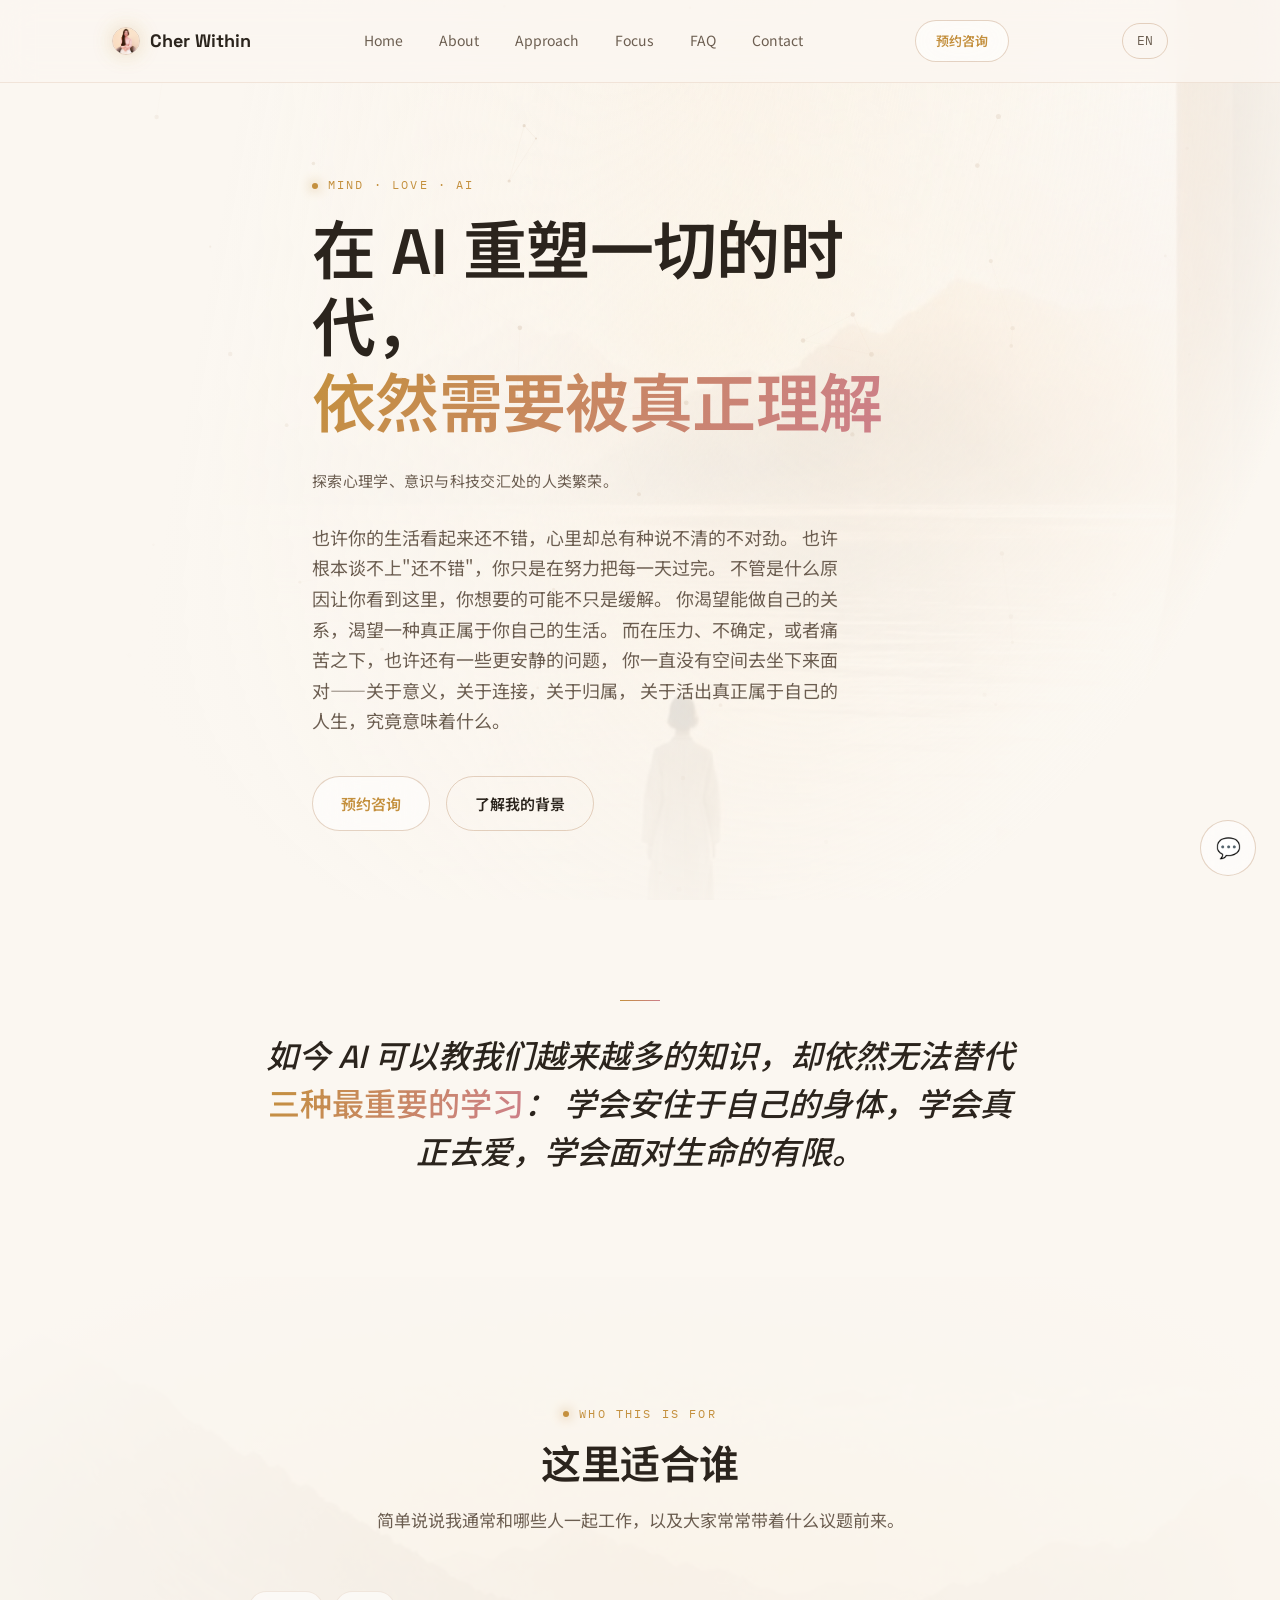
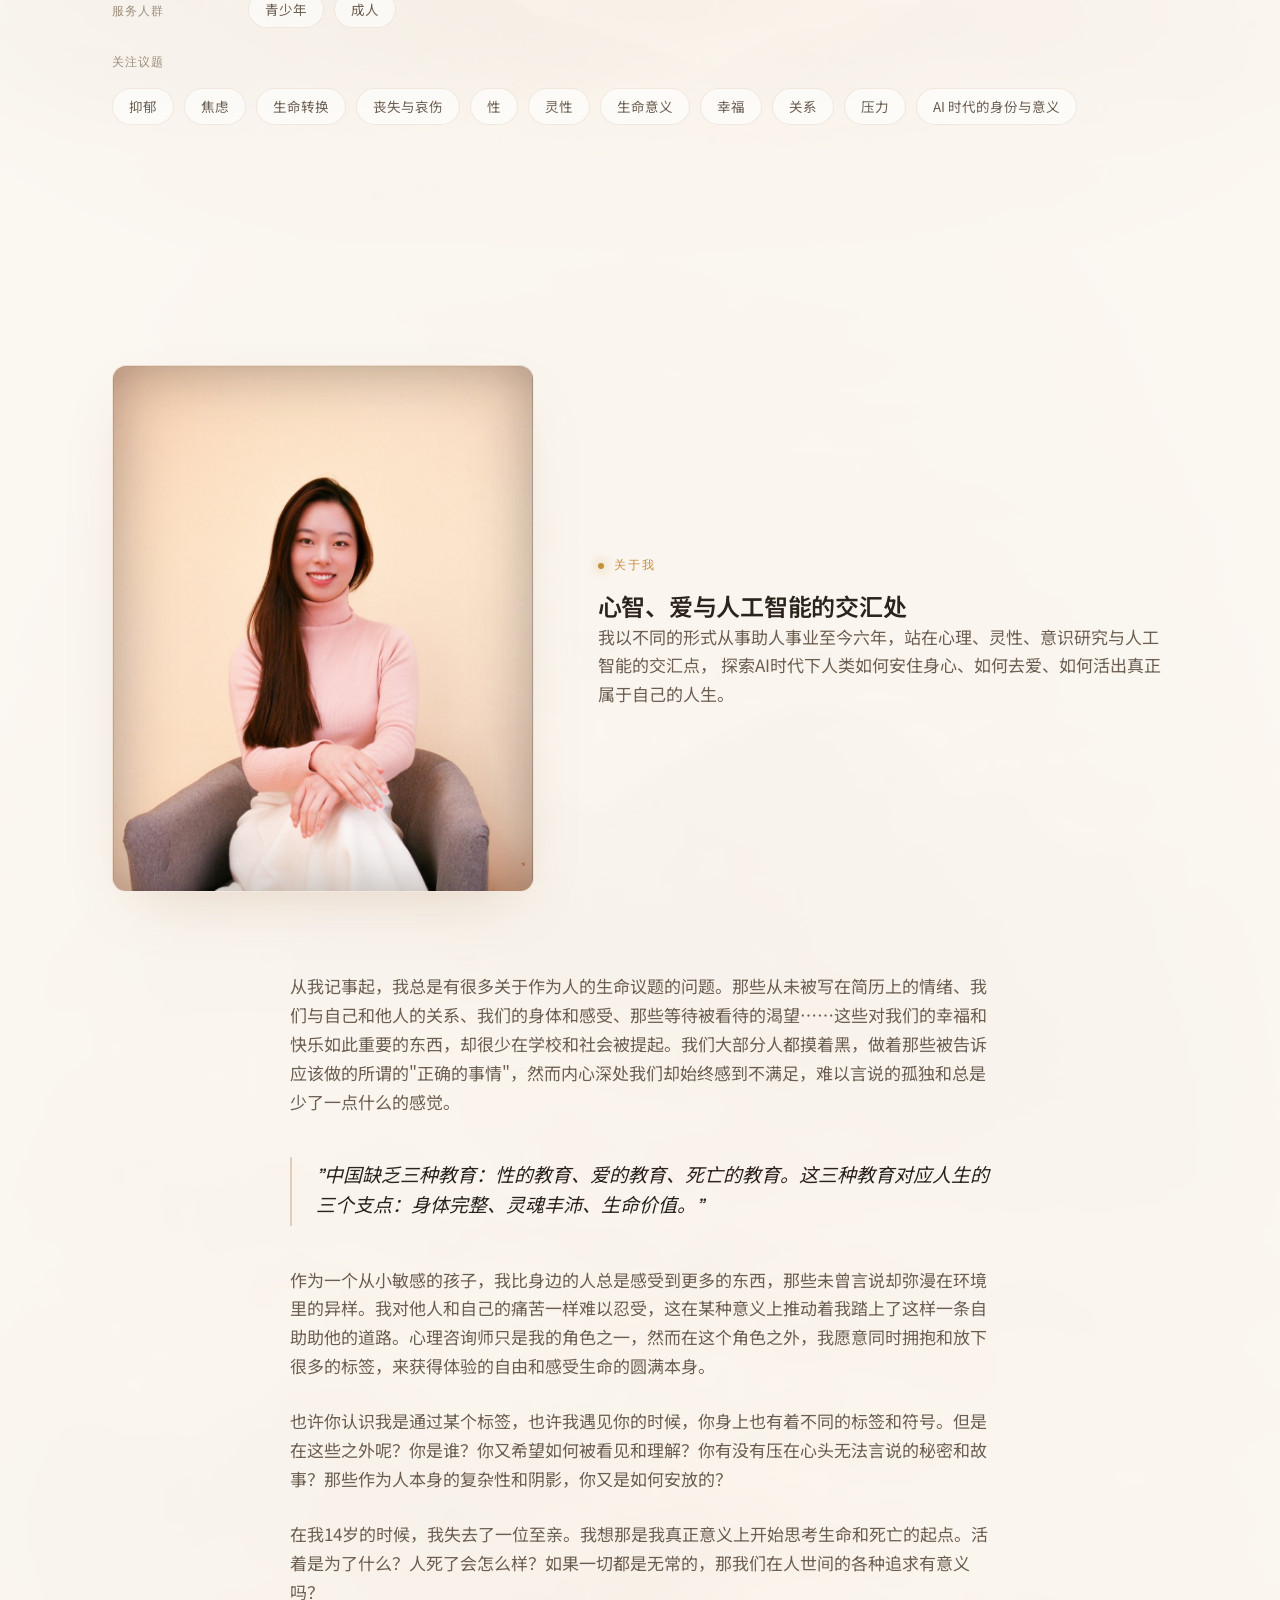
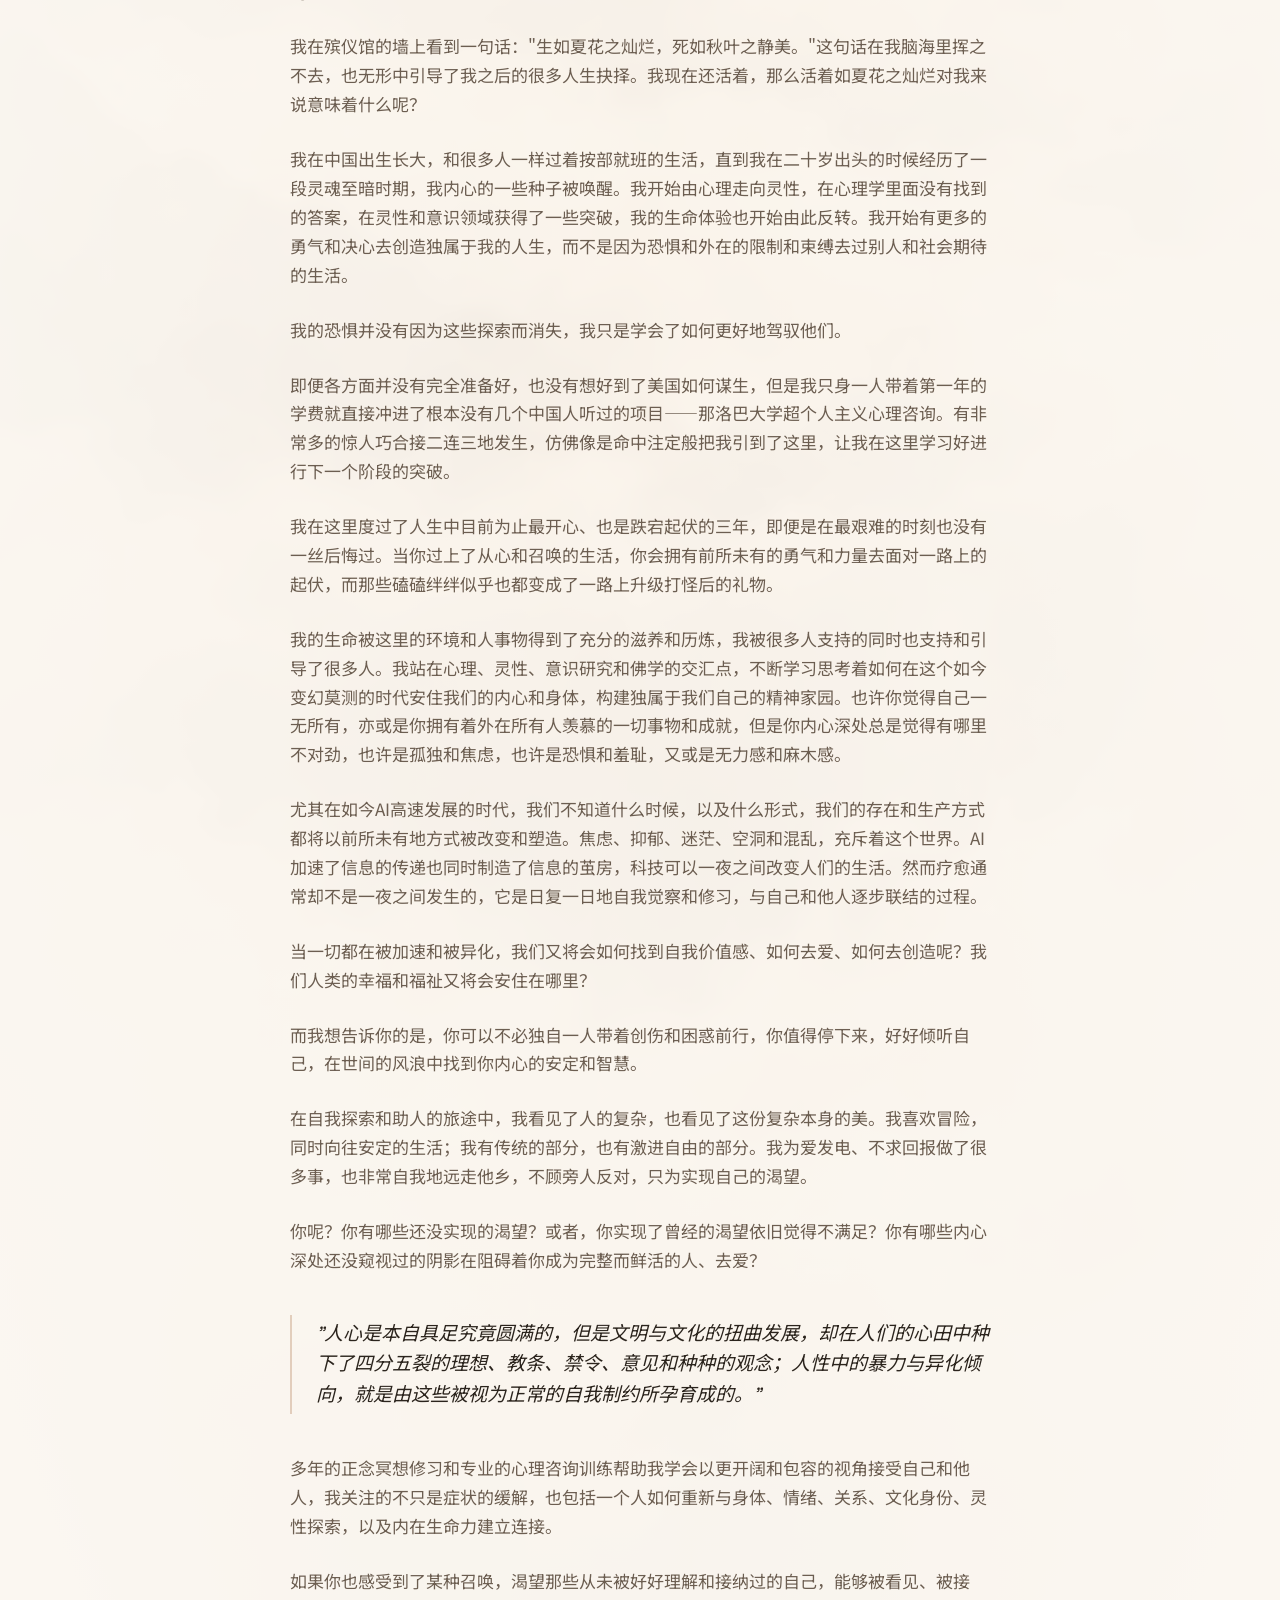
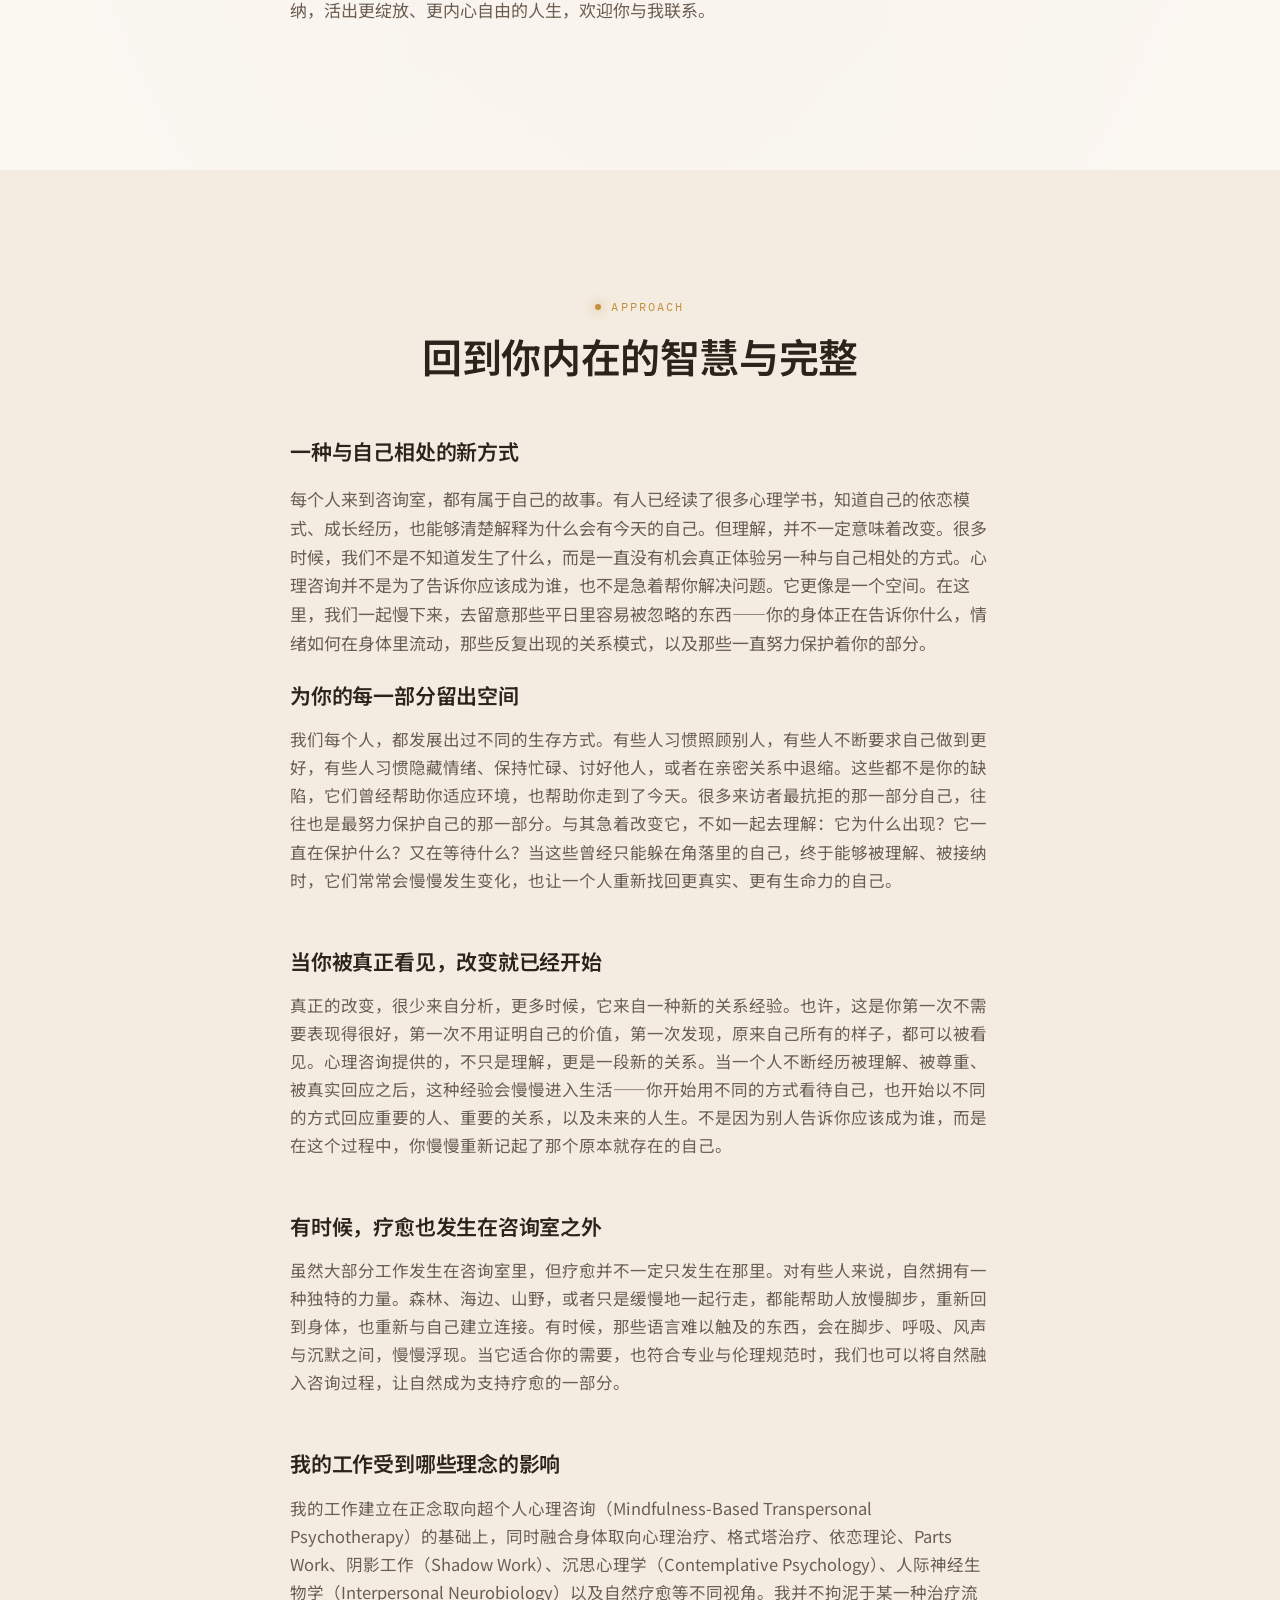
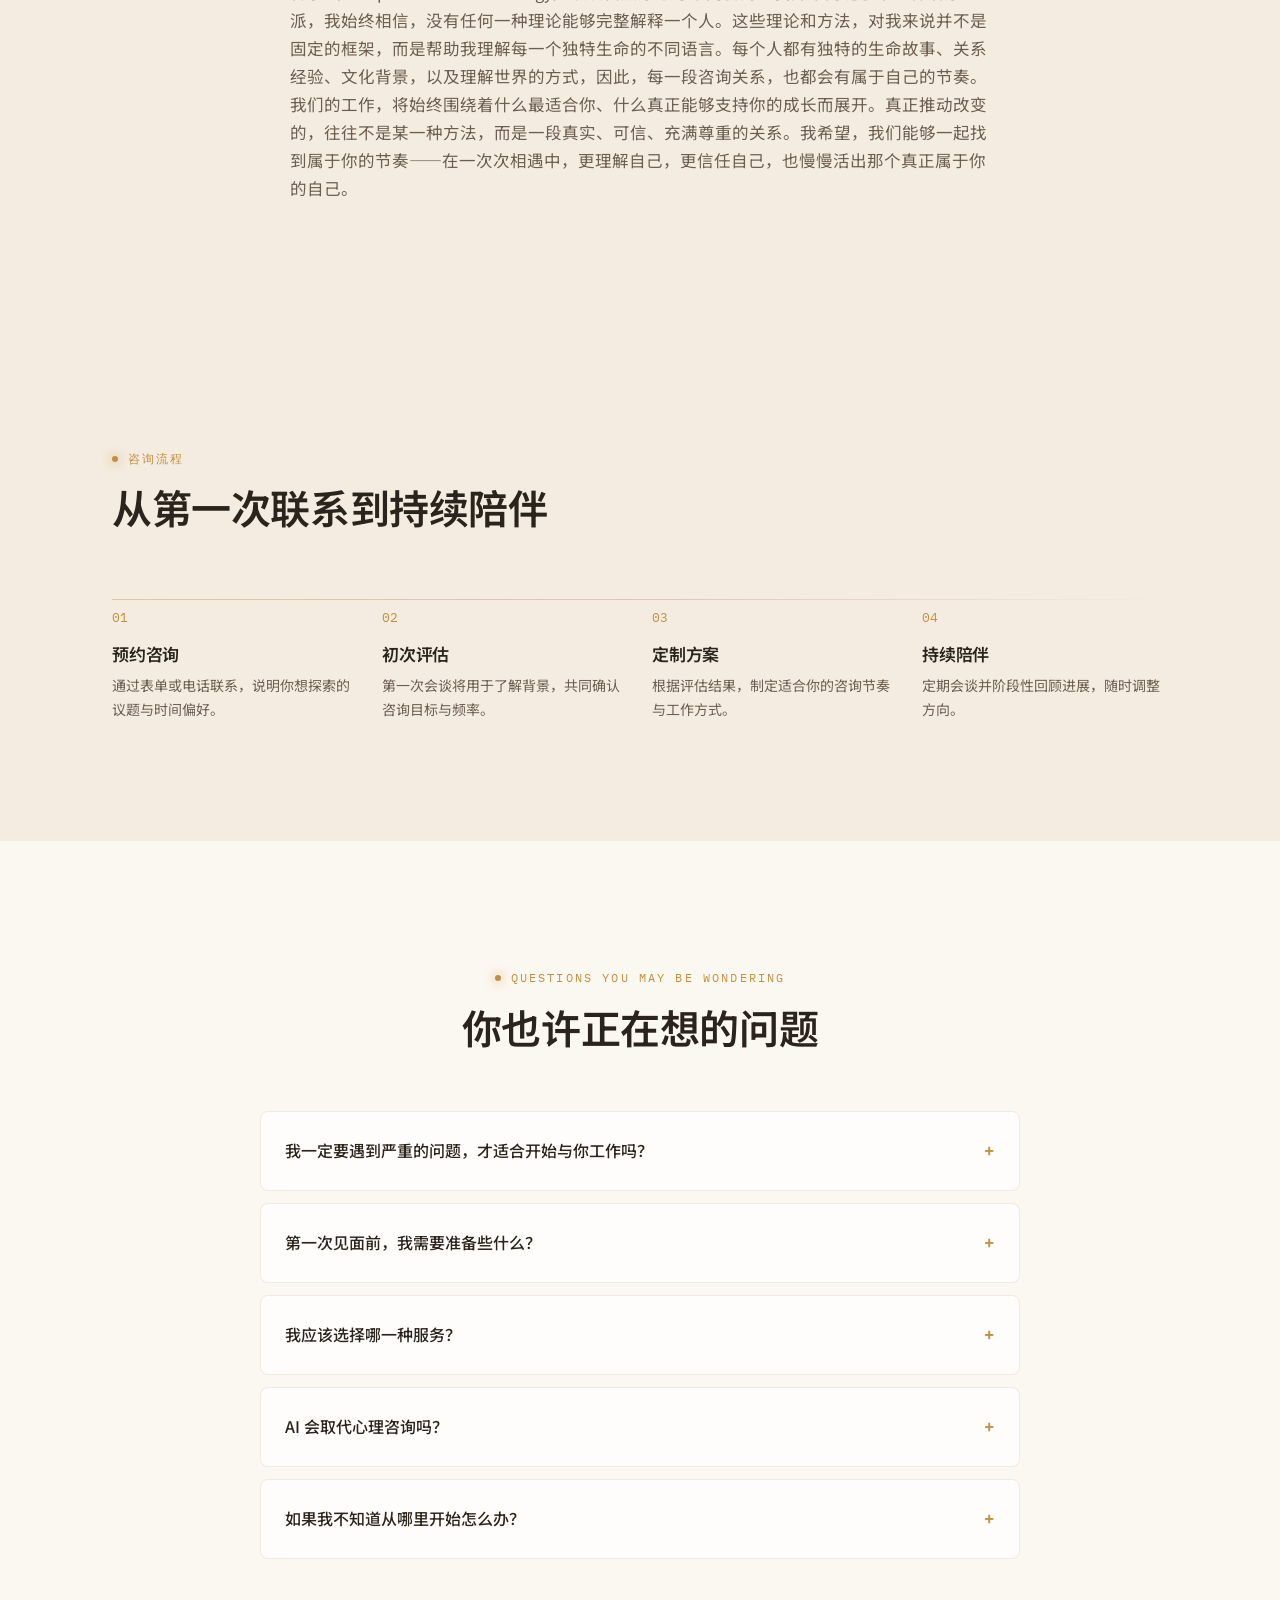
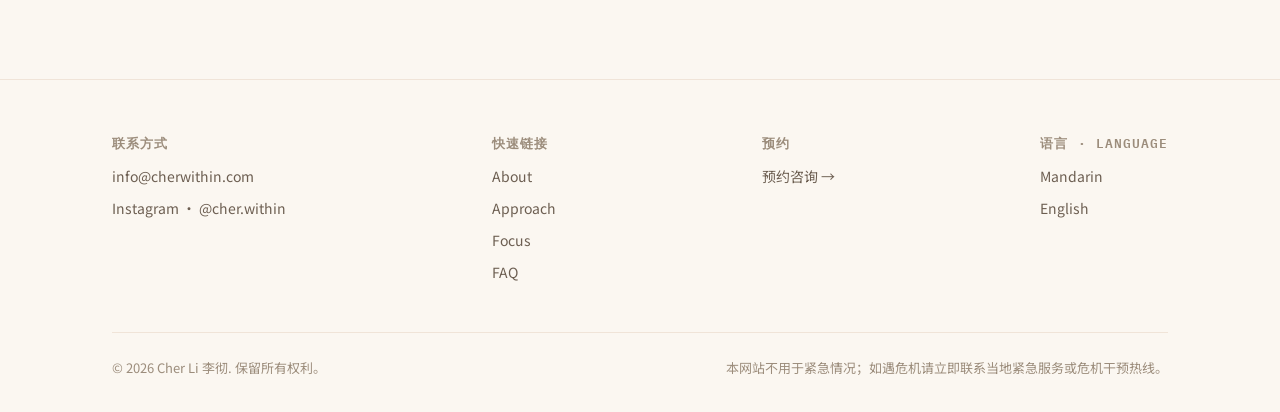
==== zh.html @ 802e020e "Add files via upload" ====
<!DOCTYPE html>
<html lang="zh-CN">
<head>
<meta charset="UTF-8">
<meta name="viewport" content="width=device-width, initial-scale=1.0">
<title>Cher Within · Cher Li 李彻 · Mind · Love · AI</title>
<meta name="description" content="Cher Within —— Cher Li 李彻，连接心理学、意识与人工智能的心理治疗师与教练，探索AI时代的人类繁荣与关系。">
<link rel="preconnect" href="https://fonts.googleapis.com">
<link href="https://fonts.googleapis.com/css2?family=Space+Grotesk:wght@500;600;700&family=Noto+Sans+SC:wght@400;500;700&family=IBM+Plex+Mono:wght@400;500&display=swap" rel="stylesheet">
<link rel="stylesheet" href="styles.css">
</head>
<body>

<nav class="nav">
  <div class="nav-inner">
    <a href="#top" class="logo">
      <img src="portrait.jpg" alt="Cher Li 李彻" class="logo-mark">
      Cher Within
    </a>
    <ul class="nav-links">
      <li><a href="#top">Home</a></li>
      <li><a href="#about">About</a></li>
      <li><a href="#approach">Approach</a></li>
      <li><a href="#focus">Focus</a></li>
      <li><a href="#faq">FAQ</a></li>
      <li><a href="#contact">Contact</a></li>
    </ul>
    <a href="https://calendly.com/cherzhixueli" target="_blank" class="btn btn-primary nav-cta">预约咨询</a>
    <a href="index.html" class="nav-lang">EN</a>
    <button class="nav-toggle" aria-label="打开菜单">☰</button>
  </div>
</nav>

<div class="mobile-drawer">
  <button class="mobile-close" aria-label="关闭菜单">×</button>
  <a href="#top">Home</a>
  <a href="#about">About</a>
  <a href="#approach">Approach</a>
  <a href="#focus">Focus</a>
  <a href="#faq">FAQ</a>
  <a href="#contact">Contact</a>
  <a href="https://calendly.com/cherzhixueli" target="_blank">预约咨询</a>
  <a href="index.html">English</a>
</div>

<header class="hero" id="top">
  <div class="ambient-glow ambient-glow-1"></div>
  <div class="ambient-glow ambient-glow-2"></div>
  <div class="ambient-glow ambient-glow-3"></div>
  <canvas id="neural-canvas"></canvas>
  <div class="container hero-content">
    <div class="eyebrow">MIND · LOVE · AI</div>
    <h1>在 AI 重塑一切的时代，<br><span class="accent">依然需要被真正理解</span></h1>
    <p class="hero-sub" style="font-size:15px; letter-spacing:0.02em; margin-bottom:28px;">
      探索心理学、意识与科技交汇处的人类繁荣。
    </p>
    <p class="hero-sub">
      也许你的生活看起来还不错，心里却总有种说不清的不对劲。
      也许根本谈不上"还不错"，你只是在努力把每一天过完。
      不管是什么原因让你看到这里，你想要的可能不只是缓解。
      你渴望能做自己的关系，渴望一种真正属于你自己的生活。
      而在压力、不确定，或者痛苦之下，也许还有一些更安静的问题，
      你一直没有空间去坐下来面对——关于意义，关于连接，关于归属，
      关于活出真正属于自己的人生，究竟意味着什么。
    </p>
    <div class="hero-cta">
      <a href="https://calendly.com/cherzhixueli" target="_blank" class="btn btn-primary">预约咨询</a>
      <a href="#about" class="btn btn-ghost">了解我的背景</a>
    </div>
  </div>
</header>

<section class="manifesto">
  <div class="manifesto-inner reveal">
    <div class="manifesto-mark"></div>
    <p>如今 AI 可以教我们越来越多的知识，却依然无法替代<span class="accent">三种最重要的学习</span>：
      学会安住于自己的身体，学会真正去爱，学会面对生命的有限。</p>
  </div>
</section>

<section id="focus">
  <div class="section-ambient-photo" style="background-image:url('break-rock.jpg');"></div>
  <div class="container">
    <div class="section-head reveal" style="text-align:center; margin:0 auto 40px; max-width:640px;">
      <div class="eyebrow" style="justify-content:center;">WHO THIS IS FOR</div>
      <h2>这里适合谁</h2>
      <p>简单说说我通常和哪些人一起工作，以及大家常常带着什么议题前来。</p>
    </div>
    <div class="focus-block reveal">
      <div class="focus-row">
        <span class="focus-label">服务人群</span>
        <div class="focus-tags">
          <span class="focus-tag">青少年</span>
          <span class="focus-tag">成人</span>
        </div>
      </div>
      <div class="focus-row">
        <span class="focus-label">关注议题</span>
        <div class="focus-tags">
          <span class="focus-tag">抑郁</span>
          <span class="focus-tag">焦虑</span>
          <span class="focus-tag">生命转换</span>
          <span class="focus-tag">丧失与哀伤</span>
          <span class="focus-tag">性</span>
          <span class="focus-tag">灵性</span>
          <span class="focus-tag">生命意义</span>
          <span class="focus-tag">幸福</span>
          <span class="focus-tag">关系</span>
          <span class="focus-tag">压力</span>
          <span class="focus-tag">AI 时代的身份与意义</span>
        </div>
      </div>
    </div>
  </div>
</section>

<section id="about">
  <div class="section-ambient-photo" style="background-image:url('break-peak.jpg');"></div>
  <div class="container">
    <div class="about-grid reveal">
      <div class="about-portrait">
        <img src="portrait.jpg" alt="Cher Li 李彻">
      </div>
      <div>
        <div class="eyebrow">关于我</div>
        <h2>心智、爱与人工智能的交汇处</h2>
        <p style="color:var(--text-secondary); font-size:17px;">
          我以不同的形式从事助人事业至今六年，站在心理、灵性、意识研究与人工智能的交汇点，
          探索AI时代下人类如何安住身心、如何去爱、如何活出真正属于自己的人生。
        </p>
      </div>
    </div>

    <div class="prose" style="margin-top:80px;">
      <p class="reveal">从我记事起，我总是有很多关于作为人的生命议题的问题。那些从未被写在简历上的情绪、我们与自己和他人的关系、我们的身体和感受、那些等待被看待的渴望……这些对我们的幸福和快乐如此重要的东西，却很少在学校和社会被提起。我们大部分人都摸着黑，做着那些被告诉应该做的所谓的"正确的事情"，然而内心深处我们却始终感到不满足，难以言说的孤独和总是少了一点什么的感觉。</p>

      <blockquote class="reveal">"中国缺乏三种教育：性的教育、爱的教育、死亡的教育。这三种教育对应人生的三个支点：身体完整、灵魂丰沛、生命价值。"</blockquote>

      <p class="reveal">作为一个从小敏感的孩子，我比身边的人总是感受到更多的东西，那些未曾言说却弥漫在环境里的异样。我对他人和自己的痛苦一样难以忍受，这在某种意义上推动着我踏上了这样一条自助助他的道路。心理咨询师只是我的角色之一，然而在这个角色之外，我愿意同时拥抱和放下很多的标签，来获得体验的自由和感受生命的圆满本身。</p>

      <p class="reveal">也许你认识我是通过某个标签，也许我遇见你的时候，你身上也有着不同的标签和符号。但是在这些之外呢？你是谁？你又希望如何被看见和理解？你有没有压在心头无法言说的秘密和故事？那些作为人本身的复杂性和阴影，你又是如何安放的？</p>

      <p class="reveal">在我14岁的时候，我失去了一位至亲。我想那是我真正意义上开始思考生命和死亡的起点。活着是为了什么？人死了会怎么样？如果一切都是无常的，那我们在人世间的各种追求有意义吗？</p>

      <p class="reveal">我在殡仪馆的墙上看到一句话："生如夏花之灿烂，死如秋叶之静美。"这句话在我脑海里挥之不去，也无形中引导了我之后的很多人生抉择。我现在还活着，那么活着如夏花之灿烂对我来说意味着什么呢？</p>

      <p class="reveal">我在中国出生长大，和很多人一样过着按部就班的生活，直到我在二十岁出头的时候经历了一段灵魂至暗时期，我内心的一些种子被唤醒。我开始由心理走向灵性，在心理学里面没有找到的答案，在灵性和意识领域获得了一些突破，我的生命体验也开始由此反转。我开始有更多的勇气和决心去创造独属于我的人生，而不是因为恐惧和外在的限制和束缚去过别人和社会期待的生活。</p>

      <p class="reveal">我的恐惧并没有因为这些探索而消失，我只是学会了如何更好地驾驭他们。</p>

      <p class="reveal">即便各方面并没有完全准备好，也没有想好到了美国如何谋生，但是我只身一人带着第一年的学费就直接冲进了根本没有几个中国人听过的项目——那洛巴大学超个人主义心理咨询。有非常多的惊人巧合接二连三地发生，仿佛像是命中注定般把我引到了这里，让我在这里学习好进行下一个阶段的突破。</p>

      <p class="reveal">我在这里度过了人生中目前为止最开心、也是跌宕起伏的三年，即便是在最艰难的时刻也没有一丝后悔过。当你过上了从心和召唤的生活，你会拥有前所未有的勇气和力量去面对一路上的起伏，而那些磕磕绊绊似乎也都变成了一路上升级打怪后的礼物。</p>

      <p class="reveal">我的生命被这里的环境和人事物得到了充分的滋养和历炼，我被很多人支持的同时也支持和引导了很多人。我站在心理、灵性、意识研究和佛学的交汇点，不断学习思考着如何在这个如今变幻莫测的时代安住我们的内心和身体，构建独属于我们自己的精神家园。也许你觉得自己一无所有，亦或是你拥有着外在所有人羡慕的一切事物和成就，但是你内心深处总是觉得有哪里不对劲，也许是孤独和焦虑，也许是恐惧和羞耻，又或是无力感和麻木感。</p>

      <p class="reveal">尤其在如今AI高速发展的时代，我们不知道什么时候，以及什么形式，我们的存在和生产方式都将以前所未有地方式被改变和塑造。焦虑、抑郁、迷茫、空洞和混乱，充斥着这个世界。AI加速了信息的传递也同时制造了信息的茧房，科技可以一夜之间改变人们的生活。然而疗愈通常却不是一夜之间发生的，它是日复一日地自我觉察和修习，与自己和他人逐步联结的过程。</p>

      <p class="reveal">当一切都在被加速和被异化，我们又将会如何找到自我价值感、如何去爱、如何去创造呢？我们人类的幸福和福祉又将会安住在哪里？</p>

      <p class="reveal">而我想告诉你的是，你可以不必独自一人带着创伤和困惑前行，你值得停下来，好好倾听自己，在世间的风浪中找到你内心的安定和智慧。</p>

      <p class="reveal">在自我探索和助人的旅途中，我看见了人的复杂，也看见了这份复杂本身的美。我喜欢冒险，同时向往安定的生活；我有传统的部分，也有激进自由的部分。我为爱发电、不求回报做了很多事，也非常自我地远走他乡，不顾旁人反对，只为实现自己的渴望。</p>

      <p class="reveal">你呢？你有哪些还没实现的渴望？或者，你实现了曾经的渴望依旧觉得不满足？你有哪些内心深处还没窥视过的阴影在阻碍着你成为完整而鲜活的人、去爱？</p>

      <blockquote class="reveal">"人心是本自具足究竟圆满的，但是文明与文化的扭曲发展，却在人们的心田中种下了四分五裂的理想、教条、禁令、意见和种种的观念；人性中的暴力与异化倾向，就是由这些被视为正常的自我制约所孕育成的。"</blockquote>

      <p class="reveal">多年的正念冥想修习和专业的心理咨询训练帮助我学会以更开阔和包容的视角接受自己和他人，我关注的不只是症状的缓解，也包括一个人如何重新与身体、情绪、关系、文化身份、灵性探索，以及内在生命力建立连接。</p>

      <p class="reveal">如果你也感受到了某种召唤，渴望那些从未被好好理解和接纳过的自己，能够被看见、被接纳，活出更绽放、更内心自由的人生，欢迎你与我联系。</p>
    </div>
  </div>
</section>

<section id="approach" style="background:var(--bg-secondary);">
  <div class="section-ambient-photo" style="background-image:url('break-valley.jpg');"></div>
  <div class="container">
    <div class="section-head reveal" style="text-align:center; margin:0 auto 56px; max-width:640px;">
      <div class="eyebrow" style="justify-content:center;">APPROACH</div>
      <h2>回到你内在的智慧与完整</h2>
    </div>
    <div class="prose reveal">
      <p class="approach-lead">一种与自己相处的新方式</p>
      <p>每个人来到咨询室，都有属于自己的故事。有人已经读了很多心理学书，知道自己的依恋模式、成长经历，也能够清楚解释为什么会有今天的自己。但理解，并不一定意味着改变。很多时候，我们不是不知道发生了什么，而是一直没有机会真正体验另一种与自己相处的方式。心理咨询并不是为了告诉你应该成为谁，也不是急着帮你解决问题。它更像是一个空间。在这里，我们一起慢下来，去留意那些平日里容易被忽略的东西——你的身体正在告诉你什么，情绪如何在身体里流动，那些反复出现的关系模式，以及那些一直努力保护着你的部分。</p>

      <div class="approach-block">
        <h3>为你的每一部分留出空间</h3>
        <p>我们每个人，都发展出过不同的生存方式。有些人习惯照顾别人，有些人不断要求自己做到更好，有些人习惯隐藏情绪、保持忙碌、讨好他人，或者在亲密关系中退缩。这些都不是你的缺陷，它们曾经帮助你适应环境，也帮助你走到了今天。很多来访者最抗拒的那一部分自己，往往也是最努力保护自己的那一部分。与其急着改变它，不如一起去理解：它为什么出现？它一直在保护什么？又在等待什么？当这些曾经只能躲在角落里的自己，终于能够被理解、被接纳时，它们常常会慢慢发生变化，也让一个人重新找回更真实、更有生命力的自己。</p>
      </div>

      <div class="approach-block">
        <h3>当你被真正看见，改变就已经开始</h3>
        <p>真正的改变，很少来自分析，更多时候，它来自一种新的关系经验。也许，这是你第一次不需要表现得很好，第一次不用证明自己的价值，第一次发现，原来自己所有的样子，都可以被看见。心理咨询提供的，不只是理解，更是一段新的关系。当一个人不断经历被理解、被尊重、被真实回应之后，这种经验会慢慢进入生活——你开始用不同的方式看待自己，也开始以不同的方式回应重要的人、重要的关系，以及未来的人生。不是因为别人告诉你应该成为谁，而是在这个过程中，你慢慢重新记起了那个原本就存在的自己。</p>
      </div>

      <div class="approach-block">
        <h3>有时候，疗愈也发生在咨询室之外</h3>
        <p>虽然大部分工作发生在咨询室里，但疗愈并不一定只发生在那里。对有些人来说，自然拥有一种独特的力量。森林、海边、山野，或者只是缓慢地一起行走，都能帮助人放慢脚步，重新回到身体，也重新与自己建立连接。有时候，那些语言难以触及的东西，会在脚步、呼吸、风声与沉默之间，慢慢浮现。当它适合你的需要，也符合专业与伦理规范时，我们也可以将自然融入咨询过程，让自然成为支持疗愈的一部分。</p>
      </div>

      <div class="approach-block">
        <h3>我的工作受到哪些理念的影响</h3>
        <p>我的工作建立在正念取向超个人心理咨询（Mindfulness-Based Transpersonal Psychotherapy）的基础上，同时融合身体取向心理治疗、格式塔治疗、依恋理论、Parts Work、阴影工作（Shadow Work）、沉思心理学（Contemplative Psychology）、人际神经生物学（Interpersonal Neurobiology）以及自然疗愈等不同视角。我并不拘泥于某一种治疗流派，我始终相信，没有任何一种理论能够完整解释一个人。这些理论和方法，对我来说并不是固定的框架，而是帮助我理解每一个独特生命的不同语言。每个人都有独特的生命故事、关系经验、文化背景，以及理解世界的方式，因此，每一段咨询关系，也都会有属于自己的节奏。我们的工作，将始终围绕着什么最适合你、什么真正能够支持你的成长而展开。真正推动改变的，往往不是某一种方法，而是一段真实、可信、充满尊重的关系。我希望，我们能够一起找到属于你的节奏——在一次次相遇中，更理解自己，更信任自己，也慢慢活出那个真正属于你的自己。</p>
      </div>
    </div>
  </div>
</section>



<section id="process" style="background:var(--bg-secondary);">
  <div class="container">
    <div class="section-head reveal">
      <div class="eyebrow">咨询流程</div>
      <h2>从第一次联系到持续陪伴</h2>
    </div>
    <div class="timeline reveal">
      <div class="timeline-line"></div>
      <div class="timeline-item">
        <span class="timeline-num">01</span>
        <h4>预约咨询</h4>
        <p>通过表单或电话联系，说明你想探索的议题与时间偏好。</p>
      </div>
      <div class="timeline-item">
        <span class="timeline-num">02</span>
        <h4>初次评估</h4>
        <p>第一次会谈将用于了解背景，共同确认咨询目标与频率。</p>
      </div>
      <div class="timeline-item">
        <span class="timeline-num">03</span>
        <h4>定制方案</h4>
        <p>根据评估结果，制定适合你的咨询节奏与工作方式。</p>
      </div>
      <div class="timeline-item">
        <span class="timeline-num">04</span>
        <h4>持续陪伴</h4>
        <p>定期会谈并阶段性回顾进展，随时调整方向。</p>
      </div>
    </div>
  </div>
</section>

<section id="faq">
  <div class="container">
    <div class="section-head reveal" style="text-align:center; margin:0 auto 56px;">
      <div class="eyebrow" style="justify-content:center;">QUESTIONS YOU MAY BE WONDERING</div>
      <h2>你也许正在想的问题</h2>
    </div>
    <div class="faq-list reveal">
      <details class="faq-item">
        <summary>我一定要遇到严重的问题，才适合开始与你工作吗？</summary>
        <p>当然不是。很多人来到这里，并不是因为自己"出了问题"，而是因为他们希望更深入地理解自己。也许你正经历人生转变、关系挑战、身份探索，或只是感觉内心有某些声音值得被认真倾听。我们的工作不仅仅是缓解痛苦，也是在支持你建立更深的觉察、韧性、意义感，以及与自己和他人的连接。</p>
      </details>
      <details class="faq-item">
        <summary>第一次见面前，我需要准备些什么？</summary>
        <p>不需要特别准备。你不需要提前整理好自己的故事，也不需要知道该说些什么。只需要带着真实的自己来到这里。第一次见面更像是一场彼此认识的开始，我们会一起探索你正在经历什么，以及什么样的支持最适合现在的你。</p>
      </details>
      <details class="faq-item">
        <summary>我应该选择哪一种服务？</summary>
        <p>比起服务名称，更重要的是你此刻需要什么样的支持。根据你所在的地区以及我们工作的性质，我们的合作可能会采用心理咨询（psychotherapy）或教练（coaching）的专业框架。虽然两者遵循不同的法律与伦理规范，但我的工作核心始终相同：提供一个安全、尊重、富有觉察的空间，支持你的成长与幸福。如果你不确定哪一种方式适合你，我们可以在咨询前一起讨论。</p>
      </details>
      <details class="faq-item">
        <summary>AI 会取代心理咨询吗？</summary>
        <p>AI 是一个令人惊叹的工具。我自己也会在工作和生活中使用 AI，并相信它能够帮助人类学习、创造，并让知识变得更加可及。与此同时，疗愈不仅仅来自信息。它发生于真实的临在、人与人的关系，以及共同经历的体验之中。随着 AI 越来越强大，我反而更加相信，情感深度、真实连接，以及被另一个人真正理解与陪伴的经验，会变得更加珍贵。</p>
      </details>
      <details class="faq-item">
        <summary>如果我不知道从哪里开始怎么办？</summary>
        <p>没关系。你不需要在联系我之前，就已经想清楚所有事情。很多时候，真正的开始，只是愿意对自己的内心多一点好奇。如果你想了解我们是否适合一起工作，欢迎预约一次免费的咨询。我们可以先从一场真实的对话开始。</p>
      </details>
    </div>
  </div>
</section>

<footer id="contact">
  <div class="container">
    <div class="footer-grid">
      <div class="footer-col">
        <h4>联系方式</h4>
        <p>info@cherwithin.com</p>
        <a href="https://www.instagram.com/cher.within" target="_blank">Instagram · @cher.within</a>
      </div>
      <div class="footer-col">
        <h4>快速链接</h4>
        <a href="#about">About</a>
        <a href="#approach">Approach</a>
        <a href="#focus">Focus</a>
        <a href="#faq">FAQ</a>
      </div>
      <div class="footer-col">
        <h4>预约</h4>
        <a href="https://calendly.com/cherzhixueli" target="_blank">预约咨询 →</a>
      </div>
      <div class="footer-col">
        <h4>语言 · Language</h4>
        <a href="zh.html">Mandarin</a>
        <a href="index.html">English</a>
      </div>
    </div>
    <div class="footer-bottom">
      <span>© 2026 Cher Li 李彻. 保留所有权利。</span>
      <span>本网站不用于紧急情况；如遇危机请立即联系当地紧急服务或危机干预热线。</span>
    </div>
  </div>
</footer>

<div class="chat-widget">
  <button class="chat-toggle" aria-label="打开聊天助手">💬</button>
  <div class="chat-panel">
    <div class="chat-header">
      <span>CHER WITHIN · 助手</span>
      <button class="chat-close" aria-label="关闭">×</button>
    </div>
    <div class="chat-messages">
      <div class="chat-message bot">你好，我是 Cher 的助手～可以点击下面的问题，或者直接输入你想了解的内容。</div>
    </div>
    <div class="chat-quick-replies">
      <span class="chat-quick-reply">怎么预约？</span>
      <span class="chat-quick-reply">收费多少？</span>
      <span class="chat-quick-reply">提供线上咨询吗？</span>
      <span class="chat-quick-reply">咨询风格是怎样的？</span>
    </div>
  </div>
</div>

<script src="script.js"></script>
</body>
</html>
---- styles.css ----
/* ============================================
   心理咨询师网站 — 高端科技感设计系统
   Design tokens: 深空导航蓝 × 神经连接
   ============================================ */

:root {
  /* Color — 浅色空灵 × 暖色治愈 × 未来科技：奶油白底 + 琥珀金/晚霞玫瑰光晕 */
  --bg: #FBF7F1;
  --bg-secondary: #F4ECE1;
  --surface: #FFFFFF;
  --surface-hover: #FFFCF8;
  --border: rgba(180, 130, 90, 0.16);
  --border-strong: rgba(180, 130, 90, 0.34);
  --accent-cyan: #C4903E;
  --accent-violet: #CD7F8A;
  --accent-glow: rgba(196, 144, 62, 0.28);
  --text-primary: #2B241D;
  --text-secondary: #6C5E51;
  --text-tertiary: #9C8D7C;
  --shadow-soft: 0 24px 60px -28px rgba(180, 130, 90, 0.35);

  /* Type */
  --font-display: 'Space Grotesk', 'Noto Sans SC', sans-serif;
  --font-body: 'Noto Sans SC', 'Inter', sans-serif;
  --font-mono: 'IBM Plex Mono', monospace;

  /* Layout */
  --container: 1120px;
  --radius: 14px;
  --radius-sm: 8px;
}

* { margin: 0; padding: 0; box-sizing: border-box; }

html { scroll-behavior: smooth; }

@media (prefers-reduced-motion: reduce) {
  html { scroll-behavior: auto; }
  * { animation-duration: 0.01ms !important; transition-duration: 0.01ms !important; }
}

body {
  background: var(--bg);
  color: var(--text-primary);
  font-family: var(--font-body);
  line-height: 1.7;
  overflow-x: hidden;
  -webkit-font-smoothing: antialiased;
}

a { color: inherit; text-decoration: none; }
ul { list-style: none; }
img { max-width: 100%; display: block; }

.container {
  max-width: var(--container);
  margin: 0 auto;
  padding: 0 32px;
}

.eyebrow {
  font-family: var(--font-mono);
  font-size: 12px;
  letter-spacing: 0.18em;
  text-transform: uppercase;
  color: var(--accent-cyan);
  display: inline-flex;
  align-items: center;
  gap: 10px;
  margin-bottom: 18px;
}
.eyebrow::before {
  content: '';
  width: 6px;
  height: 6px;
  border-radius: 50%;
  background: var(--accent-cyan);
  box-shadow: 0 0 12px var(--accent-cyan);
}

h1, h2, h3, h4 {
  font-family: var(--font-display);
  font-weight: 600;
  line-height: 1.2;
  letter-spacing: -0.01em;
}

section { position: relative; padding: 120px 0; }
@media (max-width: 768px) { section { padding: 80px 0; } }

.section-head {
  max-width: 640px;
  margin-bottom: 64px;
}
.section-head h2 { font-size: clamp(28px, 4vw, 40px); margin-bottom: 16px; }
.section-head p { color: var(--text-secondary); font-size: 17px; }

/* ---------- Nav ---------- */
.nav {
  position: fixed;
  top: 0; left: 0; right: 0;
  z-index: 100;
  backdrop-filter: blur(16px);
  background: rgba(251, 247, 241, 0.78);
  border-bottom: 1px solid var(--border);
}
.nav-inner {
  max-width: var(--container);
  margin: 0 auto;
  padding: 20px 32px;
  display: flex;
  align-items: center;
  justify-content: space-between;
}
.logo {
  font-family: var(--font-display);
  font-size: 18px;
  font-weight: 700;
  display: flex;
  align-items: center;
  gap: 10px;
}
.logo-mark {
  width: 28px; height: 28px;
  border-radius: 50%;
  object-fit: cover;
  box-shadow: 0 0 20px var(--accent-glow);
  border: 1px solid var(--border-strong);
}
.nav-links {
  display: flex;
  gap: 36px;
  font-size: 14px;
  color: var(--text-secondary);
}
.nav-links a:hover { color: var(--text-primary); }
.nav-lang {
  font-family: var(--font-mono);
  font-size: 13px;
  color: var(--text-secondary);
  border: 1px solid var(--border-strong);
  padding: 6px 14px;
  border-radius: 20px;
  transition: all 0.2s;
}
.nav-lang:hover { border-color: var(--accent-cyan); color: var(--accent-cyan); }
.nav-toggle { display: none; }

@media (max-width: 860px) {
  .nav-links { display: none; }
  .nav-toggle {
    display: block;
    background: none; border: none; color: var(--text-primary);
    font-size: 22px; cursor: pointer;
  }
}

/* ---------- Hero ---------- */
.hero {
  position: relative;
  min-height: 100vh;
  display: flex;
  align-items: center;
  padding-top: 100px;
  overflow: hidden;
  background-image: url('hero-bg.jpg');
  background-size: cover;
  background-position: center 30%;
}
.hero::before {
  content: '';
  position: absolute;
  inset: 0;
  background: linear-gradient(100deg, var(--bg) 0%, var(--bg) 18%, rgba(251,247,241,0.82) 42%, rgba(251,247,241,0.4) 66%, rgba(251,247,241,0.12) 100%);
  z-index: 1;
  pointer-events: none;
}
#neural-canvas {
  position: absolute;
  top: 0; left: 0;
  width: 100%; height: 100%;
  z-index: 1;
  opacity: 0.4;
}
.ambient-glow {
  position: absolute;
  z-index: 0;
  border-radius: 50%;
  filter: blur(70px);
  pointer-events: none;
  will-change: transform;
}
.ambient-glow-1 {
  width: 480px; height: 480px;
  top: -120px; left: -80px;
  background: radial-gradient(circle, var(--accent-cyan) 0%, transparent 70%);
  opacity: 0.2;
  animation: float-a 22s ease-in-out infinite;
}
.ambient-glow-2 {
  width: 420px; height: 420px;
  top: 60px; right: -100px;
  background: radial-gradient(circle, var(--accent-violet) 0%, transparent 70%);
  opacity: 0.18;
  animation: float-b 26s ease-in-out infinite;
}
.ambient-glow-3 {
  width: 320px; height: 320px;
  bottom: -140px; left: 38%;
  background: radial-gradient(circle, var(--accent-cyan) 0%, transparent 70%);
  opacity: 0.14;
  animation: float-a 30s ease-in-out infinite reverse;
}
@keyframes float-a {
  0%, 100% { transform: translate(0, 0) scale(1); }
  50% { transform: translate(30px, 40px) scale(1.08); }
}
@keyframes float-b {
  0%, 100% { transform: translate(0, 0) scale(1); }
  50% { transform: translate(-40px, 25px) scale(1.05); }
}
@media (prefers-reduced-motion: reduce) {
  .ambient-glow { animation: none; }
}
.hero::after {
  content: '';
  position: absolute;
  inset: 0;
  background: radial-gradient(ellipse at 50% 0%, transparent 0%, var(--bg) 78%);
  z-index: 1;
  pointer-events: none;
}
.hero-content {
  position: relative;
  z-index: 2;
  max-width: 720px;
}
.hero-scroll-cue {
  display: inline-flex;
  margin-top: 56px;
  font-size: 20px;
  color: var(--accent-cyan);
  animation: bounce-down 2.4s ease-in-out infinite;
}
@keyframes bounce-down {
  0%, 100% { transform: translateY(0); opacity: 0.6; }
  50% { transform: translateY(8px); opacity: 1; }
}
@media (prefers-reduced-motion: reduce) {
  .hero-scroll-cue { animation: none; }
}
.hero h1 {
  font-size: clamp(38px, 6vw, 64px);
  margin-bottom: 24px;
}
.hero h1 .accent {
  background: linear-gradient(120deg, var(--accent-cyan), var(--accent-violet));
  -webkit-background-clip: text;
  background-clip: text;
  color: transparent;
}
.hero-sub {
  font-size: 18px;
  color: var(--text-secondary);
  max-width: 540px;
  margin-bottom: 40px;
}
.hero-cta { display: flex; gap: 16px; flex-wrap: wrap; }

.btn {
  display: inline-flex;
  align-items: center;
  gap: 8px;
  padding: 14px 28px;
  border-radius: 30px;
  font-size: 15px;
  font-weight: 600;
  cursor: pointer;
  transition: all 0.25s ease;
  border: 1px solid transparent;
}
.btn-primary {
  background: rgba(255, 255, 255, 0.55);
  backdrop-filter: blur(20px);
  border-color: var(--border-strong);
  color: var(--accent-cyan);
  animation: pulse-glow 4s ease-in-out infinite;
}
.btn-primary:hover { border-color: var(--accent-cyan); transform: translateY(-2px); }
.btn-ghost {
  background: transparent;
  border-color: var(--border-strong);
  color: var(--text-primary);
}
.btn-ghost:hover { border-color: var(--accent-cyan); color: var(--accent-cyan); }

.hero-meta {
  position: relative;
  z-index: 2;
  display: flex;
  gap: 48px;
  margin-top: 72px;
  padding-top: 32px;
  border-top: 1px solid var(--border);
  max-width: 720px;
}
.hero-meta div { font-family: var(--font-mono); }
.hero-meta .num { font-size: 26px; color: var(--accent-cyan); display: block; }
.hero-meta .label { font-size: 12px; color: var(--text-tertiary); letter-spacing: 0.05em; }

/* ---------- About ---------- */
.about-grid {
  display: grid;
  grid-template-columns: 0.85fr 1.15fr;
  gap: 64px;
  align-items: center;
}
@media (max-width: 860px) { .about-grid { grid-template-columns: 1fr; } }
.about-portrait {
  aspect-ratio: 4/5;
  border-radius: var(--radius);
  background: linear-gradient(150deg, var(--surface), var(--bg-secondary));
  border: 1px solid var(--border);
  box-shadow: var(--shadow-soft);
  display: flex;
  align-items: center;
  justify-content: center;
  color: var(--text-tertiary);
  font-family: var(--font-mono);
  font-size: 13px;
  position: relative;
  overflow: hidden;
}
.about-portrait img {
  width: 100%;
  height: 100%;
  object-fit: cover;
  object-position: center top;
}
.about-portrait::after {
  content: '';
  position: absolute;
  inset: 0;
  box-shadow: inset 0 0 60px rgba(23, 18, 14, 0.35);
  pointer-events: none;
}
.about-credentials {
  margin-top: 28px;
  display: grid;
  gap: 14px;
}
.credential {
  display: flex;
  gap: 14px;
  align-items: baseline;
  font-size: 15px;
  color: var(--text-secondary);
  border-left: 2px solid var(--border-strong);
  padding-left: 16px;
}
.credential strong { color: var(--text-primary); font-weight: 500; }

/* ---------- Services ---------- */
.services-grid {
  display: grid;
  grid-template-columns: repeat(3, 1fr);
  gap: 24px;
}
@media (max-width: 860px) { .services-grid { grid-template-columns: 1fr; } }
.service-card {
  background: rgba(255, 255, 255, 0.72);
  backdrop-filter: blur(20px);
  border: 1px solid var(--border);
  border-radius: var(--radius);
  padding: 36px 28px;
  box-shadow: var(--shadow-soft);
  transition: all 0.3s ease;
  position: relative;
}
.service-card:hover {
  border-color: var(--border-strong);
  background: rgba(255, 255, 255, 0.92);
  transform: translateY(-4px);
}
.service-icon {
  width: 44px; height: 44px;
  border-radius: 12px;
  background: linear-gradient(135deg, var(--accent-cyan), var(--accent-violet));
  opacity: 0.9;
  margin-bottom: 24px;
  display: flex; align-items: center; justify-content: center;
  font-size: 20px;
}
.service-card h3 { font-size: 19px; margin-bottom: 10px; }
.service-card p { color: var(--text-secondary); font-size: 14.5px; margin-bottom: 20px; }
.service-price {
  font-family: var(--font-mono);
  font-size: 13px;
  color: var(--accent-cyan);
}

/* ---------- Process timeline ---------- */
.timeline {
  display: grid;
  grid-template-columns: repeat(4, 1fr);
  gap: 24px;
  position: relative;
}
@media (max-width: 860px) { .timeline { grid-template-columns: 1fr; } }
.timeline-item { position: relative; padding-top: 8px; }
.timeline-num {
  font-family: var(--font-mono);
  font-size: 13px;
  color: var(--accent-cyan);
  display: block;
  margin-bottom: 16px;
}
.timeline-item h4 { font-size: 17px; margin-bottom: 8px; }
.timeline-item p { color: var(--text-secondary); font-size: 14px; }
.timeline-line {
  position: absolute;
  top: 0; left: 0;
  height: 1px;
  width: 100%;
  background: linear-gradient(90deg, var(--accent-cyan), var(--accent-violet), transparent);
  opacity: 0.4;
}

/* ---------- Footer ---------- */
footer {
  border-top: 1px solid var(--border);
  padding: 56px 0 32px;
}
.footer-grid {
  display: flex;
  justify-content: space-between;
  flex-wrap: wrap;
  gap: 32px;
  margin-bottom: 40px;
}
.footer-col h4 {
  font-size: 13px;
  font-family: var(--font-mono);
  color: var(--text-tertiary);
  margin-bottom: 14px;
  text-transform: uppercase;
  letter-spacing: 0.08em;
}
.footer-col a, .footer-col p {
  display: block;
  font-size: 14px;
  color: var(--text-secondary);
  margin-bottom: 8px;
}
.footer-col a:hover { color: var(--accent-cyan); }
.footer-bottom {
  display: flex;
  justify-content: space-between;
  flex-wrap: wrap;
  gap: 12px;
  padding-top: 24px;
  border-top: 1px solid var(--border);
  font-size: 13px;
  color: var(--text-tertiary);
}

/* ---------- Reveal animation ---------- */
.reveal {
  opacity: 0;
  transform: translateY(24px);
  transition: opacity 0.7s ease, transform 0.7s ease;
}
.reveal.is-visible { opacity: 1; transform: translateY(0); }

/* Mobile nav drawer */
.mobile-drawer {
  position: fixed;
  inset: 0;
  background: rgba(251, 247, 241, 0.98);
  z-index: 200;
  display: none;
  flex-direction: column;
  align-items: center;
  justify-content: center;
  gap: 32px;
  font-size: 20px;
}
.mobile-drawer.open { display: flex; }
.mobile-drawer a { color: var(--text-primary); }
.mobile-close {
  position: absolute;
  top: 24px; right: 32px;
  font-size: 28px;
  color: var(--text-secondary);
  cursor: pointer;
  background: none;
  border: none;
}

/* ---------- Nav CTA ---------- */
.nav-cta {
  padding: 9px 20px;
  font-size: 13px;
  white-space: nowrap;
}

/* ---------- Manifesto (宣言式金句区块) ---------- */
.manifesto {
  padding: 100px 0;
}
.manifesto-inner {
  max-width: 820px;
  margin: 0 auto;
  text-align: center;
  padding: 0 32px;
}
.manifesto-mark {
  width: 40px;
  height: 1px;
  background: linear-gradient(90deg, var(--accent-cyan), var(--accent-violet));
  margin: 0 auto 32px;
}
.manifesto p {
  font-family: var(--font-display);
  font-size: clamp(22px, 3.4vw, 32px);
  font-weight: 500;
  line-height: 1.5;
  color: var(--text-primary);
  font-style: italic;
}
.manifesto p .accent {
  background: linear-gradient(120deg, var(--accent-cyan), var(--accent-violet));
  -webkit-background-clip: text;
  background-clip: text;
  color: transparent;
  font-style: normal;
}

/* ---------- Long-form prose (About / Approach 长文排版) ---------- */
.prose {
  max-width: 700px;
  margin: 0 auto;
}
.prose p {
  font-size: 17px;
  color: var(--text-secondary);
  margin-bottom: 26px;
}
.prose blockquote {
  margin: 40px 0;
  padding: 4px 0 4px 24px;
  border-left: 2px solid var(--border-strong);
  font-family: var(--font-display);
  font-style: italic;
  font-size: 19px;
  color: var(--text-primary);
  line-height: 1.6;
}
.approach-block { margin-bottom: 56px; }
.approach-block:last-child { margin-bottom: 0; }
.approach-block h3 {
  font-size: 21px;
  margin-bottom: 16px;
  color: var(--text-primary);
}
.approach-block p { font-size: 16.5px; color: var(--text-secondary); margin-bottom: 0; }
.prose p.approach-lead {
  font-family: var(--font-display);
  font-size: 21px;
  font-weight: 600;
  line-height: 1.2;
  letter-spacing: -0.01em;
  color: var(--text-primary);
  margin-bottom: 20px;
}

/* ---------- Focus tags (服务人群 / 关注议题) ---------- */
.focus-block { margin-top: 56px; }
.focus-row { display: flex; flex-wrap: wrap; align-items: baseline; gap: 16px; margin-bottom: 24px; }
.focus-row:last-child { margin-bottom: 0; }
.focus-label {
  font-family: var(--font-mono);
  font-size: 12px;
  letter-spacing: 0.08em;
  text-transform: uppercase;
  color: var(--text-tertiary);
  min-width: 120px;
}
.focus-tags { display: flex; flex-wrap: wrap; gap: 10px; }
.focus-tag {
  font-size: 13.5px;
  color: var(--text-secondary);
  background: rgba(255, 255, 255, 0.6);
  border: 1px solid var(--border);
  border-radius: 20px;
  padding: 6px 16px;
}

/* ---------- FAQ accordion ---------- */
.faq-list { max-width: 760px; margin: 0 auto; display: grid; gap: 12px; }
.faq-item {
  background: rgba(255, 255, 255, 0.72);
  backdrop-filter: blur(20px);
  border: 1px solid var(--border);
  border-radius: var(--radius-sm);
  padding: 4px 24px;
}
.faq-item summary {
  padding: 18px 0;
  cursor: pointer;
  font-weight: 500;
  color: var(--text-primary);
  list-style: none;
  display: flex;
  justify-content: space-between;
  align-items: center;
  gap: 16px;
}
.faq-item summary::-webkit-details-marker { display: none; }
.faq-item summary::after {
  content: '+';
  font-family: var(--font-display);
  font-size: 20px;
  color: var(--accent-cyan);
  flex-shrink: 0;
  transition: transform 0.2s ease;
}
.faq-item[open] summary::after { transform: rotate(45deg); }
.faq-item p {
  color: var(--text-secondary);
  font-size: 15px;
  padding-bottom: 20px;
  margin: 0;
}

/* ---------- Shared glow animation (used by primary buttons & chat toggle) ---------- */
@keyframes pulse-glow {
  0%, 100% { box-shadow: var(--shadow-soft), 0 0 14px var(--accent-glow); }
  50% { box-shadow: var(--shadow-soft), 0 0 30px var(--accent-glow); }
}
@media (prefers-reduced-motion: reduce) {
  .chat-toggle { animation: none; }
}

/* ---------- Chat widget (规则问答助手) ---------- */
.chat-widget { position: fixed; right: 24px; bottom: 24px; z-index: 150; }
.chat-toggle {
  width: 56px; height: 56px;
  border-radius: 50%;
  border: 1px solid var(--border-strong);
  background: rgba(255, 255, 255, 0.55);
  backdrop-filter: blur(24px);
  color: var(--accent-cyan);
  font-size: 20px;
  cursor: pointer;
  display: flex;
  align-items: center;
  justify-content: center;
  animation: pulse-glow 4s ease-in-out infinite;
}
.chat-panel {
  position: absolute;
  right: 0;
  bottom: 72px;
  width: 320px;
  max-height: 440px;
  background: rgba(255, 255, 255, 0.92);
  backdrop-filter: blur(24px);
  border: 1px solid var(--border);
  border-radius: var(--radius);
  box-shadow: var(--shadow-soft);
  display: none;
  flex-direction: column;
  overflow: hidden;
}
.chat-panel.open { display: flex; }
.chat-header {
  padding: 16px 18px;
  border-bottom: 1px solid var(--border);
  font-family: var(--font-mono);
  font-size: 12px;
  letter-spacing: 0.05em;
  color: var(--text-tertiary);
  display: flex;
  justify-content: space-between;
  align-items: center;
}
.chat-close { background: none; border: none; font-size: 16px; color: var(--text-tertiary); cursor: pointer; }
.chat-messages {
  flex: 1;
  overflow-y: auto;
  padding: 16px 18px;
  display: flex;
  flex-direction: column;
  gap: 12px;
}
.chat-message {
  font-size: 14px;
  line-height: 1.55;
  padding: 10px 14px;
  border-radius: 12px;
  max-width: 85%;
}
.chat-message.bot {
  background: var(--bg-secondary);
  color: var(--text-primary);
  align-self: flex-start;
}
.chat-message.user {
  background: linear-gradient(120deg, var(--accent-cyan), var(--accent-violet));
  color: #2B241D;
  align-self: flex-end;
}
.chat-quick-replies {
  padding: 0 18px 16px;
  display: flex;
  flex-wrap: wrap;
  gap: 8px;
}
.chat-quick-reply {
  font-size: 12.5px;
  color: var(--text-secondary);
  background: rgba(255,255,255,0.7);
  border: 1px solid var(--border-strong);
  border-radius: 16px;
  padding: 6px 12px;
  cursor: pointer;
}
.chat-quick-reply:hover { border-color: var(--accent-cyan); color: var(--accent-cyan); }
@media (max-width: 600px) {
  .chat-panel { width: calc(100vw - 32px); right: -8px; }
}

/* ---------- Photo break (纯视觉呼吸带,无文字叠加) ---------- */
/* ---------- Ambient section photography (融入背景的氛围图层，不是独立图片块) ---------- */
.section-ambient-photo {
  position: absolute;
  inset: 0;
  z-index: -1;
  background-size: cover;
  background-position: center;
  opacity: 0.16;
  filter: saturate(0.9);
  pointer-events: none;
}
.section-ambient-photo::after {
  content: '';
  position: absolute;
  inset: 0;
  background: radial-gradient(ellipse at center, transparent 0%, var(--bg) 88%);
}
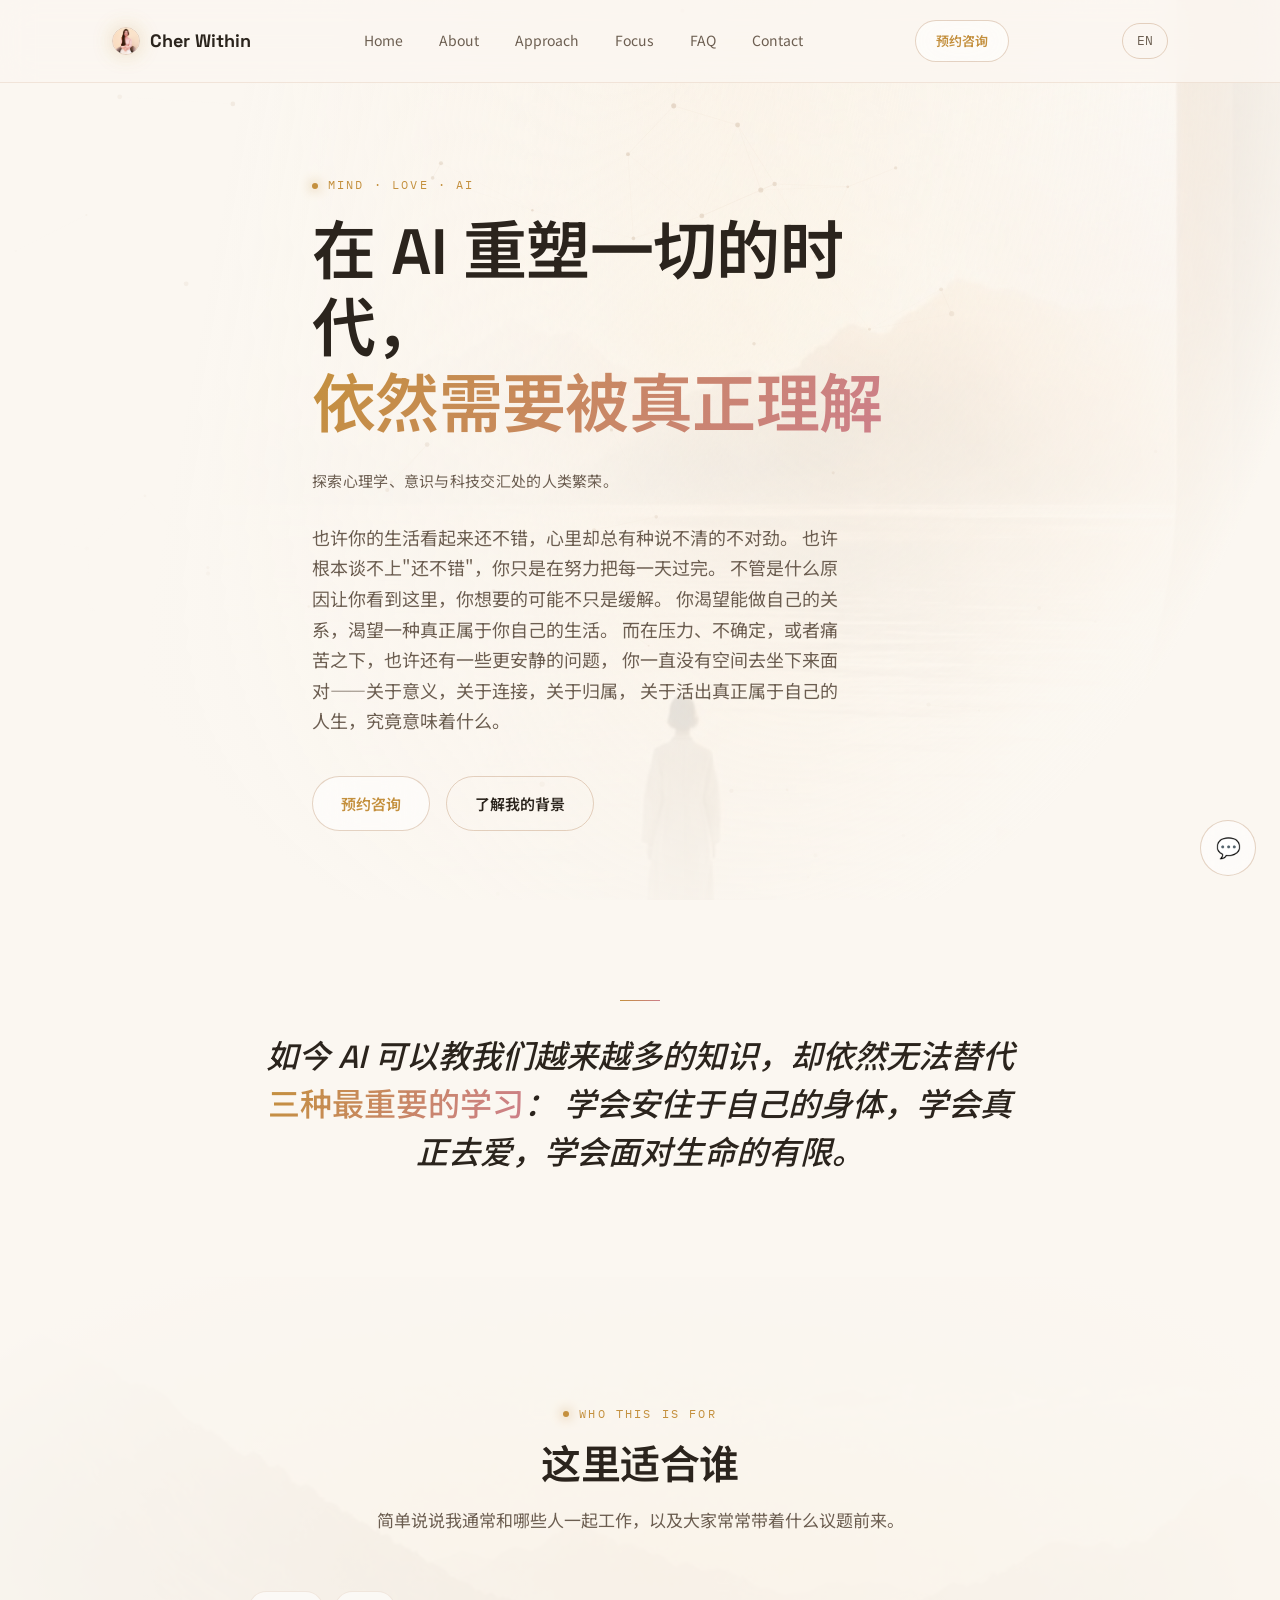
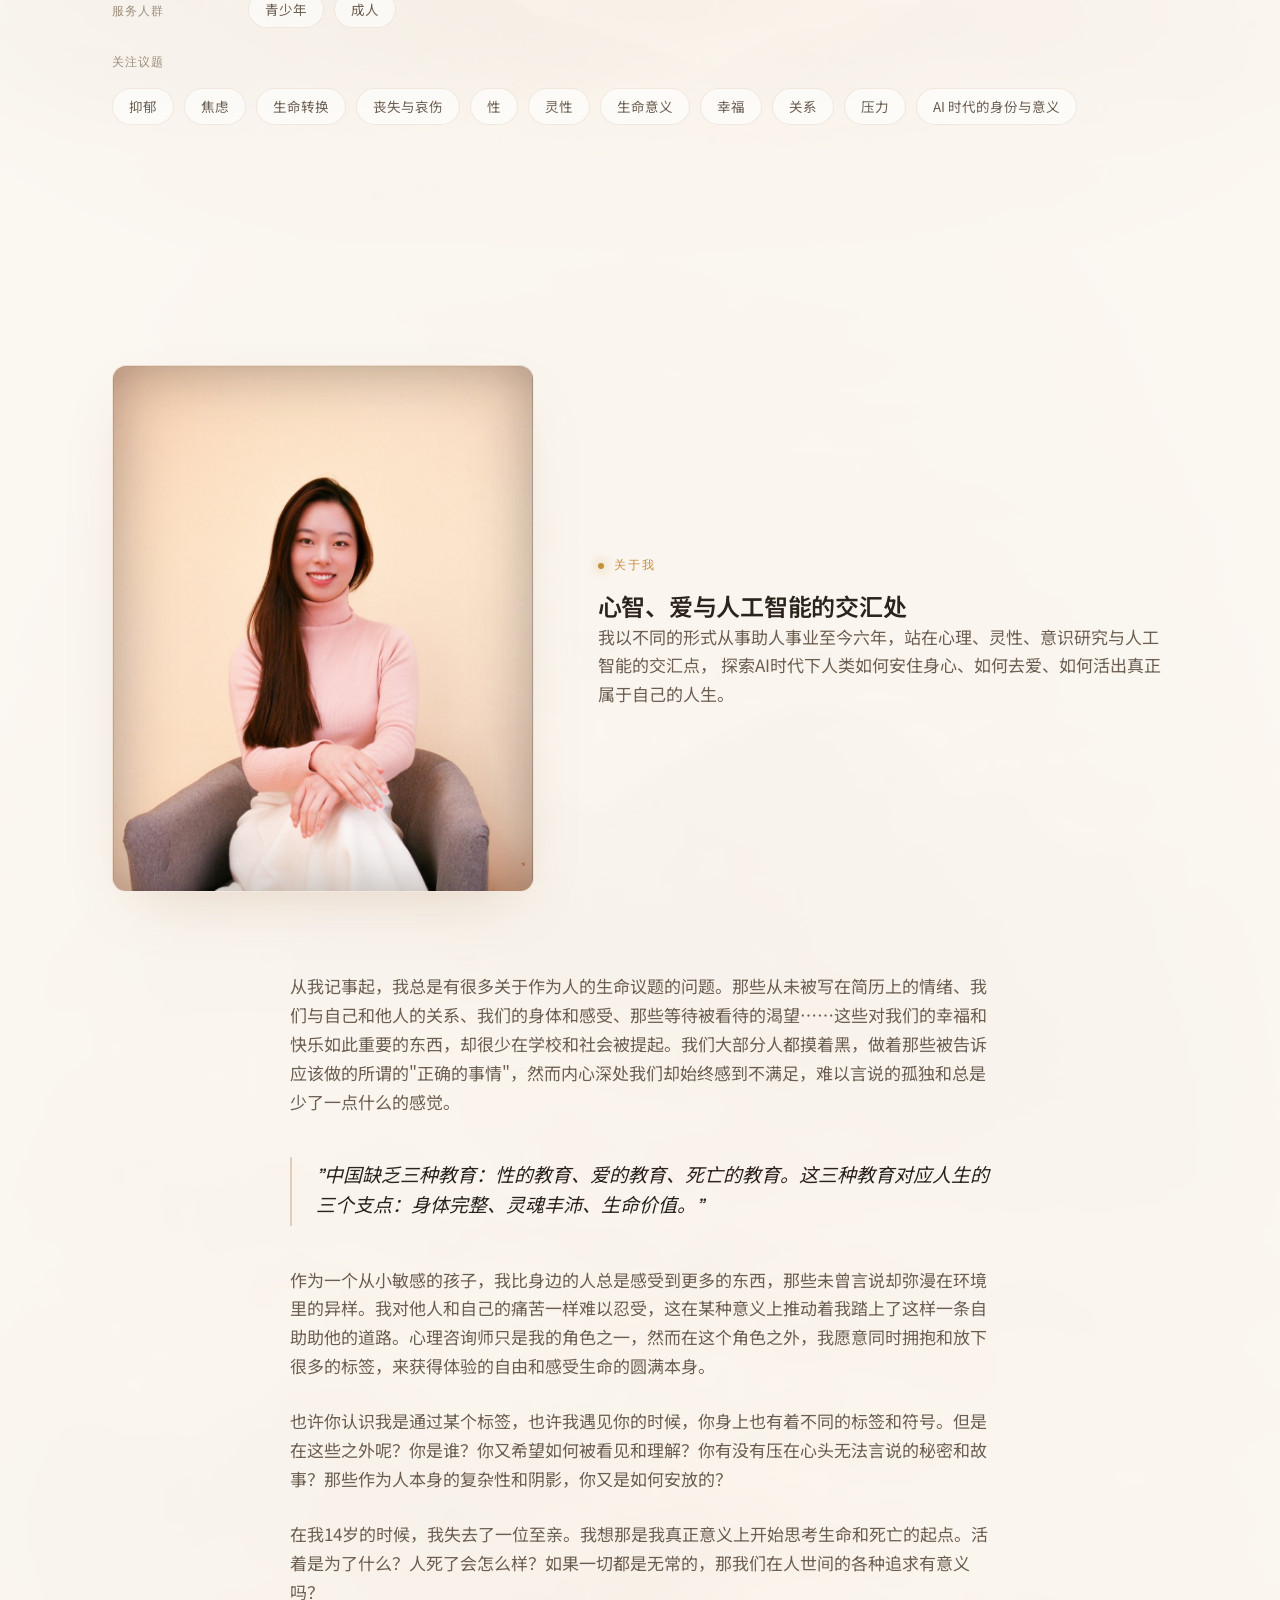
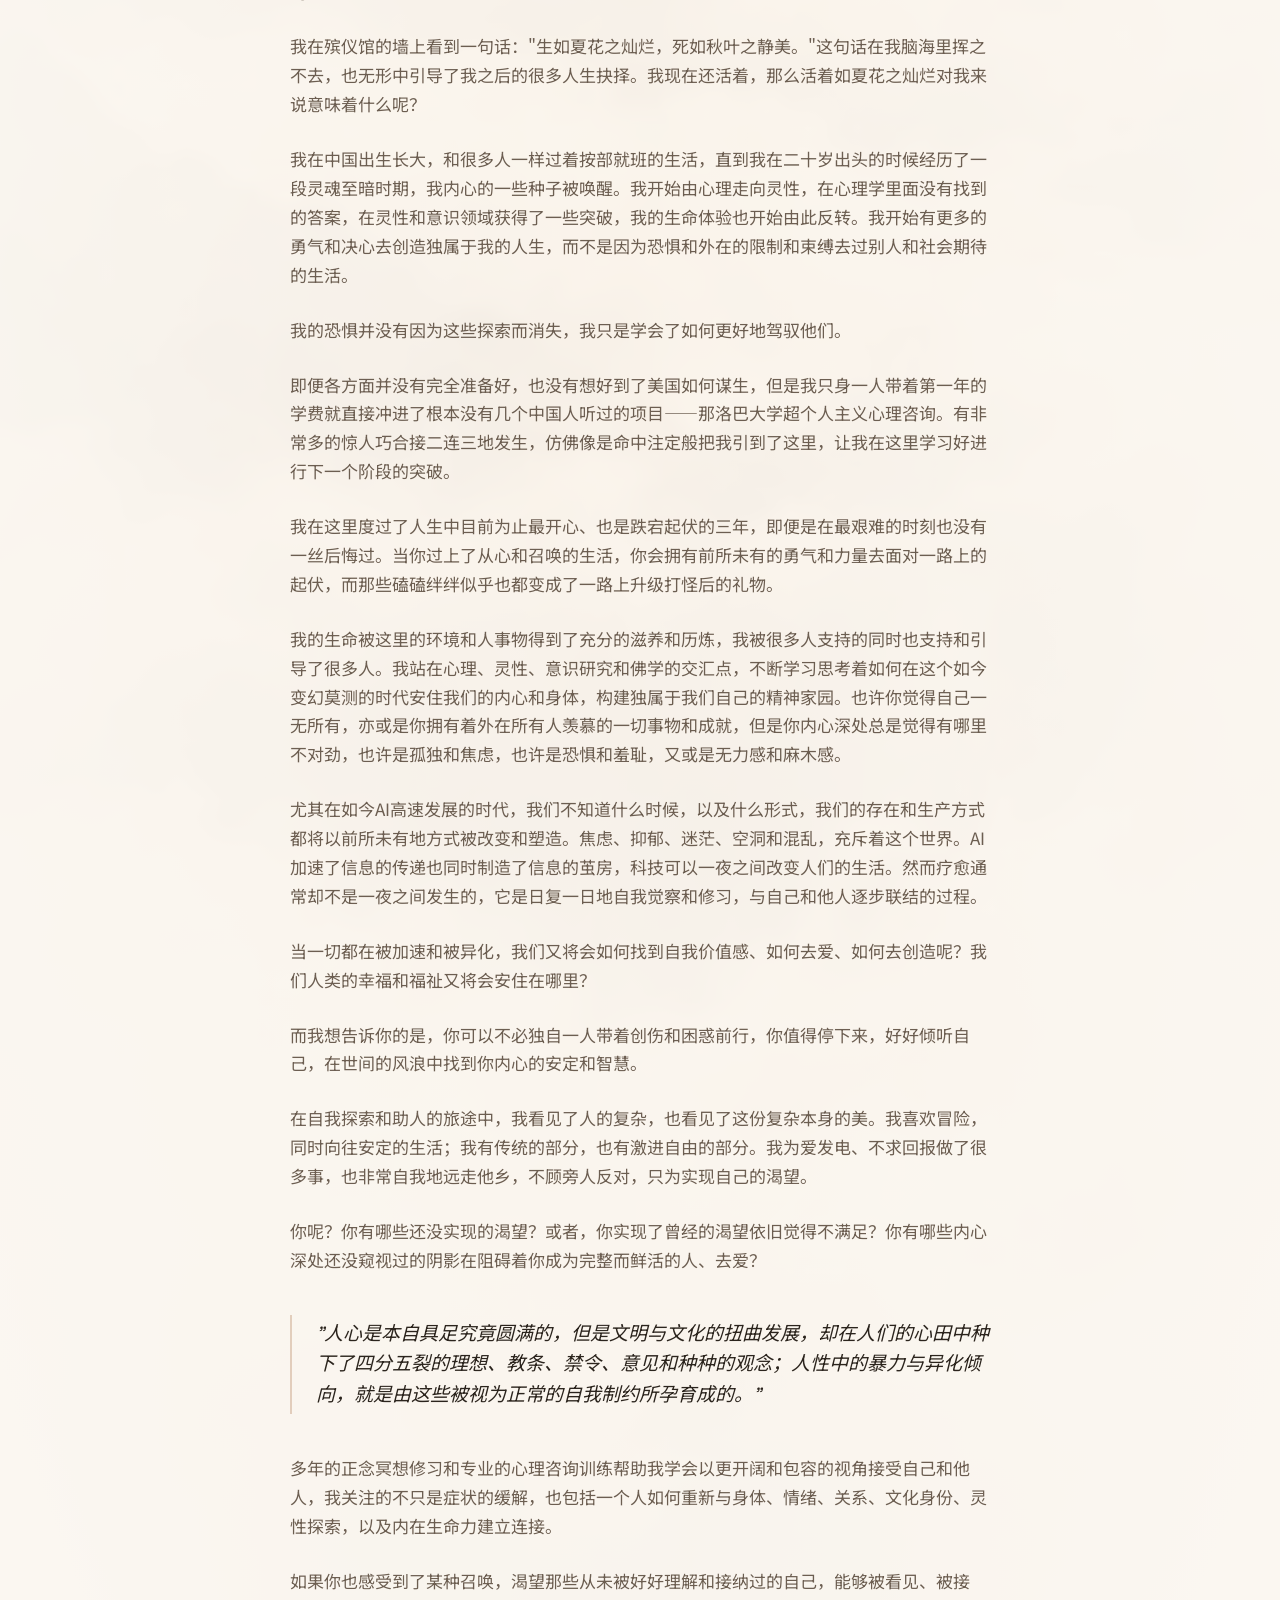
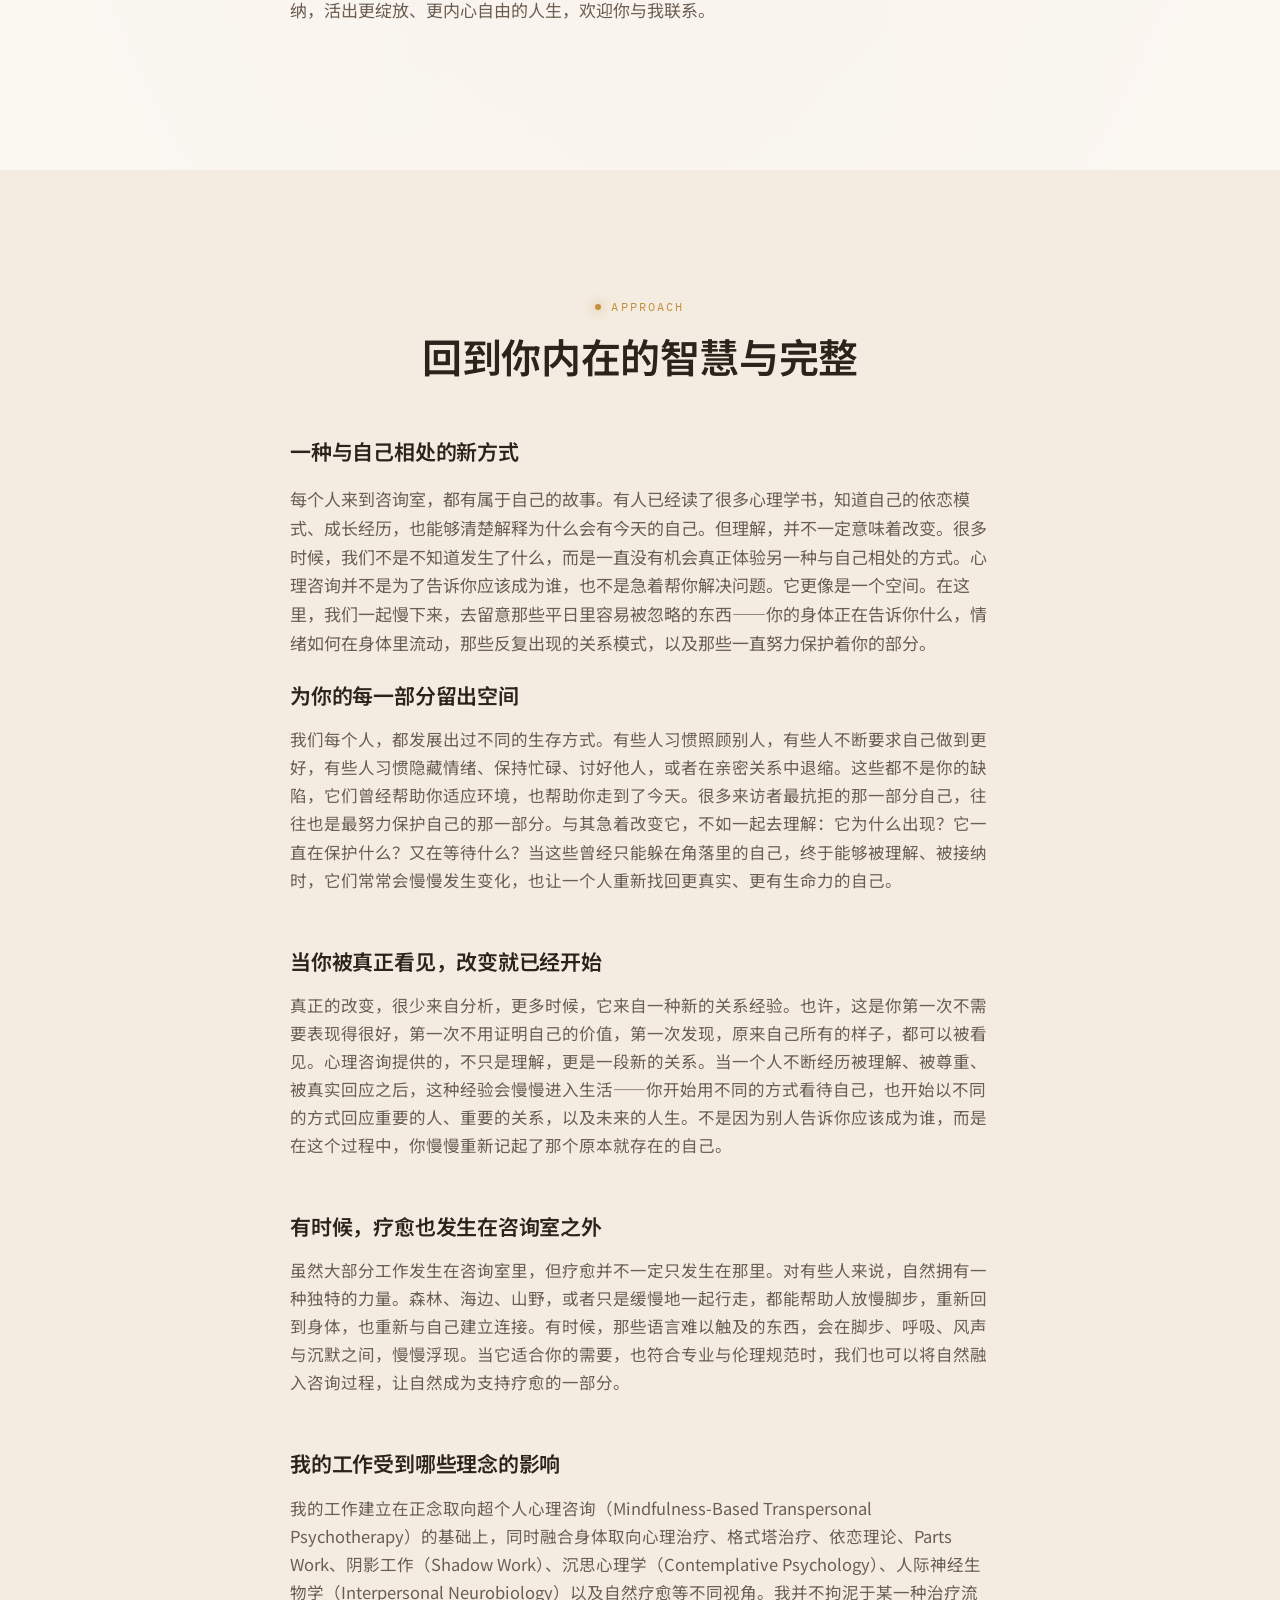
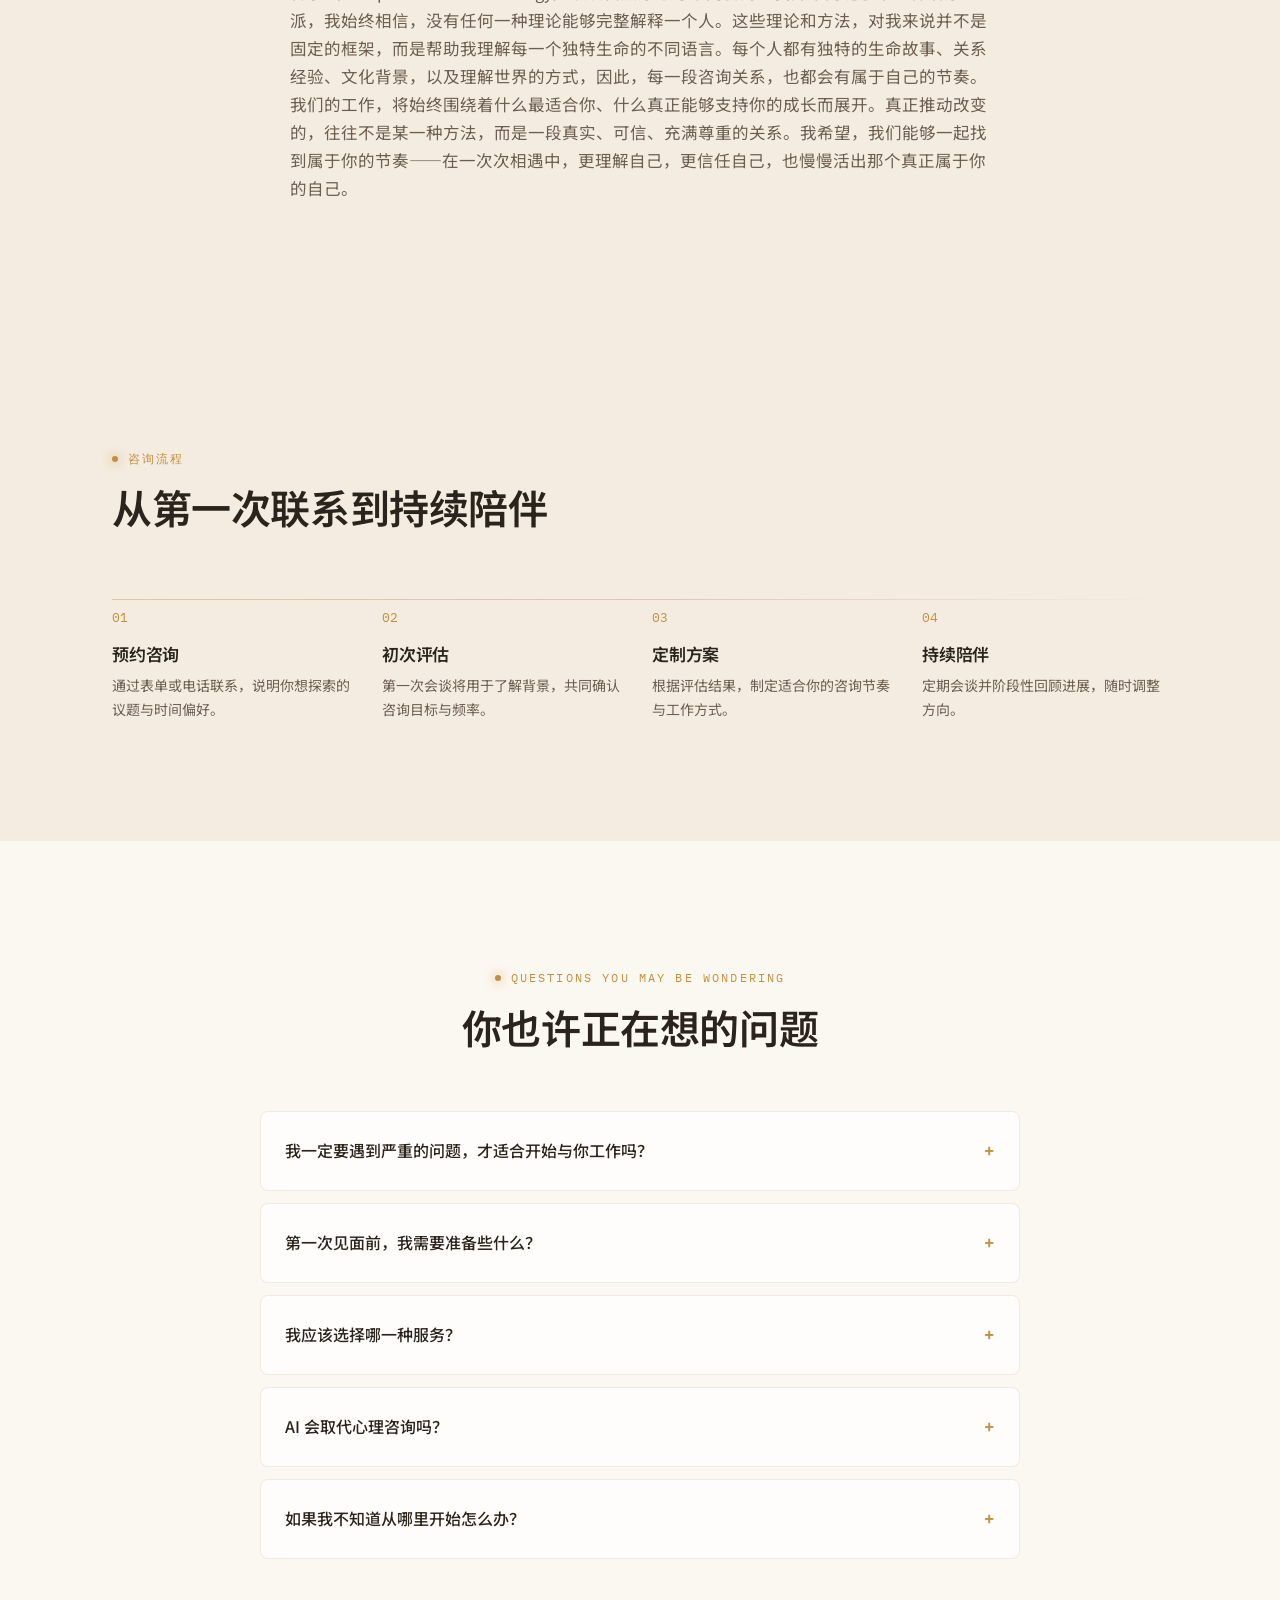
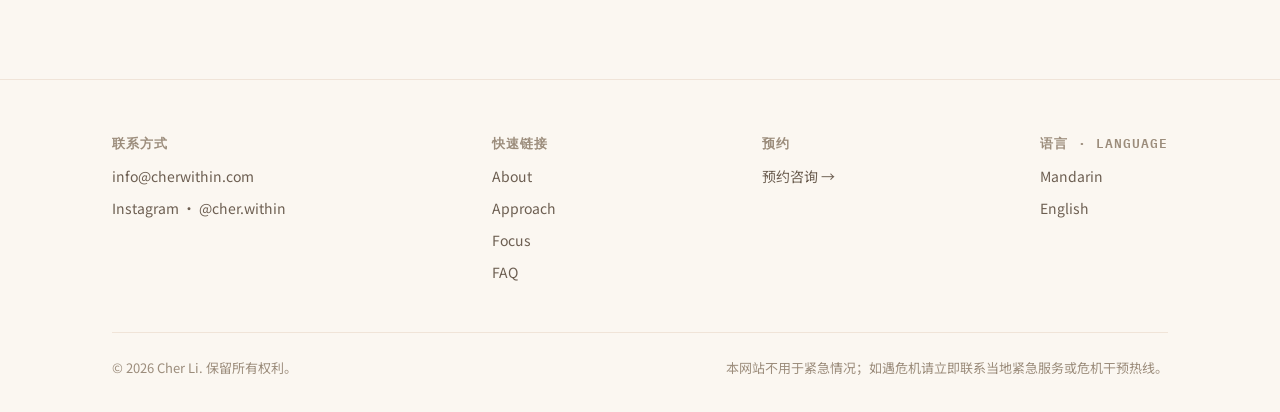
==== commit 21e1d353: "Update hero copy, restore mobile CTA, rework About section into story blocks Co-Authored-By: Claude " ====
--- a/zh.html
+++ b/zh.html
@@ -39,7 +39,6 @@
   <a href="#focus">Focus</a>
   <a href="#faq">FAQ</a>
   <a href="#contact">Contact</a>
-  <a href="https://calendly.com/cherzhixueli" target="_blank">预约咨询</a>
   <a href="index.html">English</a>
 </div>
 
@@ -298,7 +297,7 @@
       </div>
     </div>
     <div class="footer-bottom">
-      <span>© 2026 Cher Li 李彻. 保留所有权利。</span>
+      <span>© 2026 Cher Li. 保留所有权利。</span>
       <span>本网站不用于紧急情况；如遇危机请立即联系当地紧急服务或危机干预热线。</span>
     </div>
   </div>
--- a/styles.css
+++ b/styles.css
@@ -148,6 +148,7 @@
 
 @media (max-width: 860px) {
   .nav-links { display: none; }
+  .nav-lang { display: none !important; }
   .nav-toggle {
     display: block;
     background: none; border: none; color: var(--text-primary);
@@ -555,6 +556,21 @@
   font-size: 19px;
   color: var(--text-primary);
   line-height: 1.6;
+}
+.story-block { margin-bottom: 56px; }
+.story-block:last-child { margin-bottom: 0; }
+.story-block h3 {
+  font-size: 20px;
+  margin-bottom: 10px;
+  color: var(--text-primary);
+  text-transform: uppercase;
+  letter-spacing: 0.04em;
+}
+.prose p.story-lead {
+  font-style: italic;
+  color: var(--text-tertiary);
+  font-size: 16px;
+  margin-bottom: 20px;
 }
 .approach-block { margin-bottom: 56px; }
 .approach-block:last-child { margin-bottom: 0; }
@@ -749,3 +765,12 @@
   inset: 0;
   background: radial-gradient(ellipse at center, transparent 0%, var(--bg) 88%);
 }
+
+/* ---------- Small-screen spacing (placed last so it wins the cascade) ---------- */
+@media (max-width: 480px) {
+  .container { padding: 0 20px; }
+  .nav-inner { padding: 16px 20px; }
+  section { padding: 64px 0; }
+  .manifesto { padding: 72px 0; }
+  .section-head { margin-bottom: 40px; }
+}
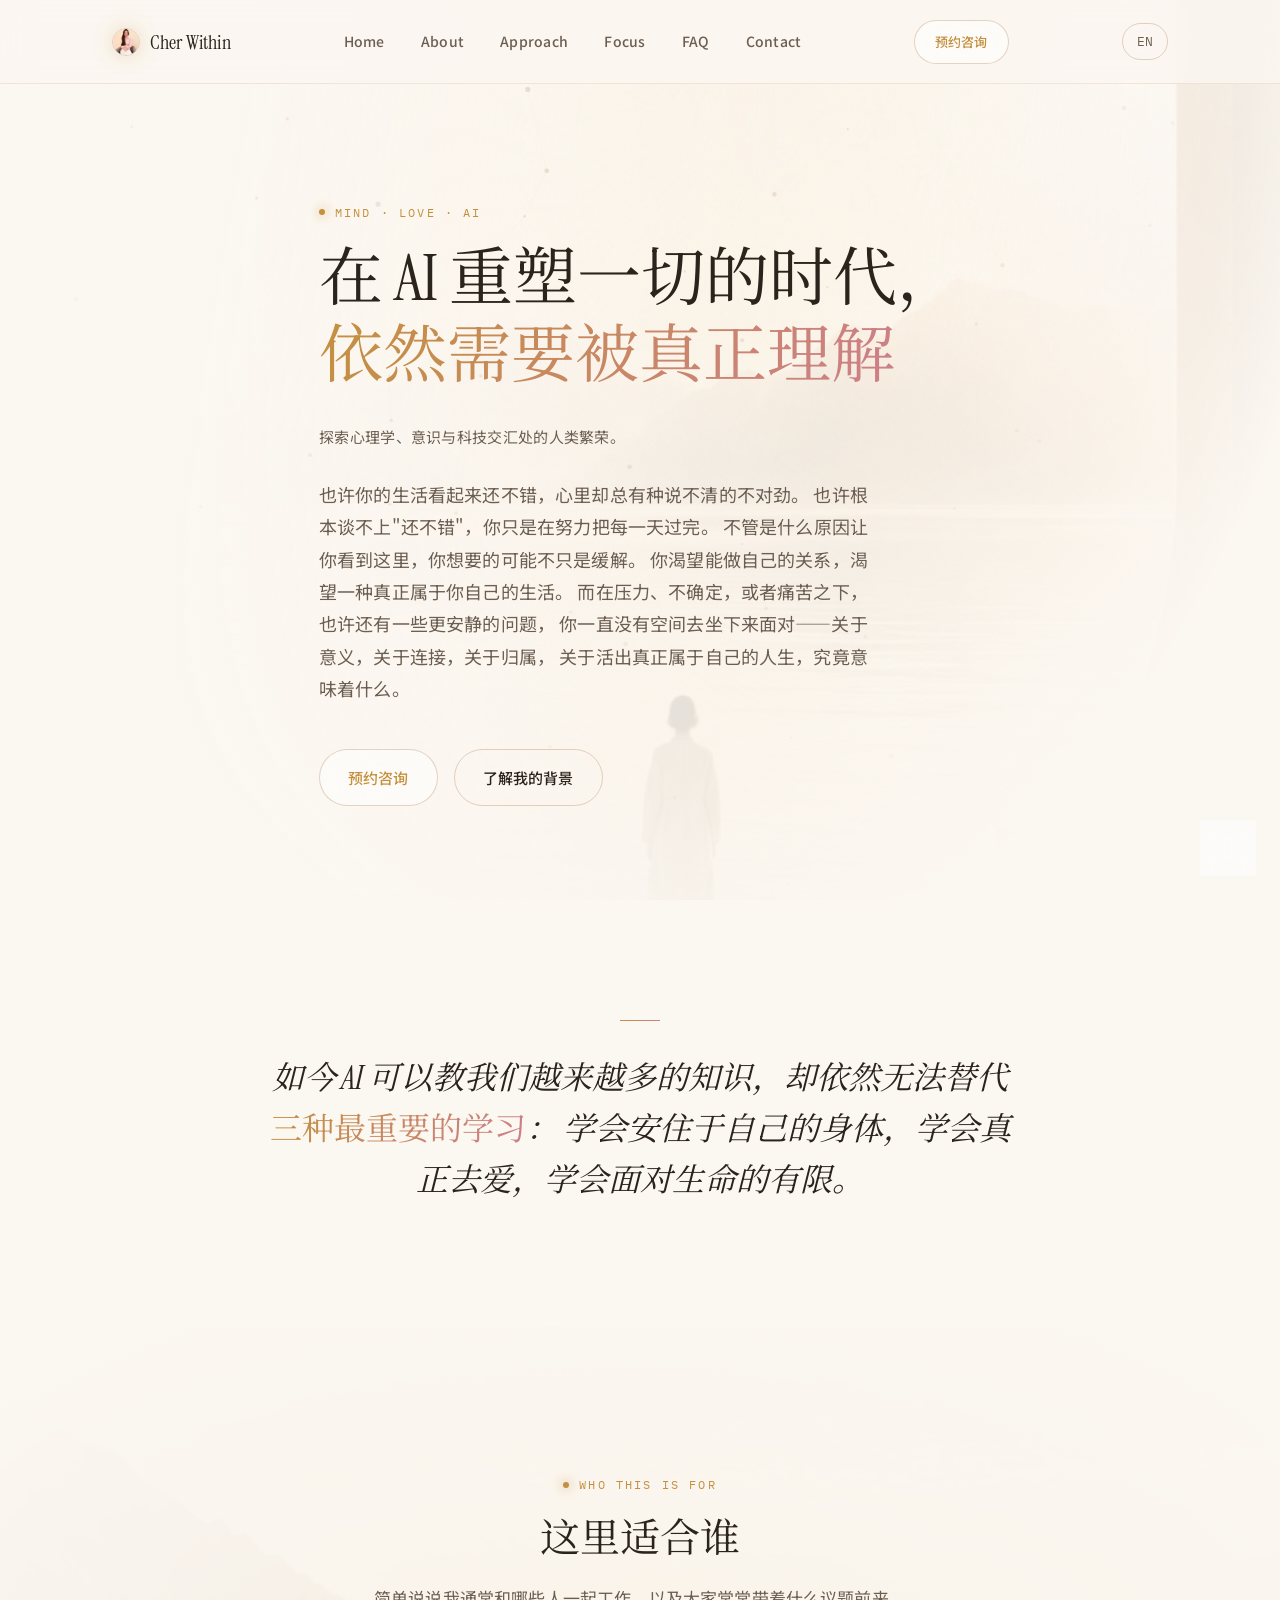
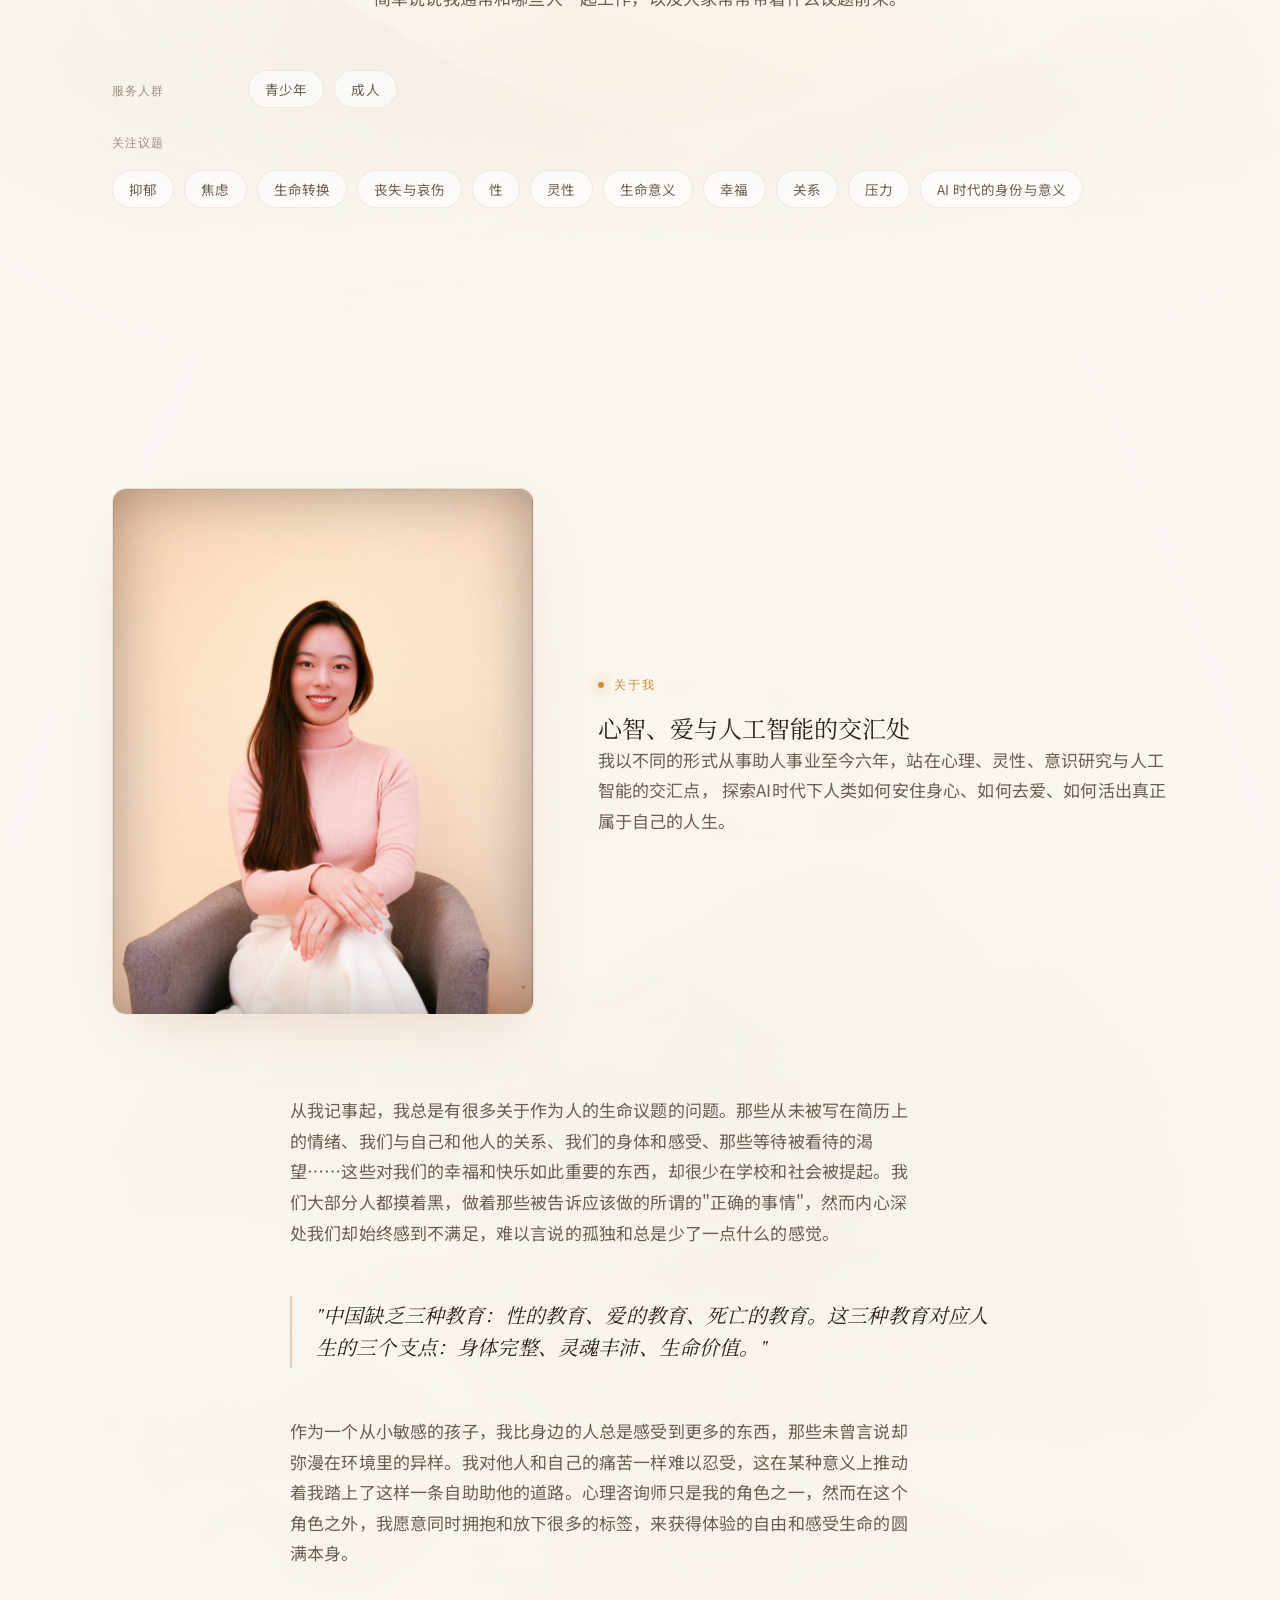
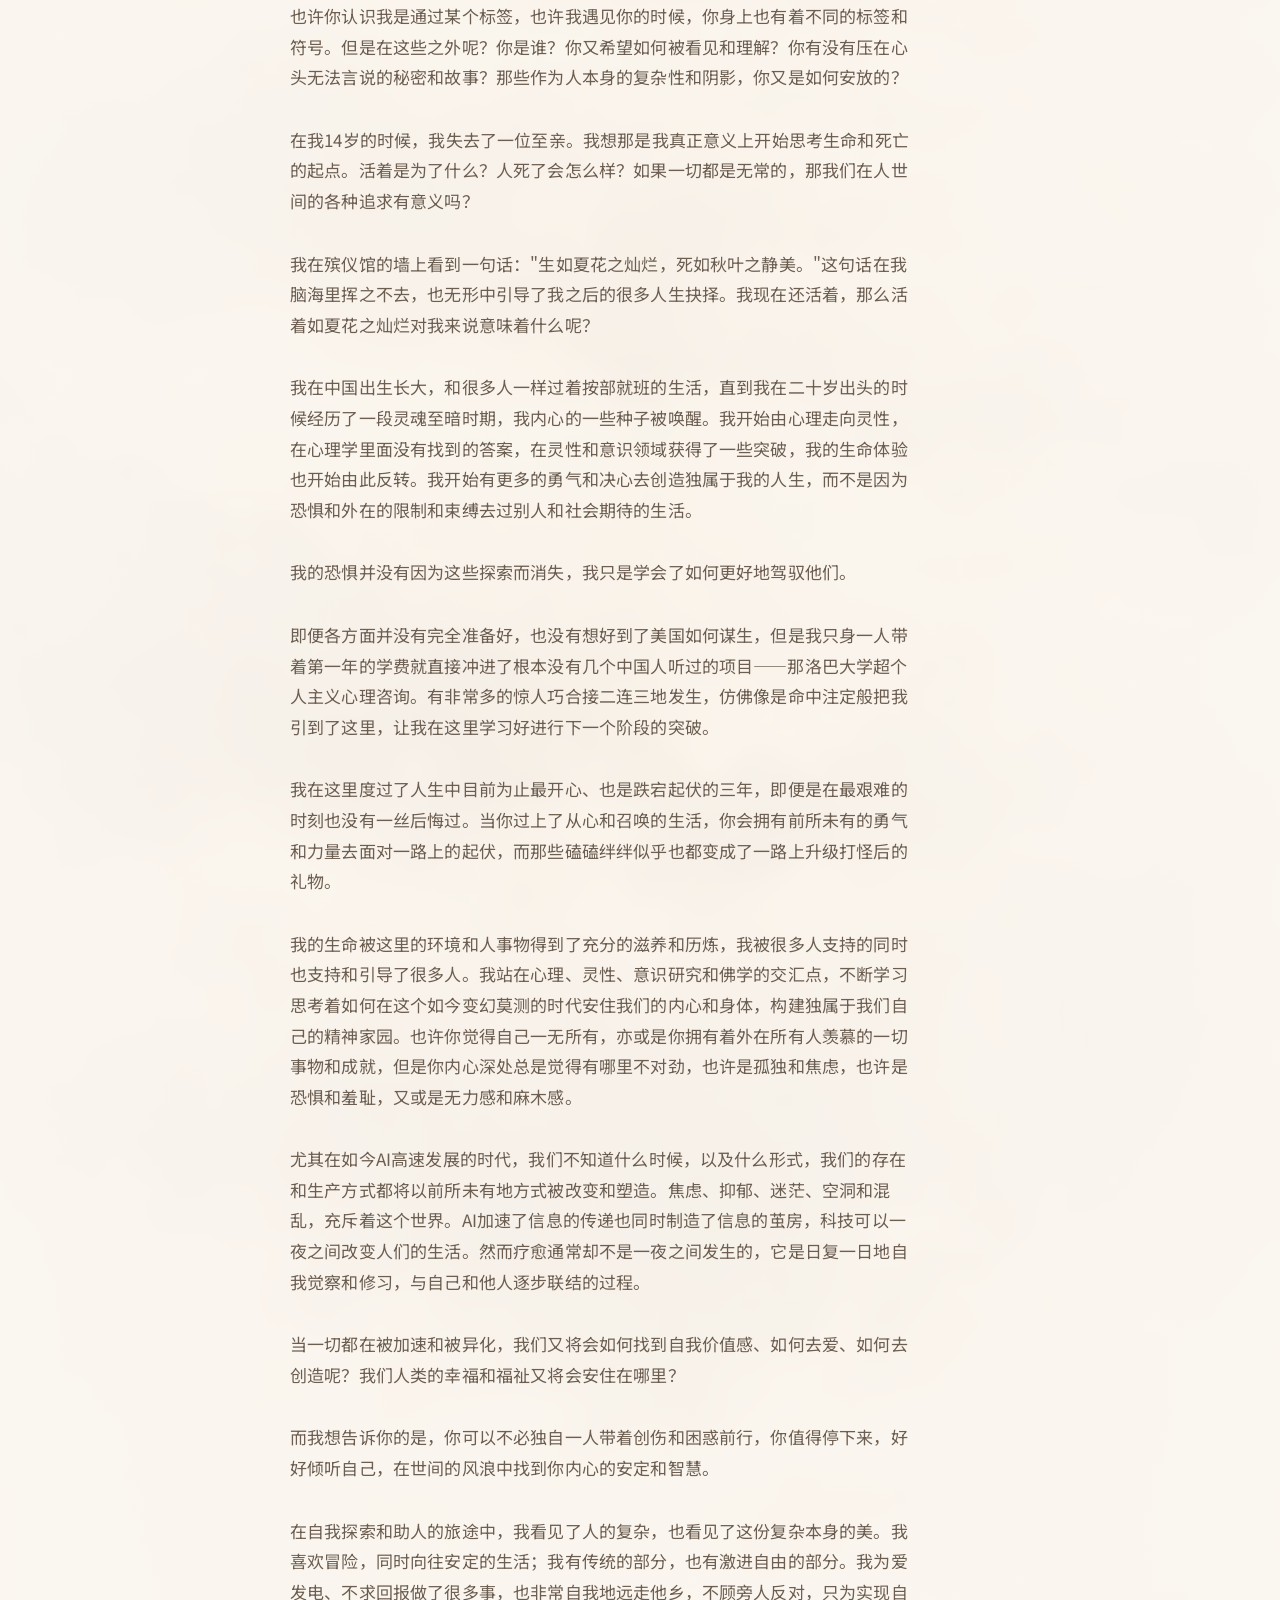
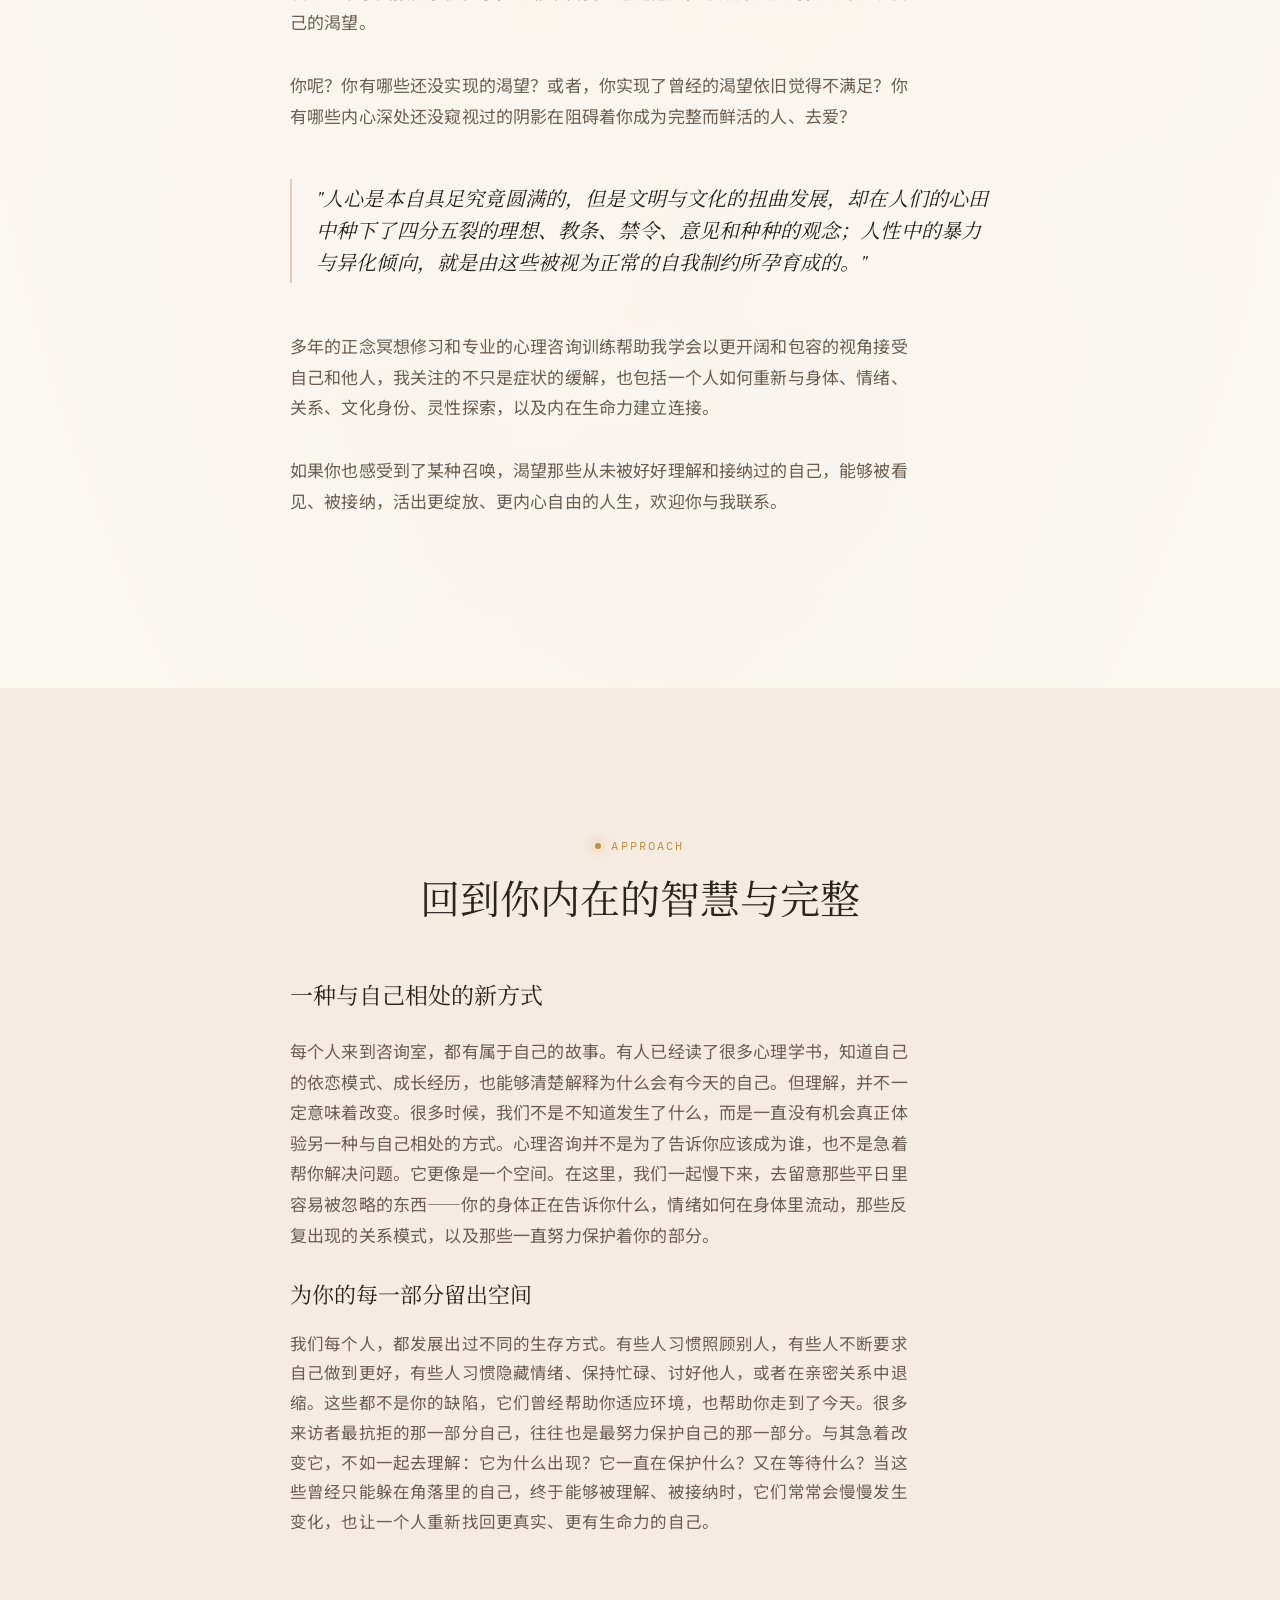
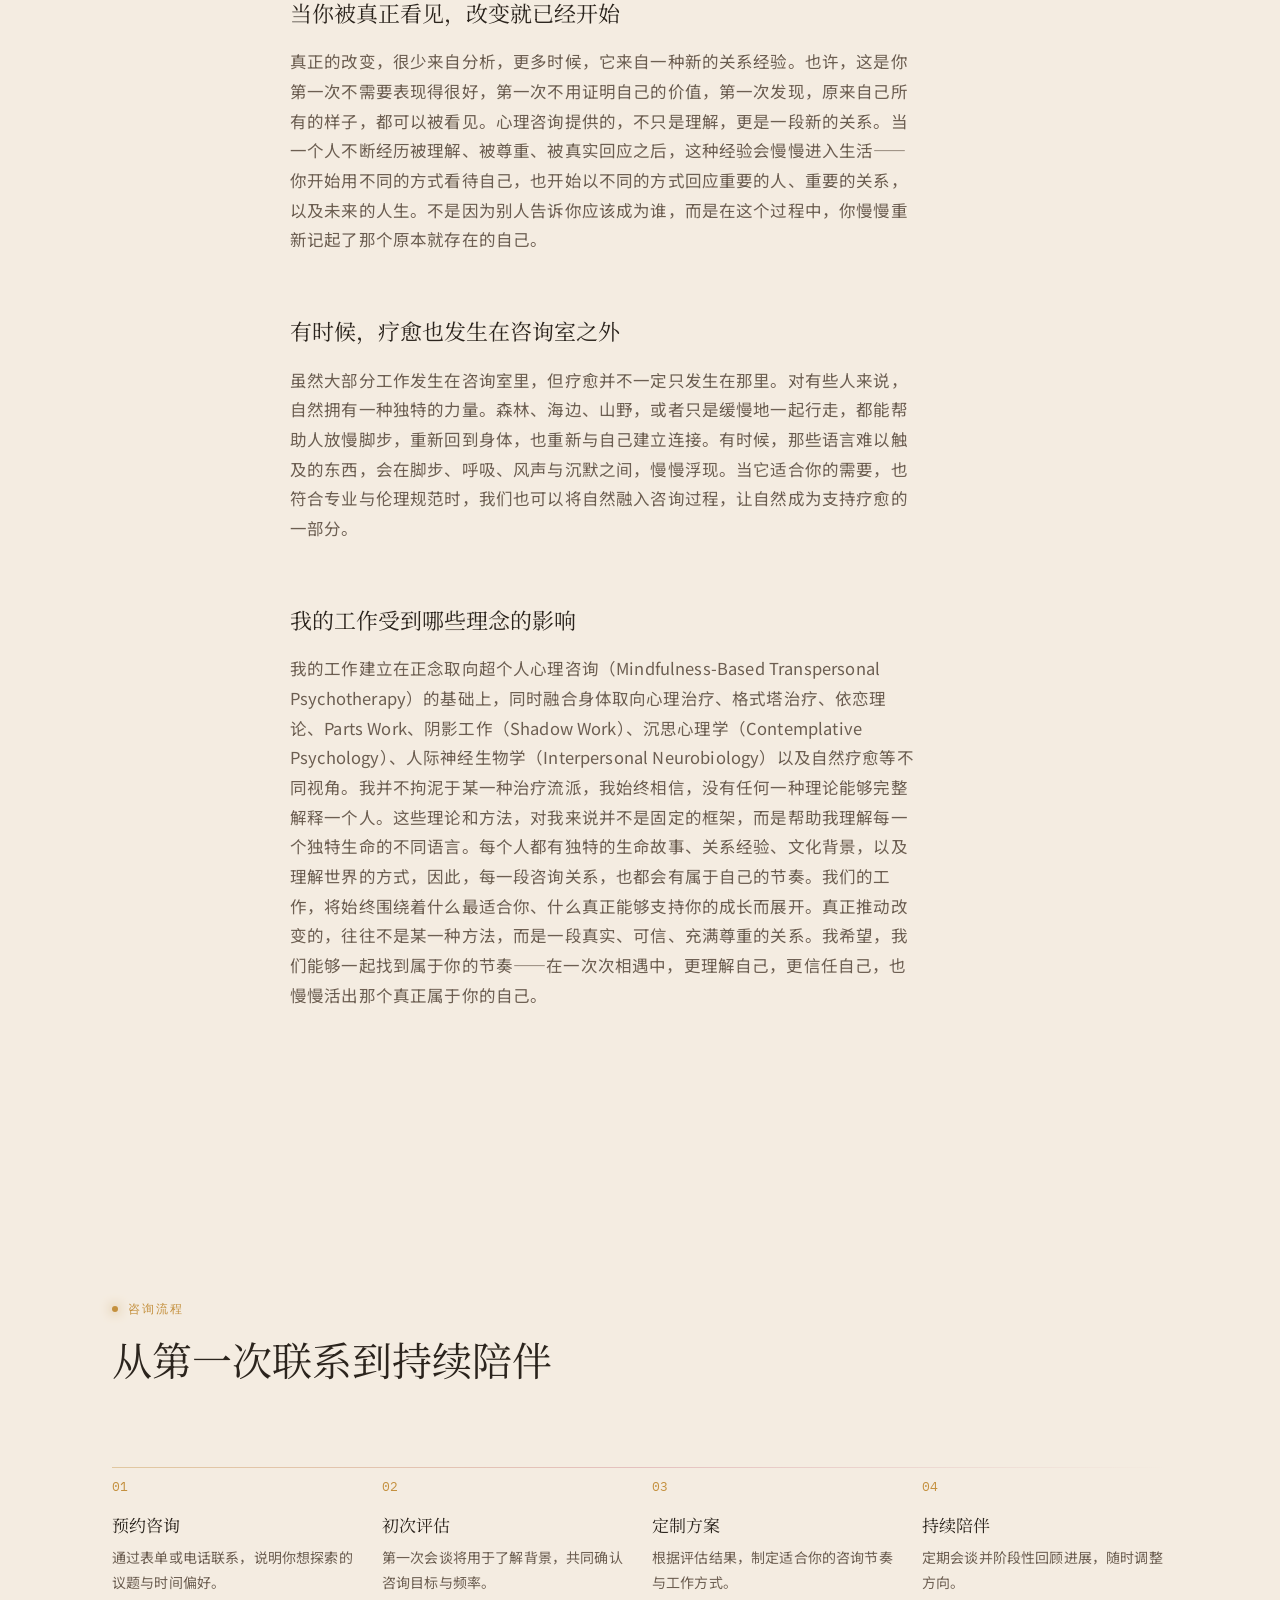
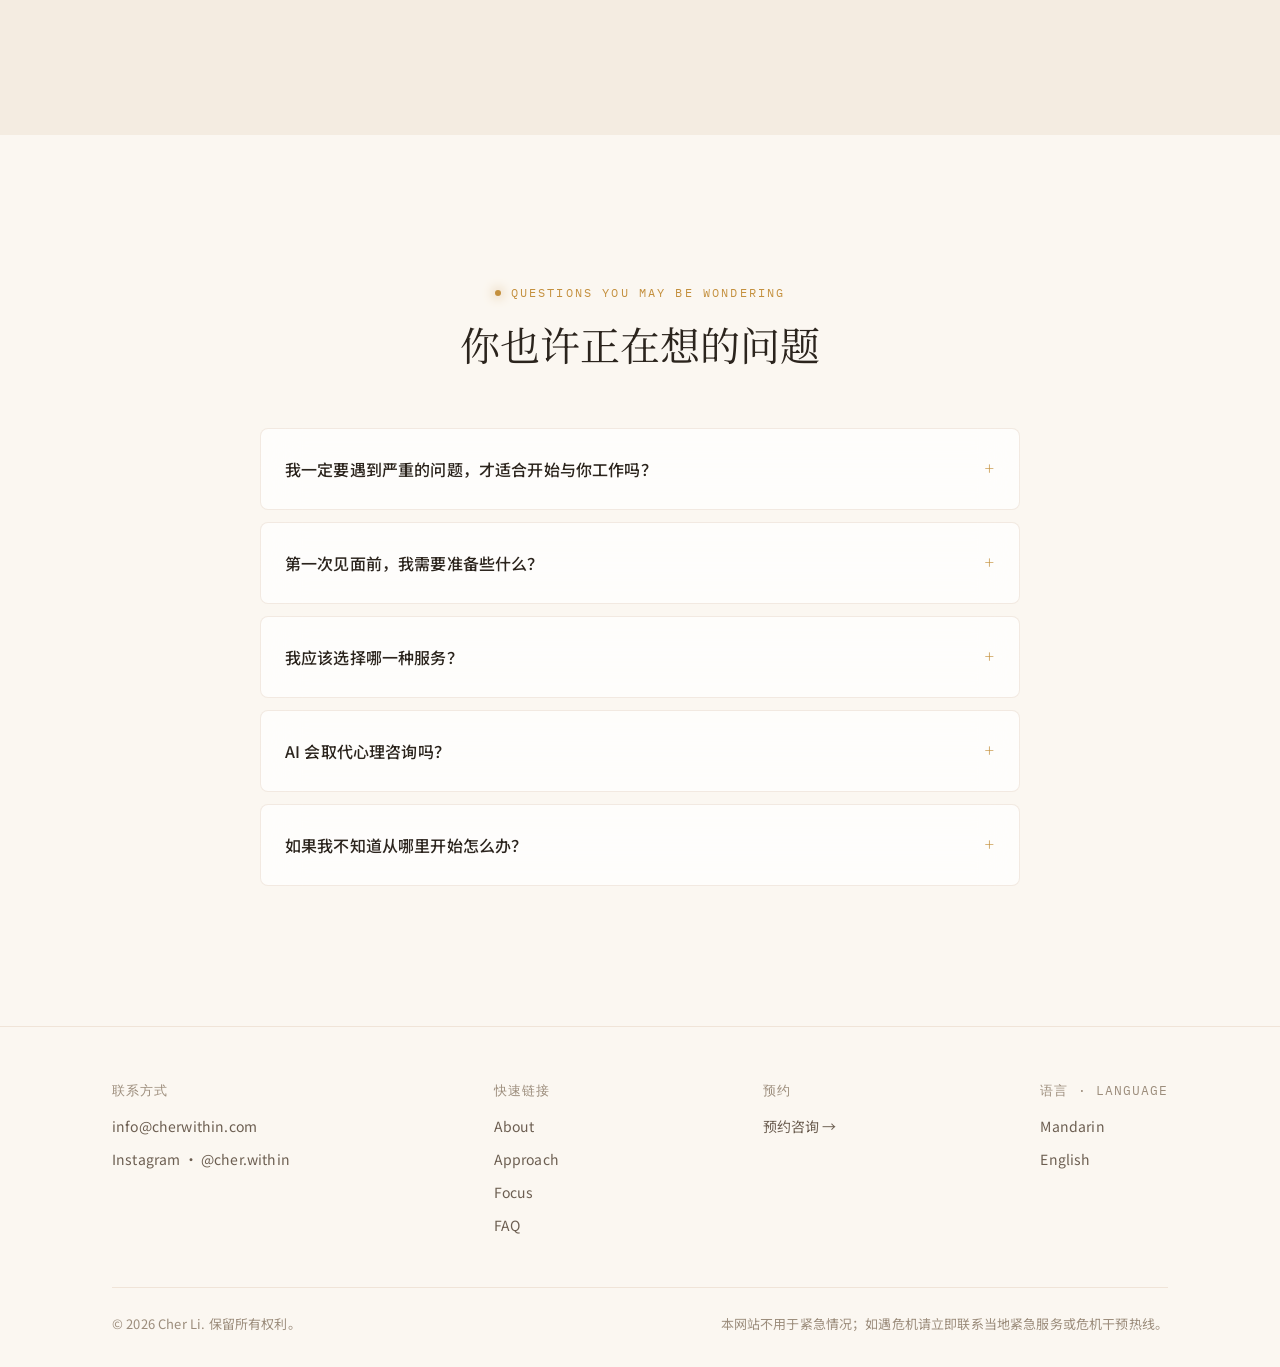
==== commit a9718861: "Redesign typography system: serif display face, lighter weights, more whitespace - Swap display font" ====
--- a/zh.html
+++ b/zh.html
@@ -6,7 +6,7 @@
 <title>Cher Within · Cher Li 李彻 · Mind · Love · AI</title>
 <meta name="description" content="Cher Within —— Cher Li 李彻，连接心理学、意识与人工智能的心理治疗师与教练，探索AI时代的人类繁荣与关系。">
 <link rel="preconnect" href="https://fonts.googleapis.com">
-<link href="https://fonts.googleapis.com/css2?family=Space+Grotesk:wght@500;600;700&family=Noto+Sans+SC:wght@400;500;700&family=IBM+Plex+Mono:wght@400;500&display=swap" rel="stylesheet">
+<link href="https://fonts.googleapis.com/css2?family=Instrument+Serif:ital@0;1&family=Noto+Serif+SC:wght@400;500&family=Noto+Sans+SC:wght@400;500;700&family=IBM+Plex+Mono:wght@400;500&display=swap" rel="stylesheet">
 <link rel="stylesheet" href="styles.css">
 </head>
 <body>
--- a/styles.css
+++ b/styles.css
@@ -19,8 +19,11 @@
   --text-tertiary: #9C8D7C;
   --shadow-soft: 0 24px 60px -28px rgba(180, 130, 90, 0.35);
 
-  /* Type */
-  --font-display: 'Space Grotesk', 'Noto Sans SC', sans-serif;
+  /* Type
+     --font-display is the single swap point for the serif display face.
+     Instrument Serif is the stand-in used here; to move to Canela later,
+     change only this line (and the matching @font-face/<link> import). */
+  --font-display: 'Instrument Serif', 'Noto Serif SC', serif;
   --font-body: 'Noto Sans SC', 'Inter', sans-serif;
   --font-mono: 'IBM Plex Mono', monospace;
 
@@ -43,7 +46,9 @@
   background: var(--bg);
   color: var(--text-primary);
   font-family: var(--font-body);
-  line-height: 1.7;
+  font-weight: 400;
+  line-height: 1.8;
+  letter-spacing: 0.01em;
   overflow-x: hidden;
   -webkit-font-smoothing: antialiased;
 }
@@ -80,20 +85,20 @@
 
 h1, h2, h3, h4 {
   font-family: var(--font-display);
-  font-weight: 600;
-  line-height: 1.2;
-  letter-spacing: -0.01em;
-}
-
-section { position: relative; padding: 120px 0; }
+  font-weight: 400;
+  line-height: 1.3;
+  letter-spacing: 0;
+}
+
+section { position: relative; padding: 140px 0; }
 @media (max-width: 768px) { section { padding: 80px 0; } }
 
 .section-head {
   max-width: 640px;
-  margin-bottom: 64px;
-}
-.section-head h2 { font-size: clamp(28px, 4vw, 40px); margin-bottom: 16px; }
-.section-head p { color: var(--text-secondary); font-size: 17px; }
+  margin-bottom: 80px;
+}
+.section-head h2 { font-size: clamp(28px, 4vw, 40px); line-height: 1.25; margin-bottom: 20px; }
+.section-head p { color: var(--text-secondary); font-size: 17px; margin-top: 12px; }
 
 /* ---------- Nav ---------- */
 .nav {
@@ -114,8 +119,8 @@
 }
 .logo {
   font-family: var(--font-display);
-  font-size: 18px;
-  font-weight: 700;
+  font-size: 20px;
+  font-weight: 400;
   display: flex;
   align-items: center;
   gap: 10px;
@@ -131,6 +136,8 @@
   display: flex;
   gap: 36px;
   font-size: 14px;
+  font-weight: 500;
+  letter-spacing: 0.02em;
   color: var(--text-secondary);
 }
 .nav-links a:hover { color: var(--text-primary); }
@@ -252,7 +259,8 @@
 }
 .hero h1 {
   font-size: clamp(38px, 6vw, 64px);
-  margin-bottom: 24px;
+  line-height: 1.2;
+  margin-bottom: 28px;
 }
 .hero h1 .accent {
   background: linear-gradient(120deg, var(--accent-cyan), var(--accent-violet));
@@ -263,8 +271,8 @@
 .hero-sub {
   font-size: 18px;
   color: var(--text-secondary);
-  max-width: 540px;
-  margin-bottom: 40px;
+  max-width: 560px;
+  margin-bottom: 44px;
 }
 .hero-cta { display: flex; gap: 16px; flex-wrap: wrap; }
 
@@ -275,7 +283,8 @@
   padding: 14px 28px;
   border-radius: 30px;
   font-size: 15px;
-  font-weight: 600;
+  font-weight: 500;
+  letter-spacing: 0.01em;
   cursor: pointer;
   transition: all 0.25s ease;
   border: 1px solid transparent;
@@ -300,7 +309,7 @@
   z-index: 2;
   display: flex;
   gap: 48px;
-  margin-top: 72px;
+  margin-top: 80px;
   padding-top: 32px;
   border-top: 1px solid var(--border);
   max-width: 720px;
@@ -465,6 +474,22 @@
   color: var(--text-tertiary);
 }
 
+@media (max-width: 640px) {
+  footer { padding: 48px 0 100px; }
+  .footer-grid {
+    flex-direction: column;
+    gap: 36px;
+    margin-bottom: 32px;
+  }
+  .footer-col h4 { margin-bottom: 12px; }
+  .footer-bottom {
+    flex-direction: column;
+    align-items: flex-start;
+    gap: 10px;
+    padding-right: 72px;
+  }
+}
+
 /* ---------- Reveal animation ---------- */
 .reveal {
   opacity: 0;
@@ -487,7 +512,7 @@
   font-size: 20px;
 }
 .mobile-drawer.open { display: flex; }
-.mobile-drawer a { color: var(--text-primary); }
+.mobile-drawer a { color: var(--text-primary); font-weight: 500; letter-spacing: 0.02em; }
 .mobile-close {
   position: absolute;
   top: 24px; right: 32px;
@@ -507,7 +532,7 @@
 
 /* ---------- Manifesto (宣言式金句区块) ---------- */
 .manifesto {
-  padding: 100px 0;
+  padding: 120px 0;
 }
 .manifesto-inner {
   max-width: 820px;
@@ -524,8 +549,9 @@
 .manifesto p {
   font-family: var(--font-display);
   font-size: clamp(22px, 3.4vw, 32px);
-  font-weight: 500;
-  line-height: 1.5;
+  font-weight: 400;
+  line-height: 1.6;
+  letter-spacing: 0;
   color: var(--text-primary);
   font-style: italic;
 }
@@ -545,49 +571,67 @@
 .prose p {
   font-size: 17px;
   color: var(--text-secondary);
-  margin-bottom: 26px;
+  max-width: 70ch;
+  margin-bottom: 32px;
 }
 .prose blockquote {
-  margin: 40px 0;
+  margin: 48px 0;
   padding: 4px 0 4px 24px;
   border-left: 2px solid var(--border-strong);
   font-family: var(--font-display);
   font-style: italic;
-  font-size: 19px;
+  font-size: 20px;
   color: var(--text-primary);
   line-height: 1.6;
 }
-.story-block { margin-bottom: 56px; }
+.story-block { margin-bottom: 64px; }
 .story-block:last-child { margin-bottom: 0; }
 .story-block h3 {
-  font-size: 20px;
-  margin-bottom: 10px;
+  font-size: 22px;
+  margin-bottom: 12px;
   color: var(--text-primary);
-  text-transform: uppercase;
-  letter-spacing: 0.04em;
 }
 .prose p.story-lead {
   font-style: italic;
   color: var(--text-tertiary);
   font-size: 16px;
-  margin-bottom: 20px;
-}
-.approach-block { margin-bottom: 56px; }
+  margin-bottom: 24px;
+}
+.approach-block { margin-bottom: 64px; }
 .approach-block:last-child { margin-bottom: 0; }
 .approach-block h3 {
-  font-size: 21px;
-  margin-bottom: 16px;
+  font-size: 22px;
+  margin-bottom: 18px;
   color: var(--text-primary);
 }
 .approach-block p { font-size: 16.5px; color: var(--text-secondary); margin-bottom: 0; }
 .prose p.approach-lead {
   font-family: var(--font-display);
+  font-size: 23px;
+  font-weight: 400;
+  line-height: 1.35;
+  letter-spacing: 0;
+  color: var(--text-primary);
+  margin-bottom: 24px;
+}
+
+/* ---------- Focus reasons (适合人群自查) ---------- */
+.focus-reasons {
+  max-width: 700px;
+  margin: 0 auto;
+  display: grid;
+  gap: 32px;
+}
+.focus-reason h3 {
   font-size: 21px;
-  font-weight: 600;
-  line-height: 1.2;
-  letter-spacing: -0.01em;
-  color: var(--text-primary);
-  margin-bottom: 20px;
+  font-style: italic;
+  color: var(--accent-cyan);
+  margin-bottom: 10px;
+}
+.focus-reason p {
+  color: var(--text-secondary);
+  font-size: 16px;
+  line-height: 1.7;
 }
 
 /* ---------- Focus tags (服务人群 / 关注议题) ---------- */
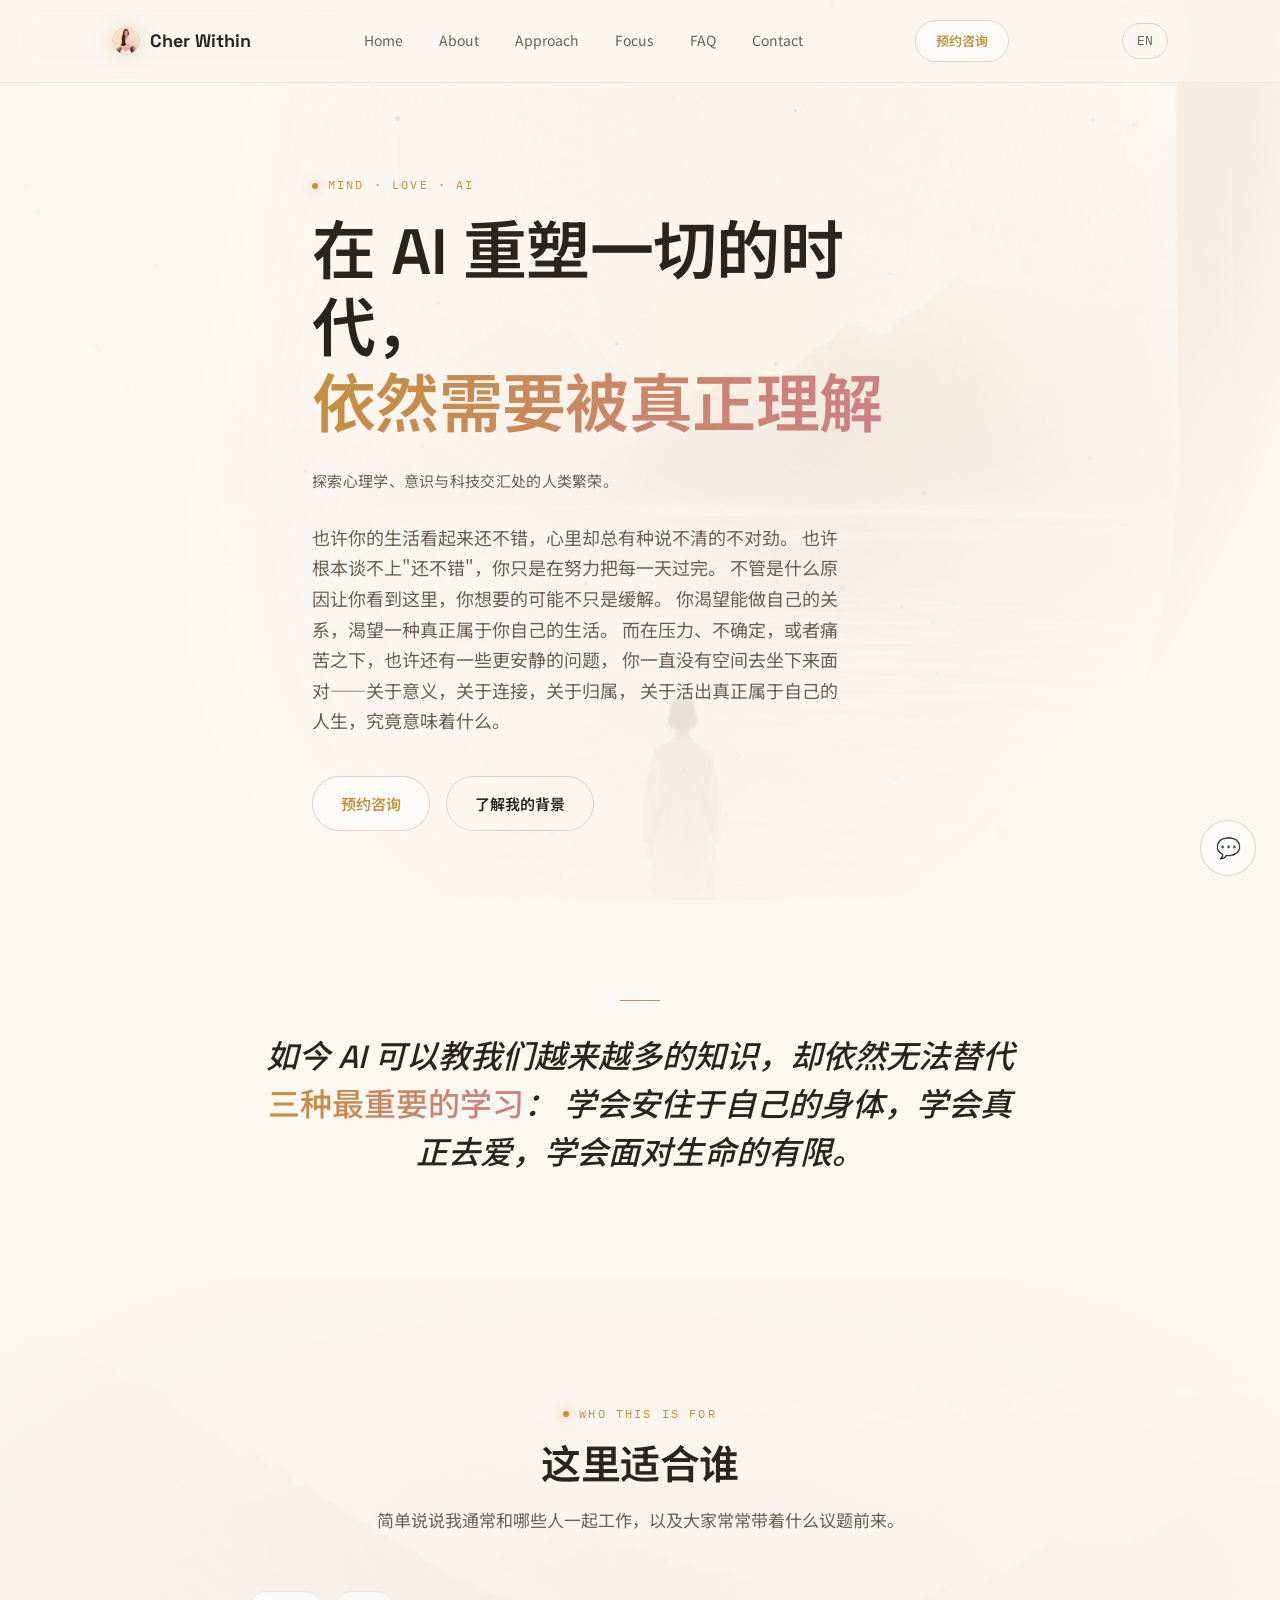
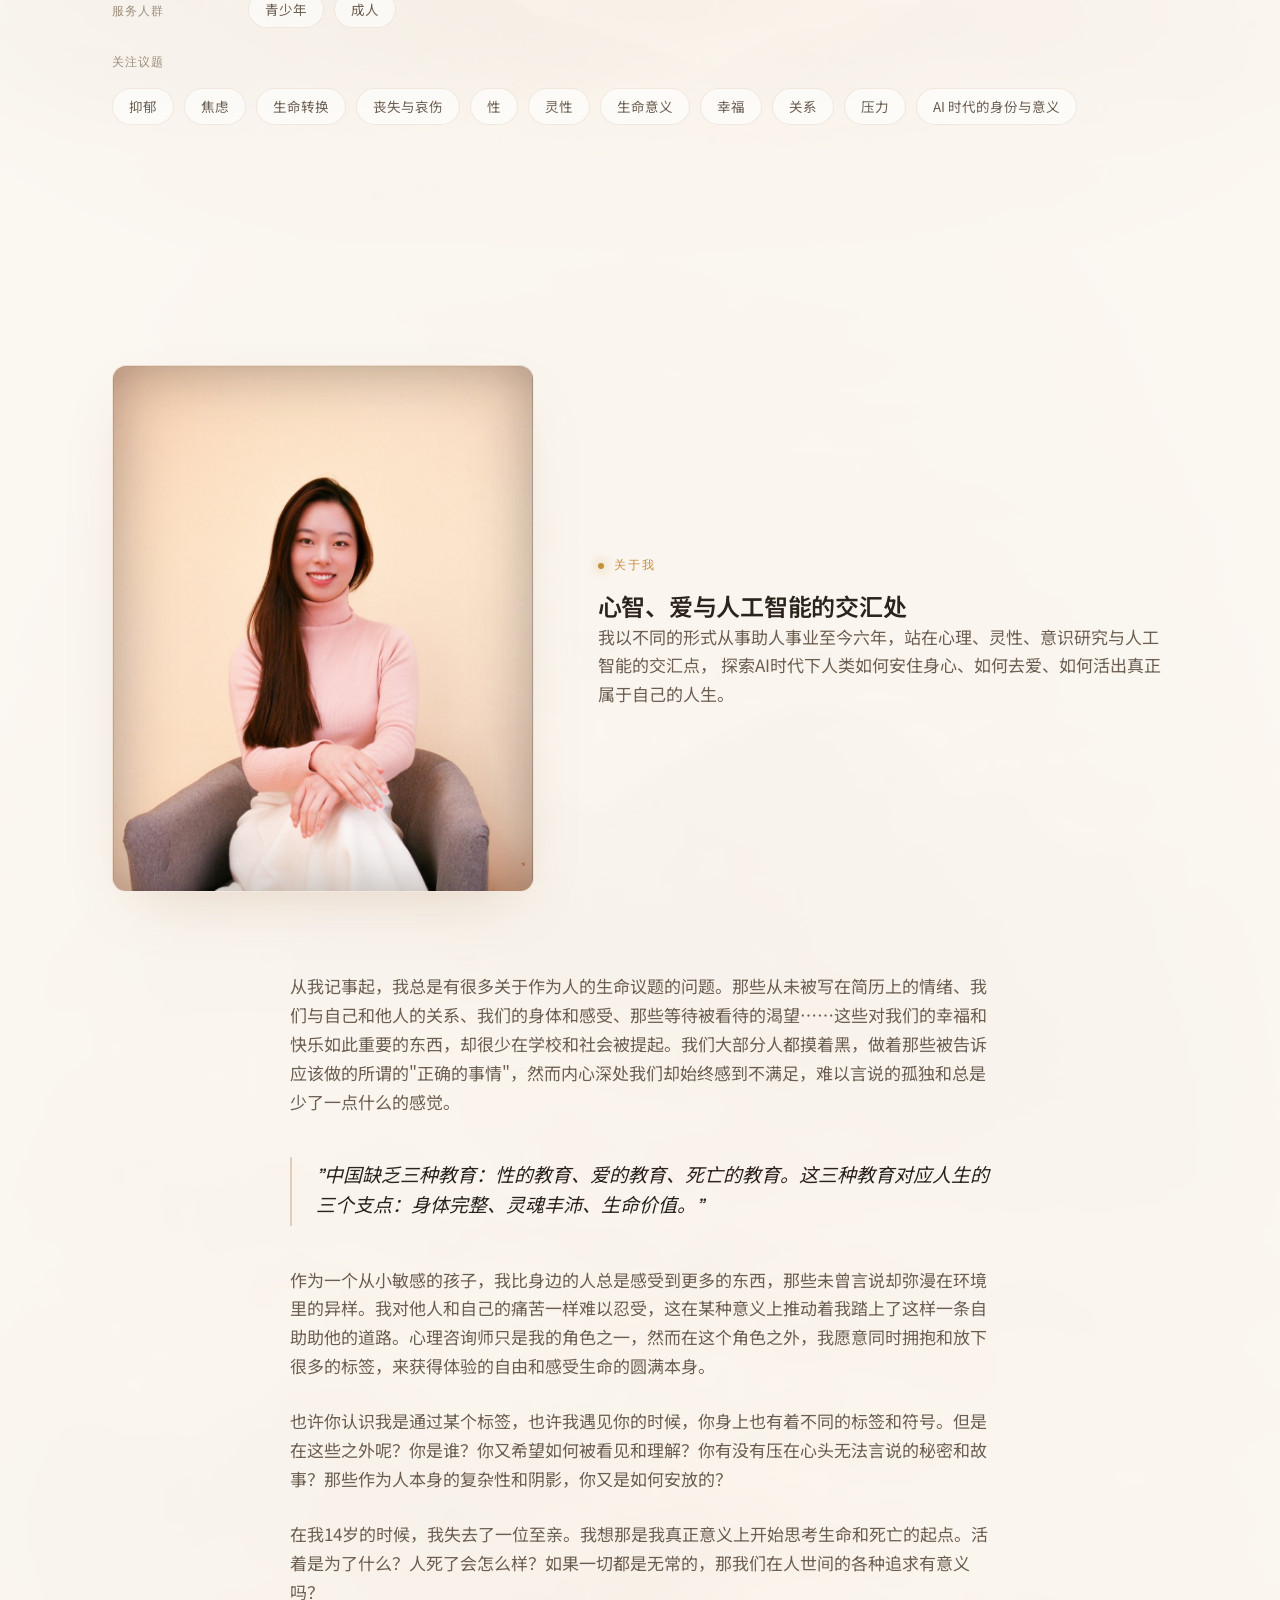
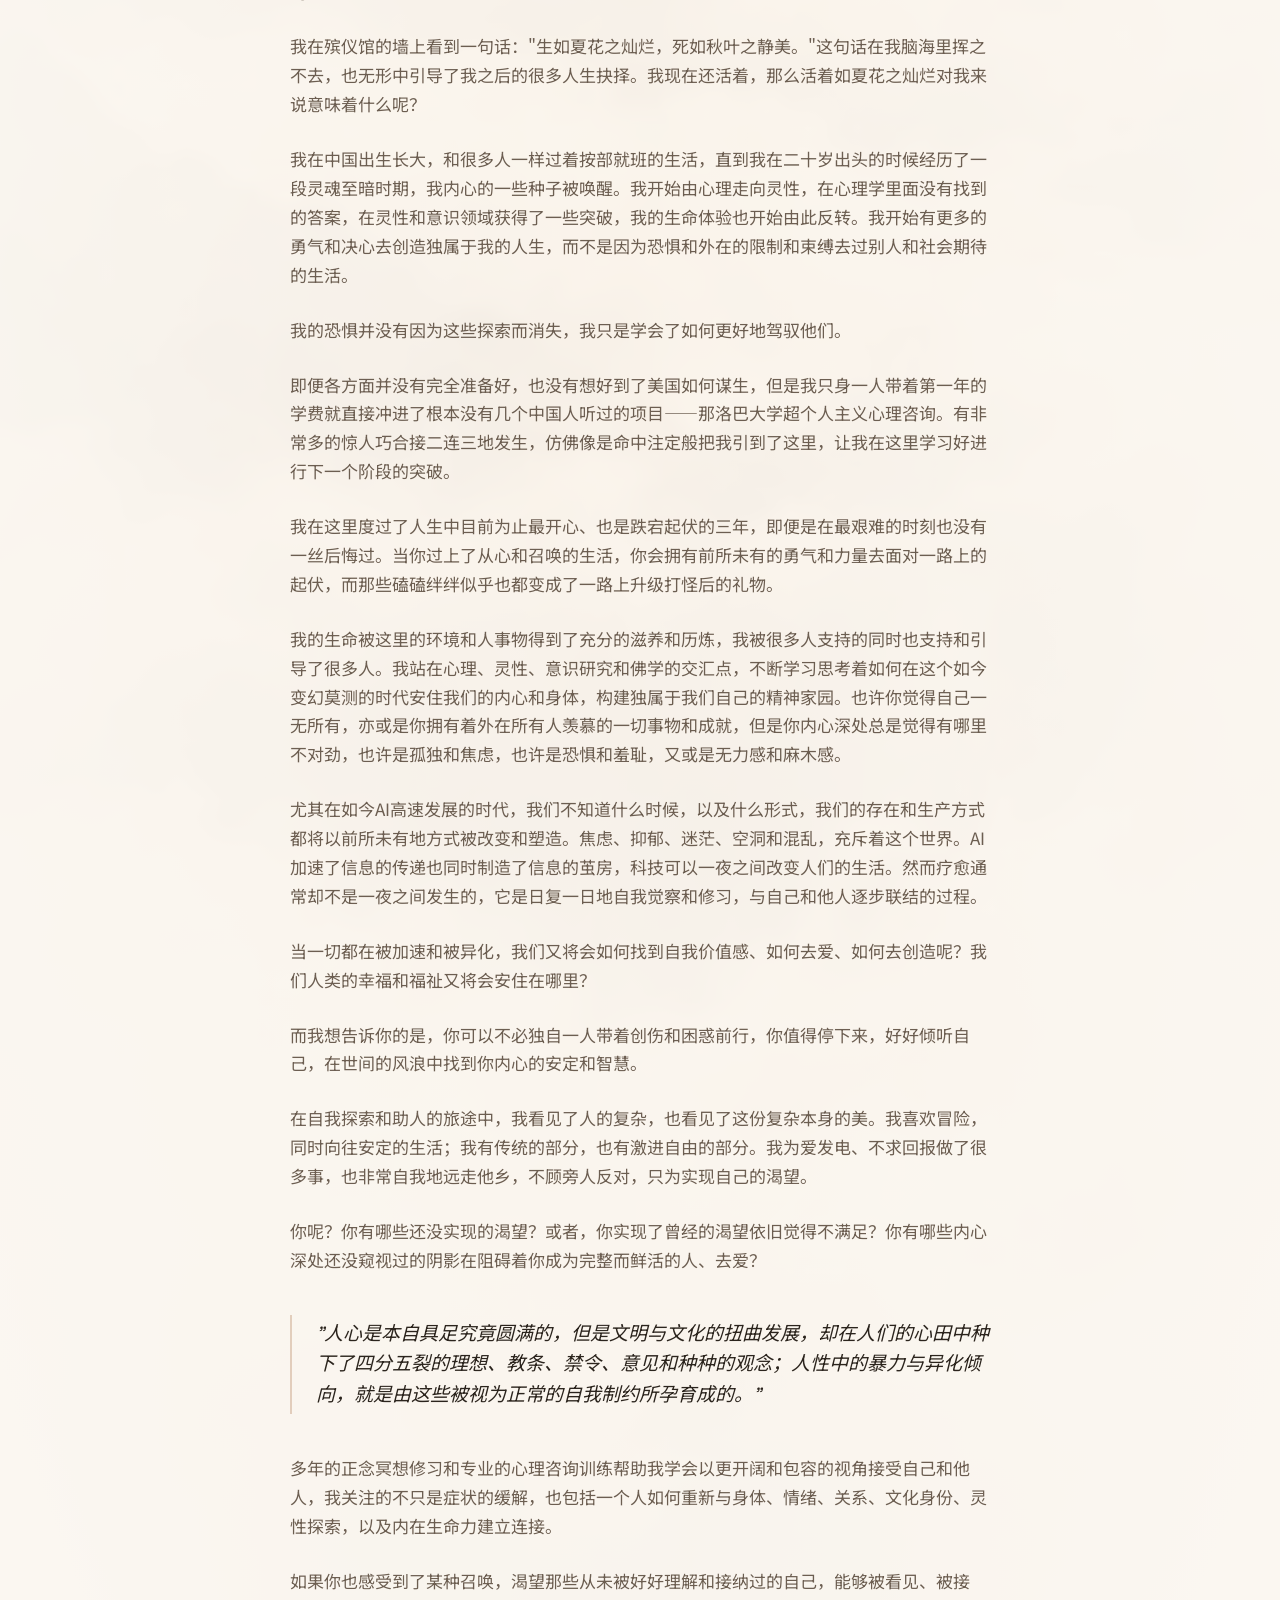
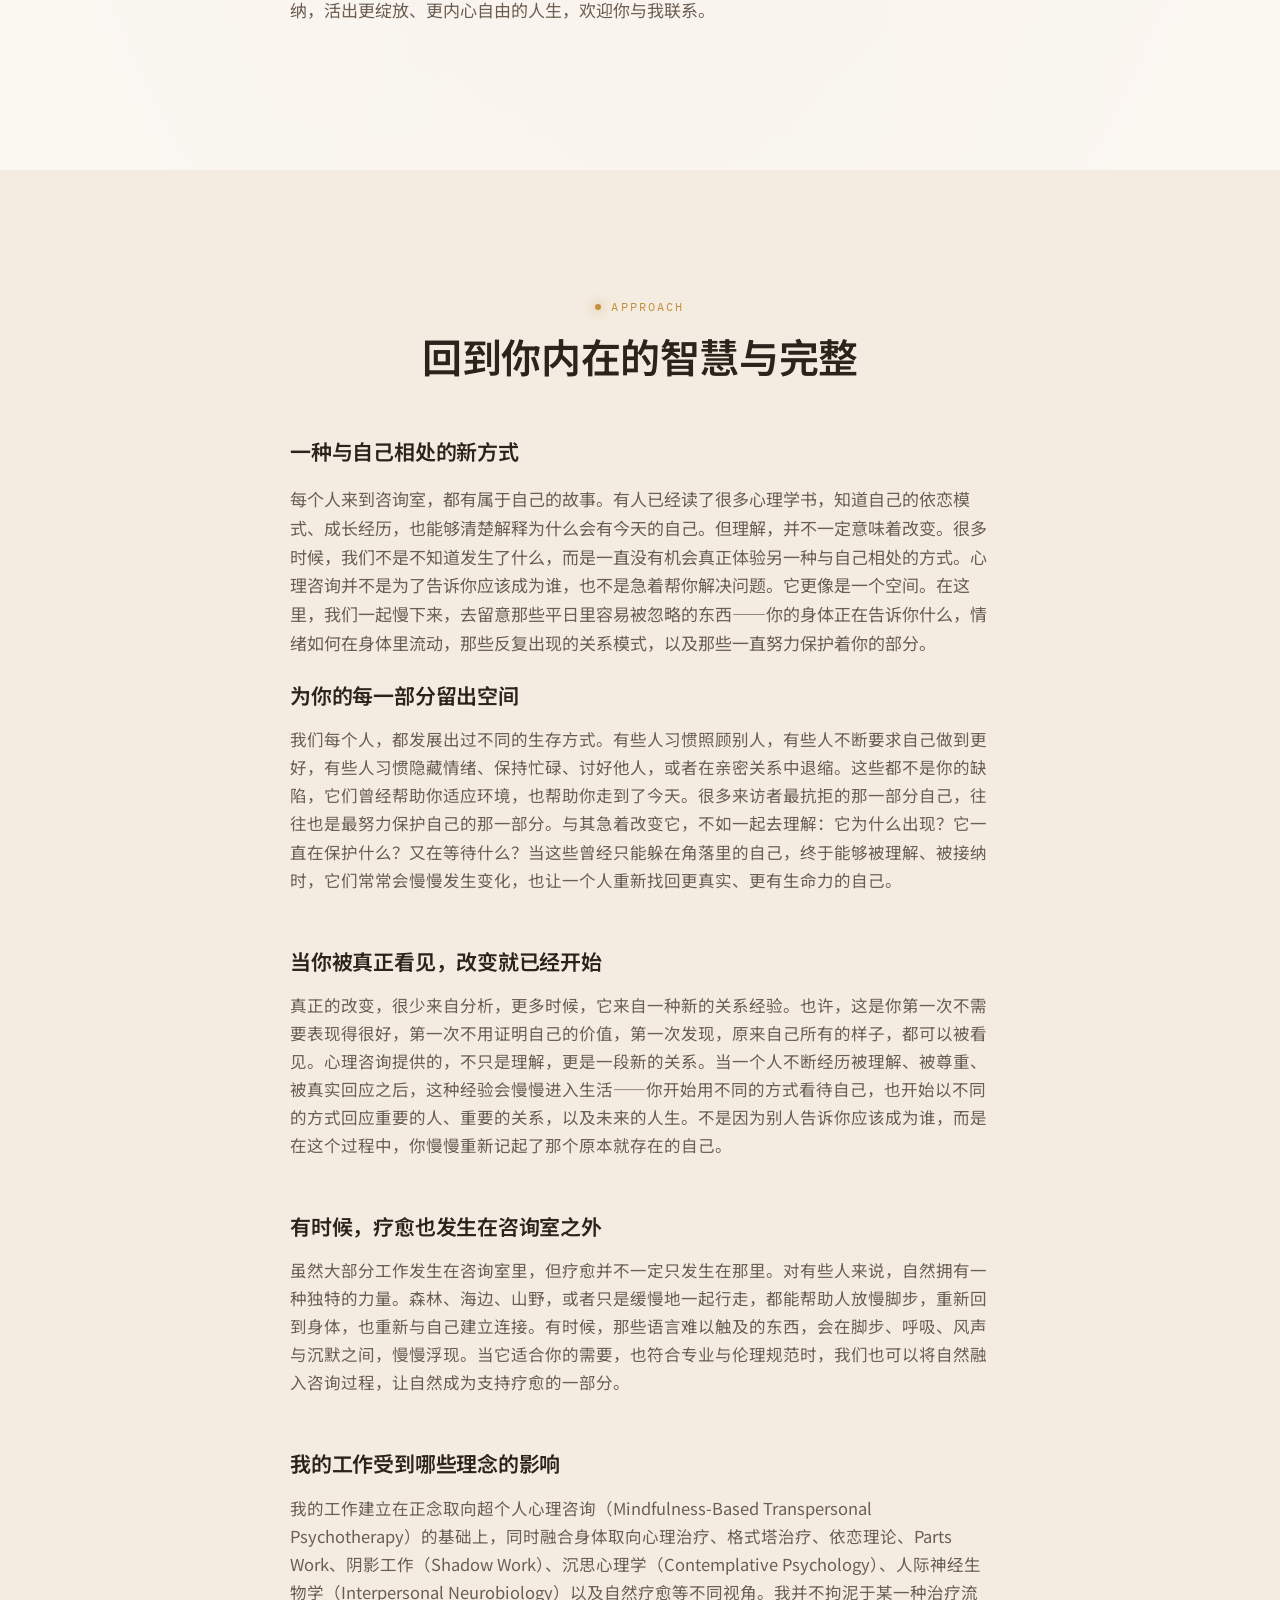
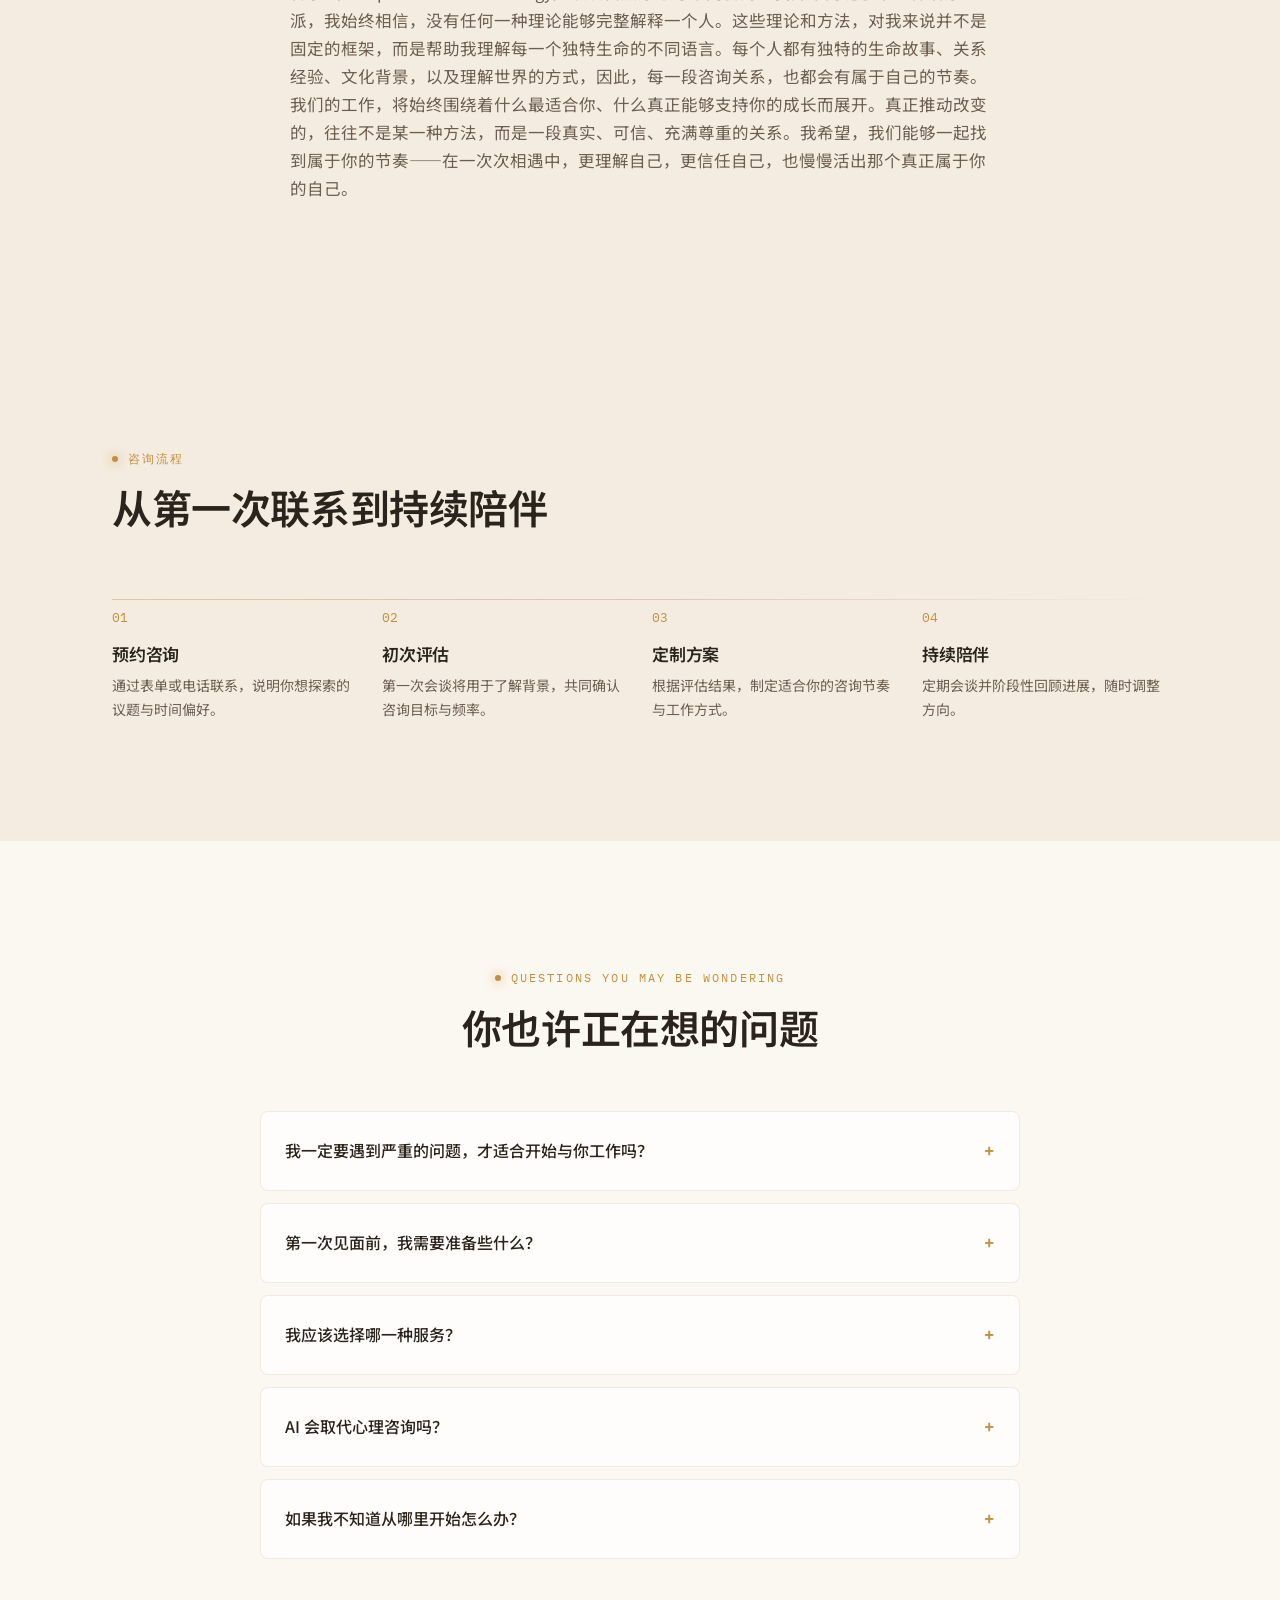
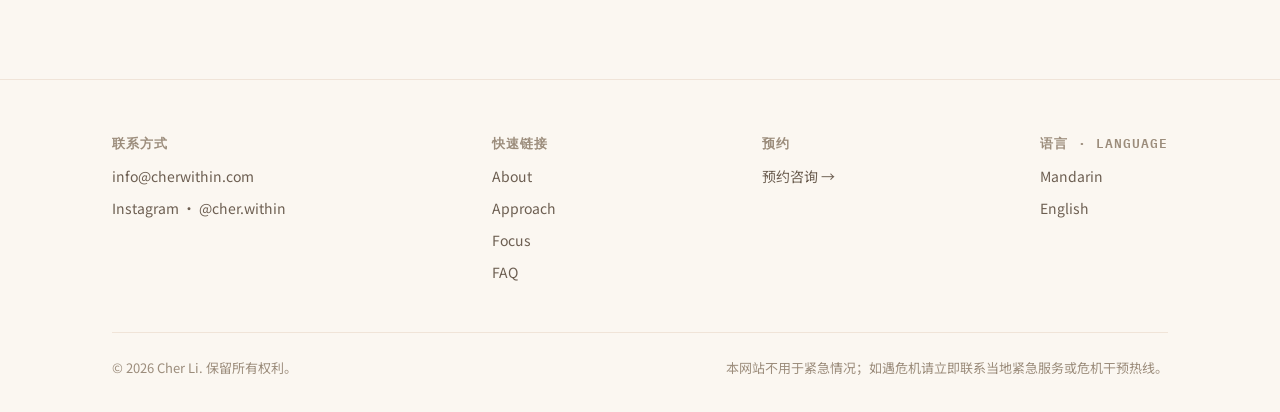
==== commit 99cfa3c9: "Revert "Redesign typography system: serif display face, lighter weights, more whitespace" This rever" ====
--- a/zh.html
+++ b/zh.html
@@ -6,7 +6,7 @@
 <title>Cher Within · Cher Li 李彻 · Mind · Love · AI</title>
 <meta name="description" content="Cher Within —— Cher Li 李彻，连接心理学、意识与人工智能的心理治疗师与教练，探索AI时代的人类繁荣与关系。">
 <link rel="preconnect" href="https://fonts.googleapis.com">
-<link href="https://fonts.googleapis.com/css2?family=Instrument+Serif:ital@0;1&family=Noto+Serif+SC:wght@400;500&family=Noto+Sans+SC:wght@400;500;700&family=IBM+Plex+Mono:wght@400;500&display=swap" rel="stylesheet">
+<link href="https://fonts.googleapis.com/css2?family=Space+Grotesk:wght@500;600;700&family=Noto+Sans+SC:wght@400;500;700&family=IBM+Plex+Mono:wght@400;500&display=swap" rel="stylesheet">
 <link rel="stylesheet" href="styles.css">
 </head>
 <body>
--- a/styles.css
+++ b/styles.css
@@ -19,11 +19,8 @@
   --text-tertiary: #9C8D7C;
   --shadow-soft: 0 24px 60px -28px rgba(180, 130, 90, 0.35);
 
-  /* Type
-     --font-display is the single swap point for the serif display face.
-     Instrument Serif is the stand-in used here; to move to Canela later,
-     change only this line (and the matching @font-face/<link> import). */
-  --font-display: 'Instrument Serif', 'Noto Serif SC', serif;
+  /* Type */
+  --font-display: 'Space Grotesk', 'Noto Sans SC', sans-serif;
   --font-body: 'Noto Sans SC', 'Inter', sans-serif;
   --font-mono: 'IBM Plex Mono', monospace;
 
@@ -46,9 +43,7 @@
   background: var(--bg);
   color: var(--text-primary);
   font-family: var(--font-body);
-  font-weight: 400;
-  line-height: 1.8;
-  letter-spacing: 0.01em;
+  line-height: 1.7;
   overflow-x: hidden;
   -webkit-font-smoothing: antialiased;
 }
@@ -85,20 +80,20 @@
 
 h1, h2, h3, h4 {
   font-family: var(--font-display);
-  font-weight: 400;
-  line-height: 1.3;
-  letter-spacing: 0;
-}
-
-section { position: relative; padding: 140px 0; }
+  font-weight: 600;
+  line-height: 1.2;
+  letter-spacing: -0.01em;
+}
+
+section { position: relative; padding: 120px 0; }
 @media (max-width: 768px) { section { padding: 80px 0; } }
 
 .section-head {
   max-width: 640px;
-  margin-bottom: 80px;
-}
-.section-head h2 { font-size: clamp(28px, 4vw, 40px); line-height: 1.25; margin-bottom: 20px; }
-.section-head p { color: var(--text-secondary); font-size: 17px; margin-top: 12px; }
+  margin-bottom: 64px;
+}
+.section-head h2 { font-size: clamp(28px, 4vw, 40px); margin-bottom: 16px; }
+.section-head p { color: var(--text-secondary); font-size: 17px; }
 
 /* ---------- Nav ---------- */
 .nav {
@@ -119,8 +114,8 @@
 }
 .logo {
   font-family: var(--font-display);
-  font-size: 20px;
-  font-weight: 400;
+  font-size: 18px;
+  font-weight: 700;
   display: flex;
   align-items: center;
   gap: 10px;
@@ -136,8 +131,6 @@
   display: flex;
   gap: 36px;
   font-size: 14px;
-  font-weight: 500;
-  letter-spacing: 0.02em;
   color: var(--text-secondary);
 }
 .nav-links a:hover { color: var(--text-primary); }
@@ -259,8 +252,7 @@
 }
 .hero h1 {
   font-size: clamp(38px, 6vw, 64px);
-  line-height: 1.2;
-  margin-bottom: 28px;
+  margin-bottom: 24px;
 }
 .hero h1 .accent {
   background: linear-gradient(120deg, var(--accent-cyan), var(--accent-violet));
@@ -271,8 +263,8 @@
 .hero-sub {
   font-size: 18px;
   color: var(--text-secondary);
-  max-width: 560px;
-  margin-bottom: 44px;
+  max-width: 540px;
+  margin-bottom: 40px;
 }
 .hero-cta { display: flex; gap: 16px; flex-wrap: wrap; }
 
@@ -283,8 +275,7 @@
   padding: 14px 28px;
   border-radius: 30px;
   font-size: 15px;
-  font-weight: 500;
-  letter-spacing: 0.01em;
+  font-weight: 600;
   cursor: pointer;
   transition: all 0.25s ease;
   border: 1px solid transparent;
@@ -309,7 +300,7 @@
   z-index: 2;
   display: flex;
   gap: 48px;
-  margin-top: 80px;
+  margin-top: 72px;
   padding-top: 32px;
   border-top: 1px solid var(--border);
   max-width: 720px;
@@ -512,7 +503,7 @@
   font-size: 20px;
 }
 .mobile-drawer.open { display: flex; }
-.mobile-drawer a { color: var(--text-primary); font-weight: 500; letter-spacing: 0.02em; }
+.mobile-drawer a { color: var(--text-primary); }
 .mobile-close {
   position: absolute;
   top: 24px; right: 32px;
@@ -532,7 +523,7 @@
 
 /* ---------- Manifesto (宣言式金句区块) ---------- */
 .manifesto {
-  padding: 120px 0;
+  padding: 100px 0;
 }
 .manifesto-inner {
   max-width: 820px;
@@ -549,9 +540,8 @@
 .manifesto p {
   font-family: var(--font-display);
   font-size: clamp(22px, 3.4vw, 32px);
-  font-weight: 400;
-  line-height: 1.6;
-  letter-spacing: 0;
+  font-weight: 500;
+  line-height: 1.5;
   color: var(--text-primary);
   font-style: italic;
 }
@@ -571,48 +561,49 @@
 .prose p {
   font-size: 17px;
   color: var(--text-secondary);
-  max-width: 70ch;
-  margin-bottom: 32px;
+  margin-bottom: 26px;
 }
 .prose blockquote {
-  margin: 48px 0;
+  margin: 40px 0;
   padding: 4px 0 4px 24px;
   border-left: 2px solid var(--border-strong);
   font-family: var(--font-display);
   font-style: italic;
-  font-size: 20px;
+  font-size: 19px;
   color: var(--text-primary);
   line-height: 1.6;
 }
-.story-block { margin-bottom: 64px; }
+.story-block { margin-bottom: 56px; }
 .story-block:last-child { margin-bottom: 0; }
 .story-block h3 {
-  font-size: 22px;
-  margin-bottom: 12px;
+  font-size: 20px;
+  margin-bottom: 10px;
   color: var(--text-primary);
+  text-transform: uppercase;
+  letter-spacing: 0.04em;
 }
 .prose p.story-lead {
   font-style: italic;
   color: var(--text-tertiary);
   font-size: 16px;
-  margin-bottom: 24px;
-}
-.approach-block { margin-bottom: 64px; }
+  margin-bottom: 20px;
+}
+.approach-block { margin-bottom: 56px; }
 .approach-block:last-child { margin-bottom: 0; }
 .approach-block h3 {
-  font-size: 22px;
-  margin-bottom: 18px;
+  font-size: 21px;
+  margin-bottom: 16px;
   color: var(--text-primary);
 }
 .approach-block p { font-size: 16.5px; color: var(--text-secondary); margin-bottom: 0; }
 .prose p.approach-lead {
   font-family: var(--font-display);
-  font-size: 23px;
-  font-weight: 400;
-  line-height: 1.35;
-  letter-spacing: 0;
+  font-size: 21px;
+  font-weight: 600;
+  line-height: 1.2;
+  letter-spacing: -0.01em;
   color: var(--text-primary);
-  margin-bottom: 24px;
+  margin-bottom: 20px;
 }
 
 /* ---------- Focus reasons (适合人群自查) ---------- */
@@ -620,13 +611,13 @@
   max-width: 700px;
   margin: 0 auto;
   display: grid;
-  gap: 32px;
+  gap: 28px;
 }
 .focus-reason h3 {
-  font-size: 21px;
-  font-style: italic;
+  font-size: 19px;
+  font-weight: 700;
   color: var(--accent-cyan);
-  margin-bottom: 10px;
+  margin-bottom: 8px;
 }
 .focus-reason p {
   color: var(--text-secondary);
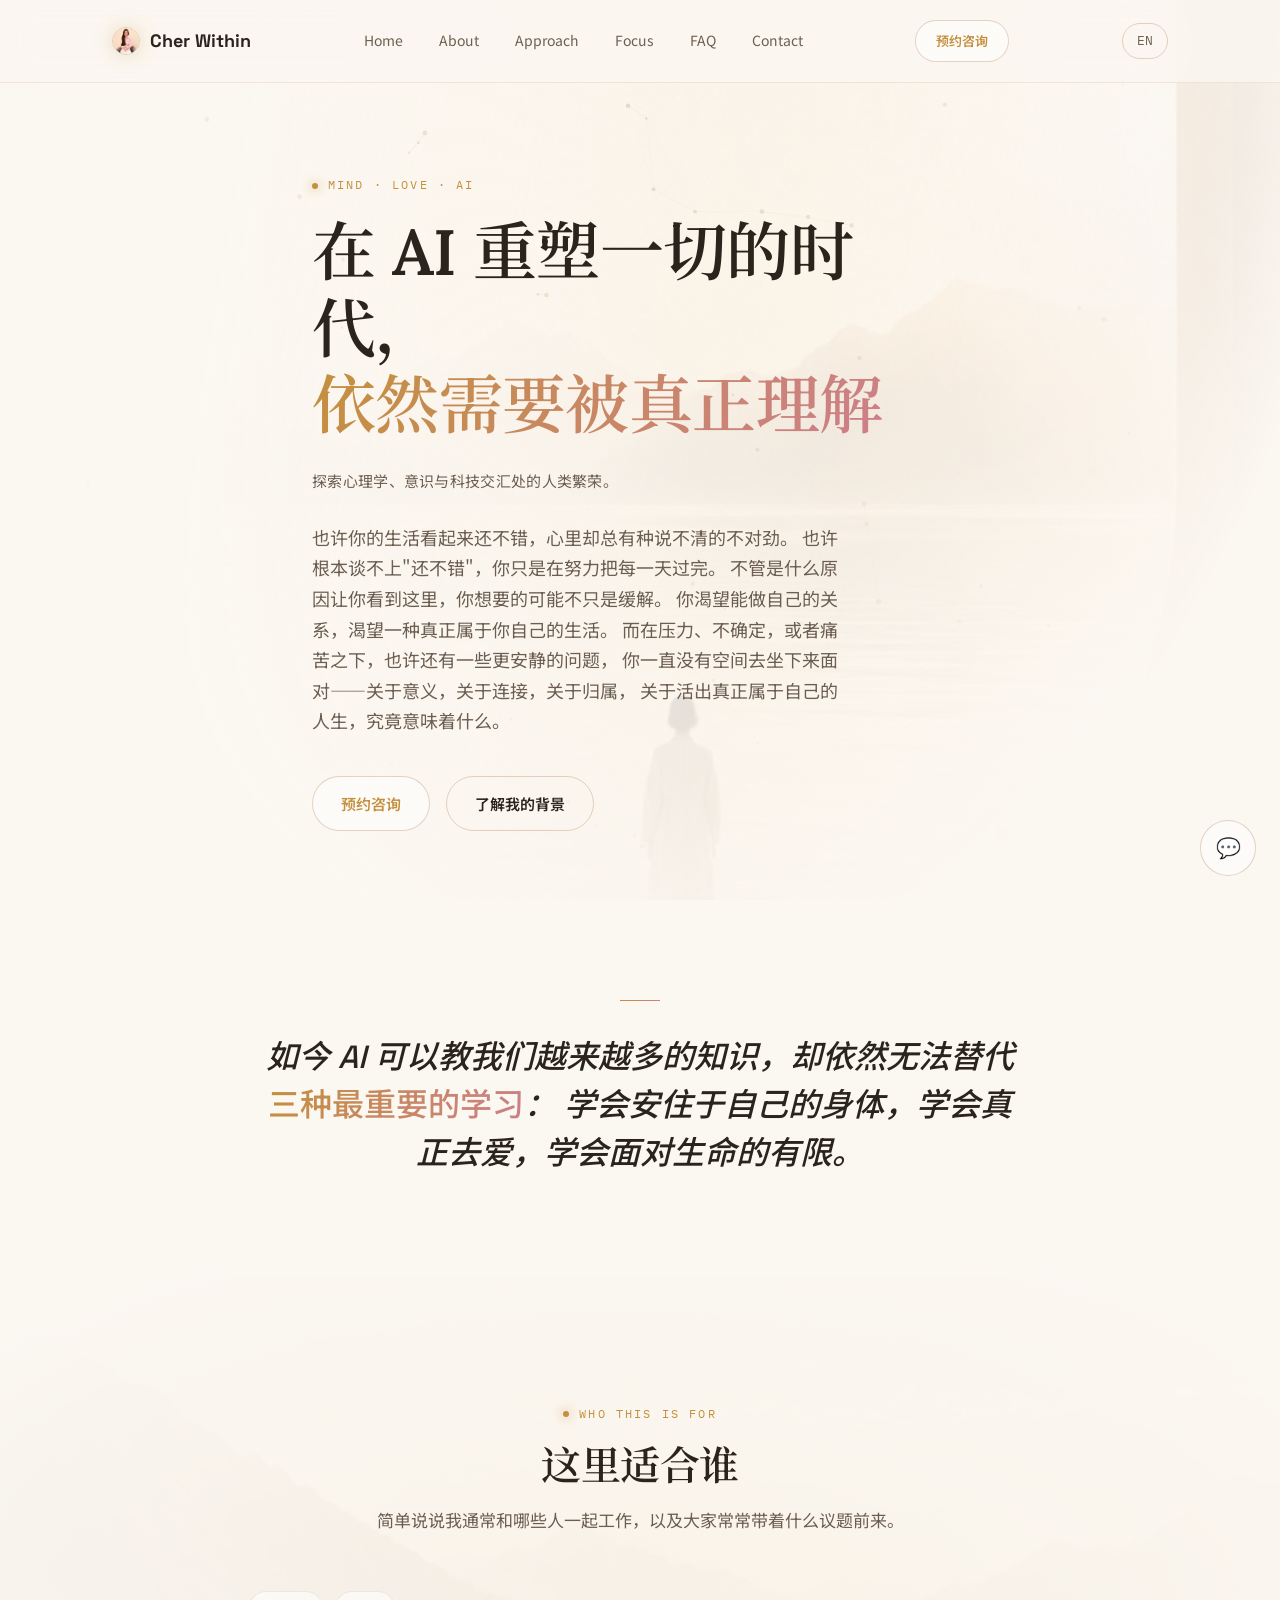
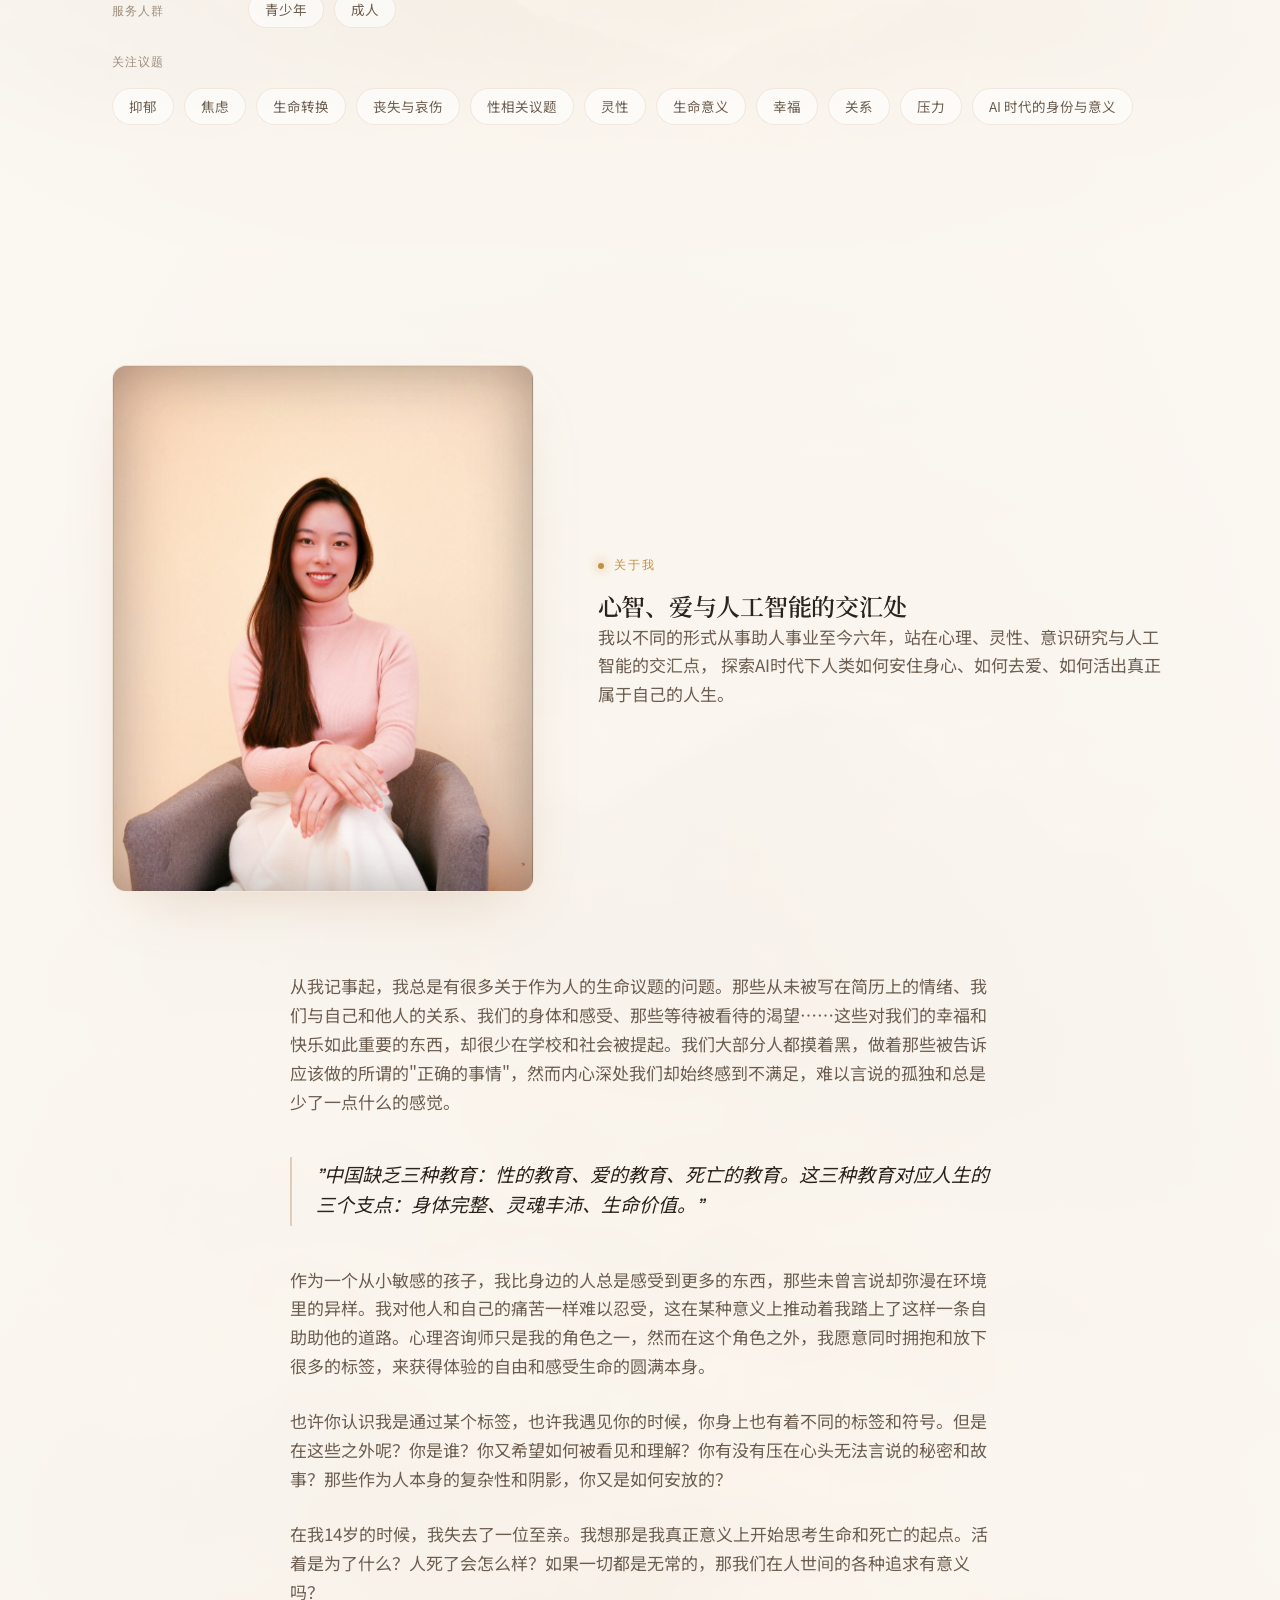
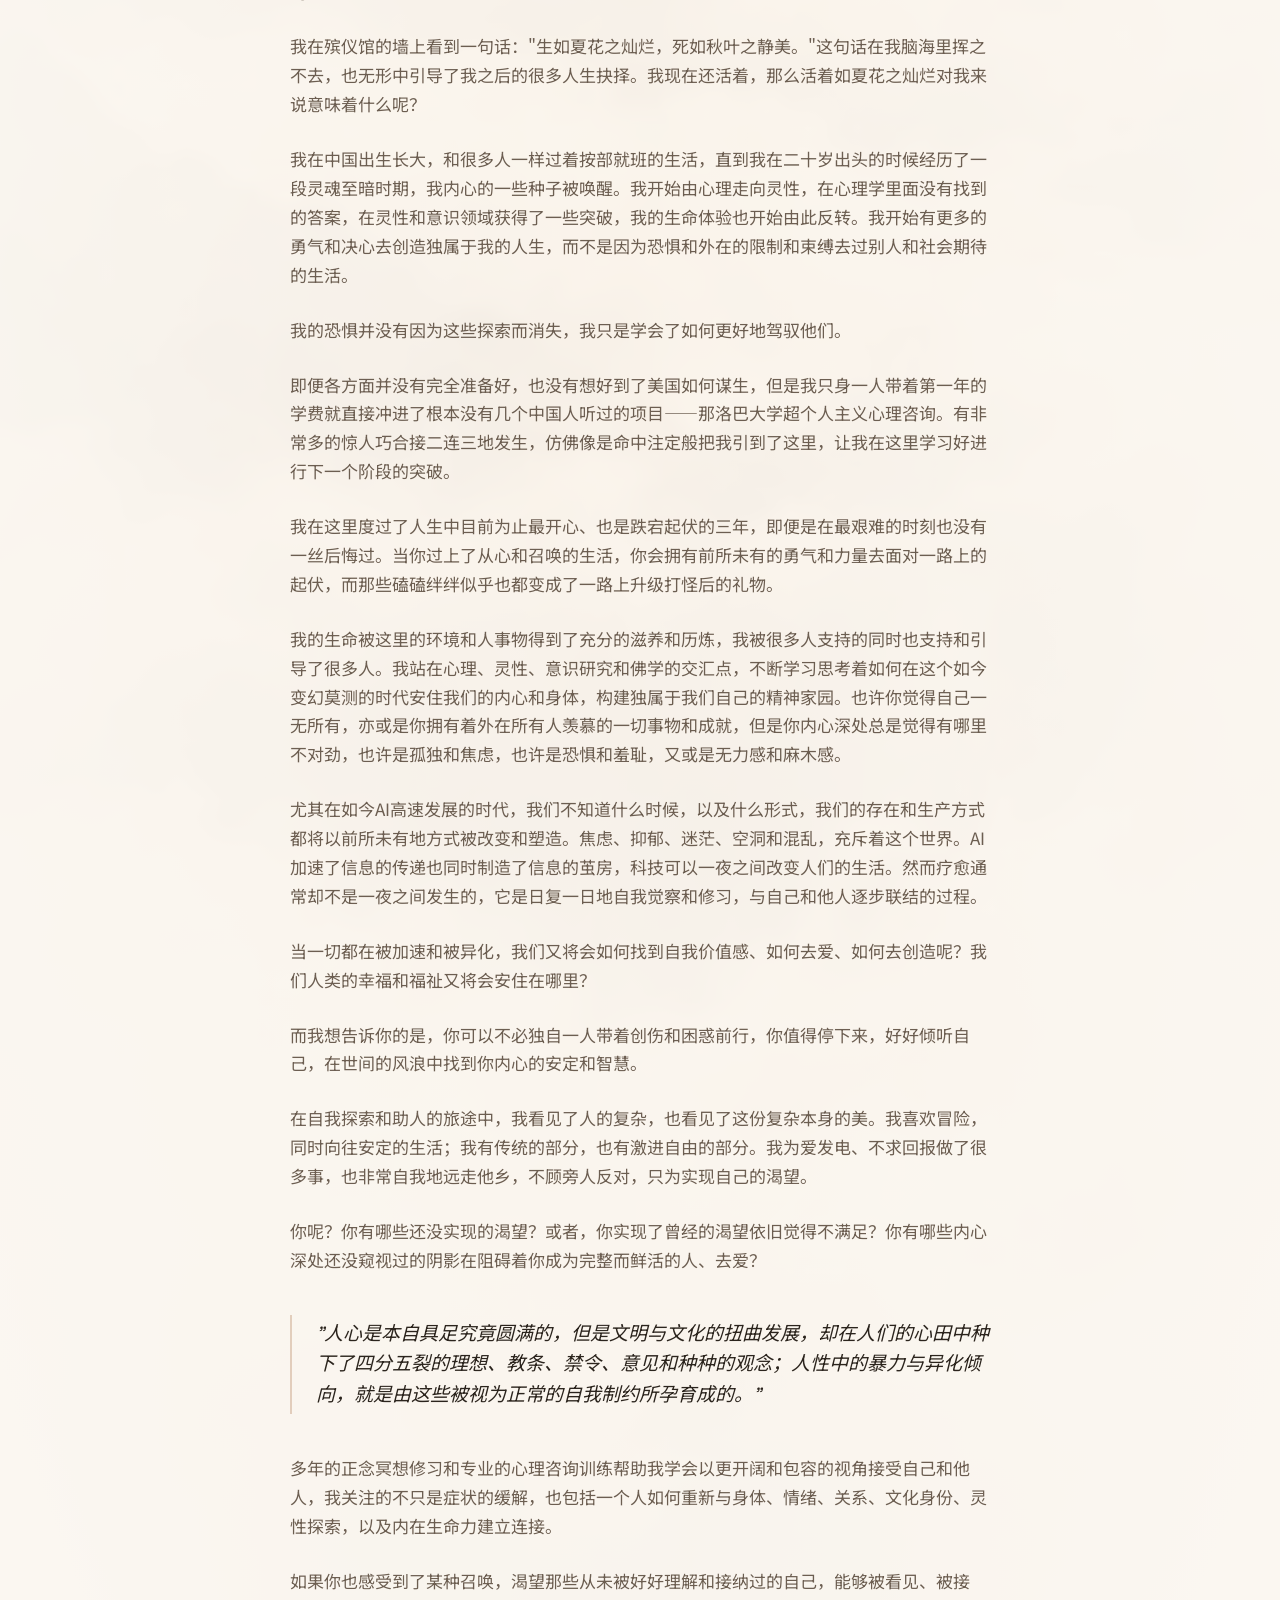
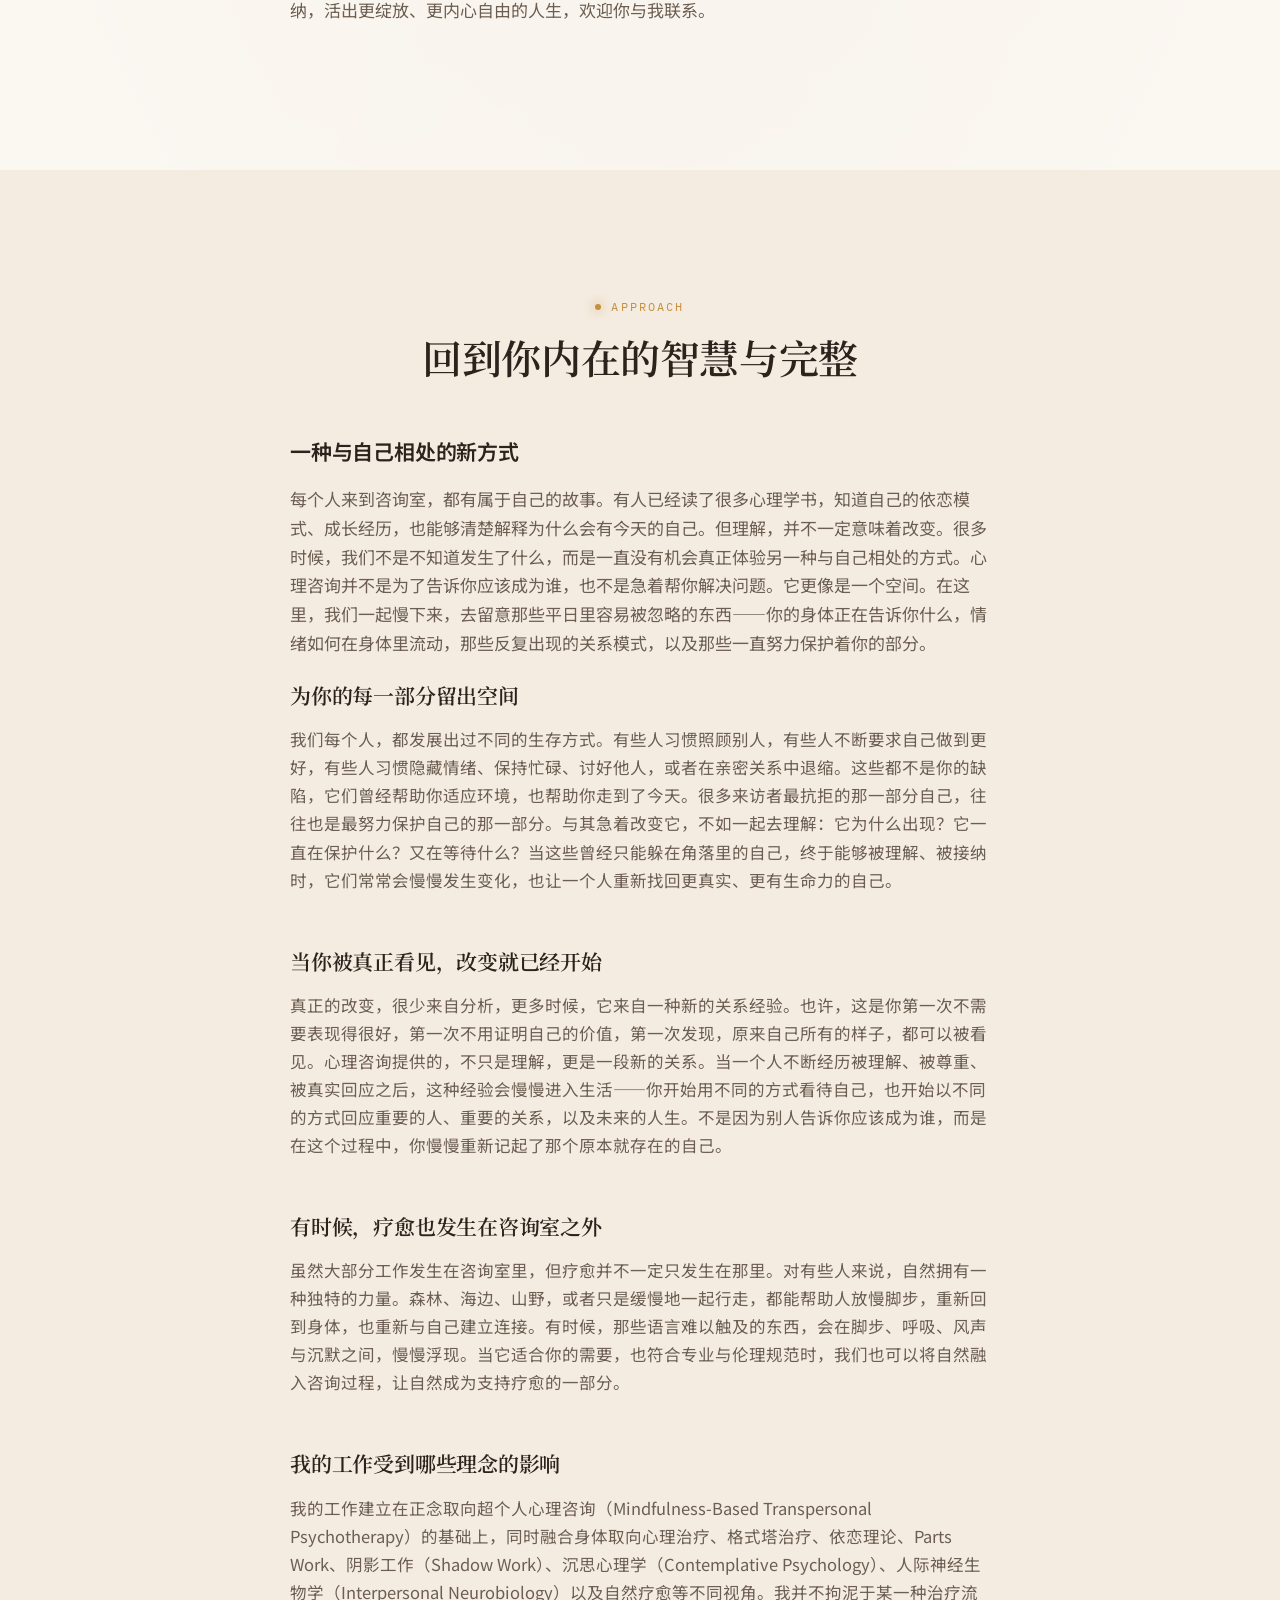
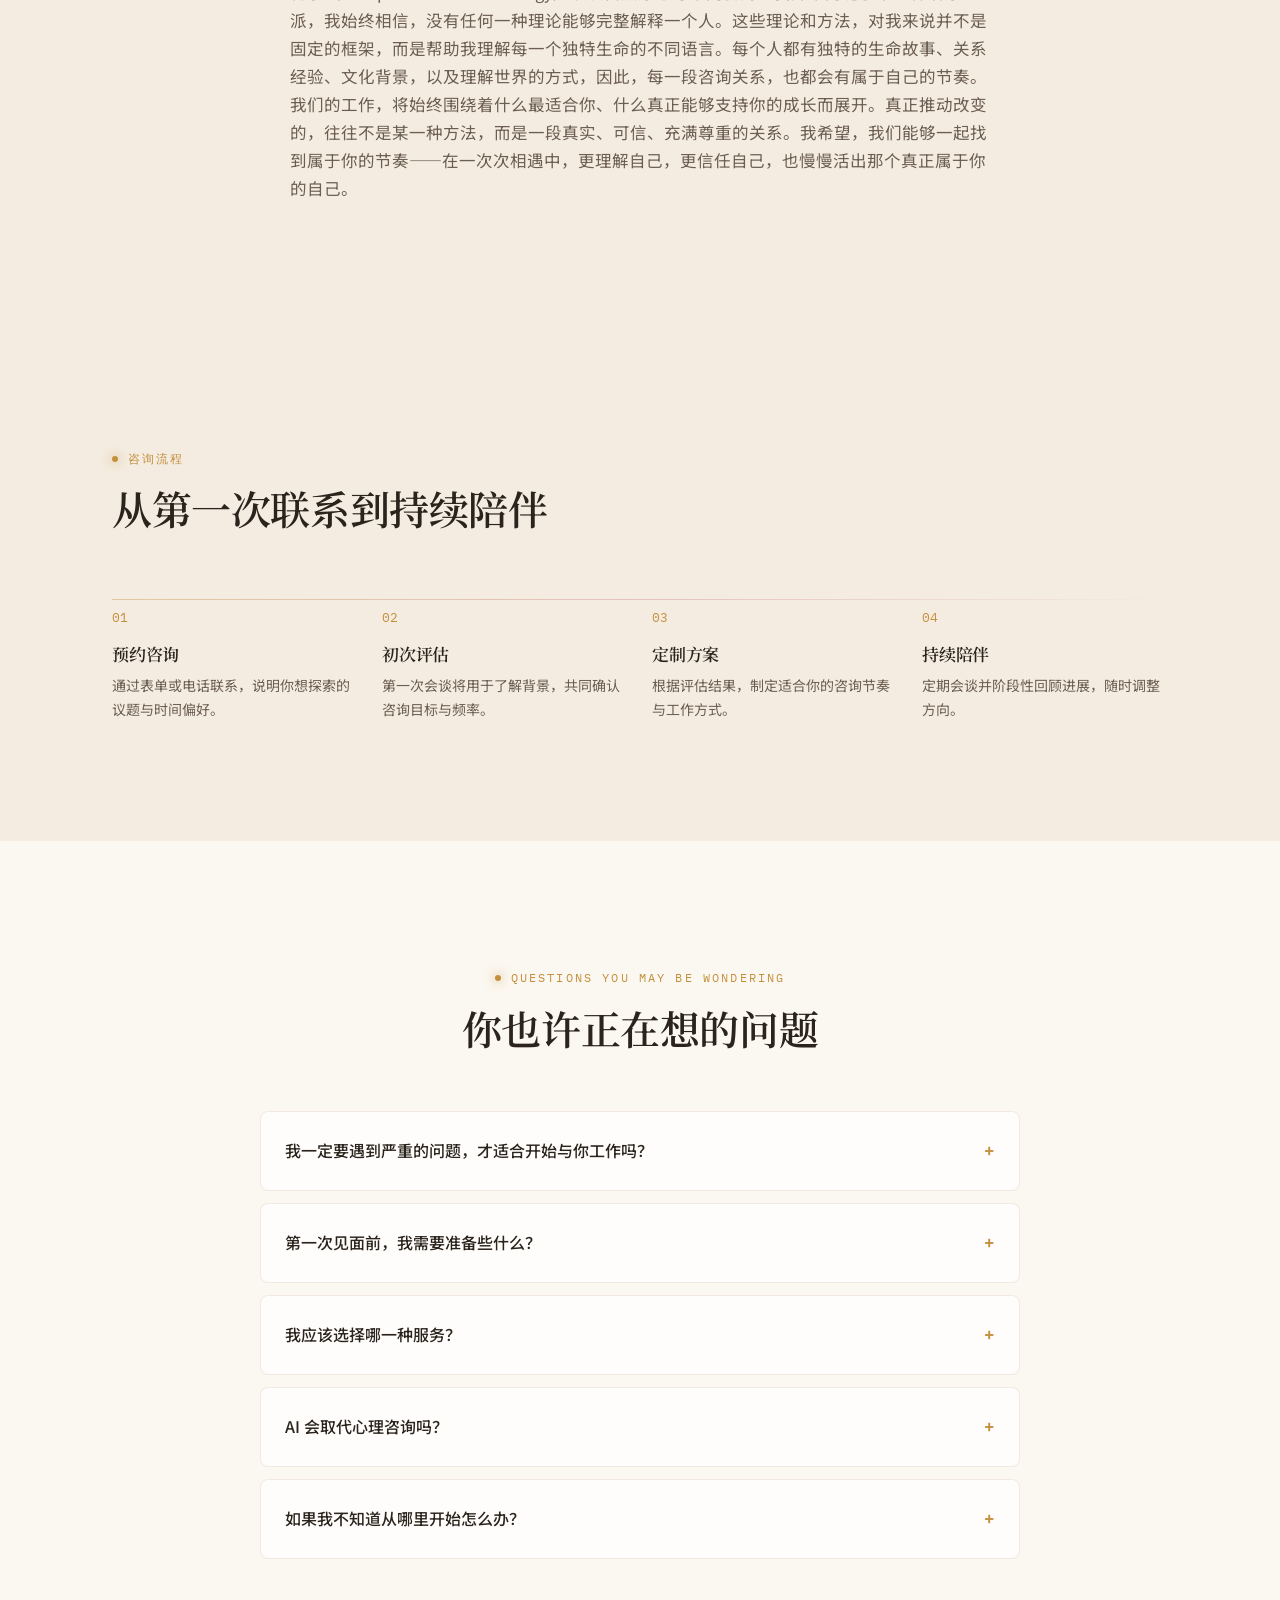
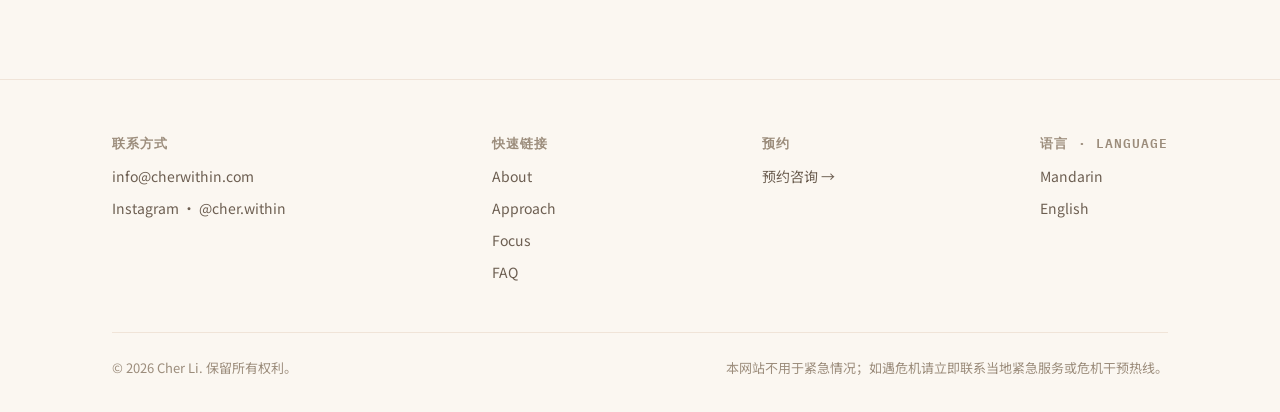
==== commit df7db262: "Switch h1-h4 to Lora, emphasize hero lead paragraph, refine zh focus tag - Add --font-heading (Lora," ====
--- a/zh.html
+++ b/zh.html
@@ -6,7 +6,7 @@
 <title>Cher Within · Cher Li 李彻 · Mind · Love · AI</title>
 <meta name="description" content="Cher Within —— Cher Li 李彻，连接心理学、意识与人工智能的心理治疗师与教练，探索AI时代的人类繁荣与关系。">
 <link rel="preconnect" href="https://fonts.googleapis.com">
-<link href="https://fonts.googleapis.com/css2?family=Space+Grotesk:wght@500;600;700&family=Noto+Sans+SC:wght@400;500;700&family=IBM+Plex+Mono:wght@400;500&display=swap" rel="stylesheet">
+<link href="https://fonts.googleapis.com/css2?family=Lora:ital,wght@0,400;0,500;0,600;0,700;1,400;1,500&family=Noto+Serif+SC:wght@400;500;600;700&family=Space+Grotesk:wght@500;600;700&family=Noto+Sans+SC:wght@400;500;700&family=IBM+Plex+Mono:wght@400;500&display=swap" rel="stylesheet">
 <link rel="stylesheet" href="styles.css">
 </head>
 <body>
@@ -100,7 +100,7 @@
           <span class="focus-tag">焦虑</span>
           <span class="focus-tag">生命转换</span>
           <span class="focus-tag">丧失与哀伤</span>
-          <span class="focus-tag">性</span>
+          <span class="focus-tag">性相关议题</span>
           <span class="focus-tag">灵性</span>
           <span class="focus-tag">生命意义</span>
           <span class="focus-tag">幸福</span>
--- a/styles.css
+++ b/styles.css
@@ -19,7 +19,11 @@
   --text-tertiary: #9C8D7C;
   --shadow-soft: 0 24px 60px -28px rgba(180, 130, 90, 0.35);
 
-  /* Type */
+  /* Type
+     --font-heading is the single swap point for h1-h4 only.
+     Everything else (logo, manifesto quote, blockquote, faq "+") keeps
+     --font-display (Space Grotesk) untouched. */
+  --font-heading: 'Lora', 'Noto Serif SC', serif;
   --font-display: 'Space Grotesk', 'Noto Sans SC', sans-serif;
   --font-body: 'Noto Sans SC', 'Inter', sans-serif;
   --font-mono: 'IBM Plex Mono', monospace;
@@ -79,7 +83,7 @@
 }
 
 h1, h2, h3, h4 {
-  font-family: var(--font-display);
+  font-family: var(--font-heading);
   font-weight: 600;
   line-height: 1.2;
   letter-spacing: -0.01em;
@@ -265,6 +269,13 @@
   color: var(--text-secondary);
   max-width: 540px;
   margin-bottom: 40px;
+}
+.hero-lead {
+  font-family: var(--font-heading);
+  font-size: 21px;
+  font-weight: 500;
+  line-height: 1.5;
+  color: var(--text-primary);
 }
 .hero-cta { display: flex; gap: 16px; flex-wrap: wrap; }
 
